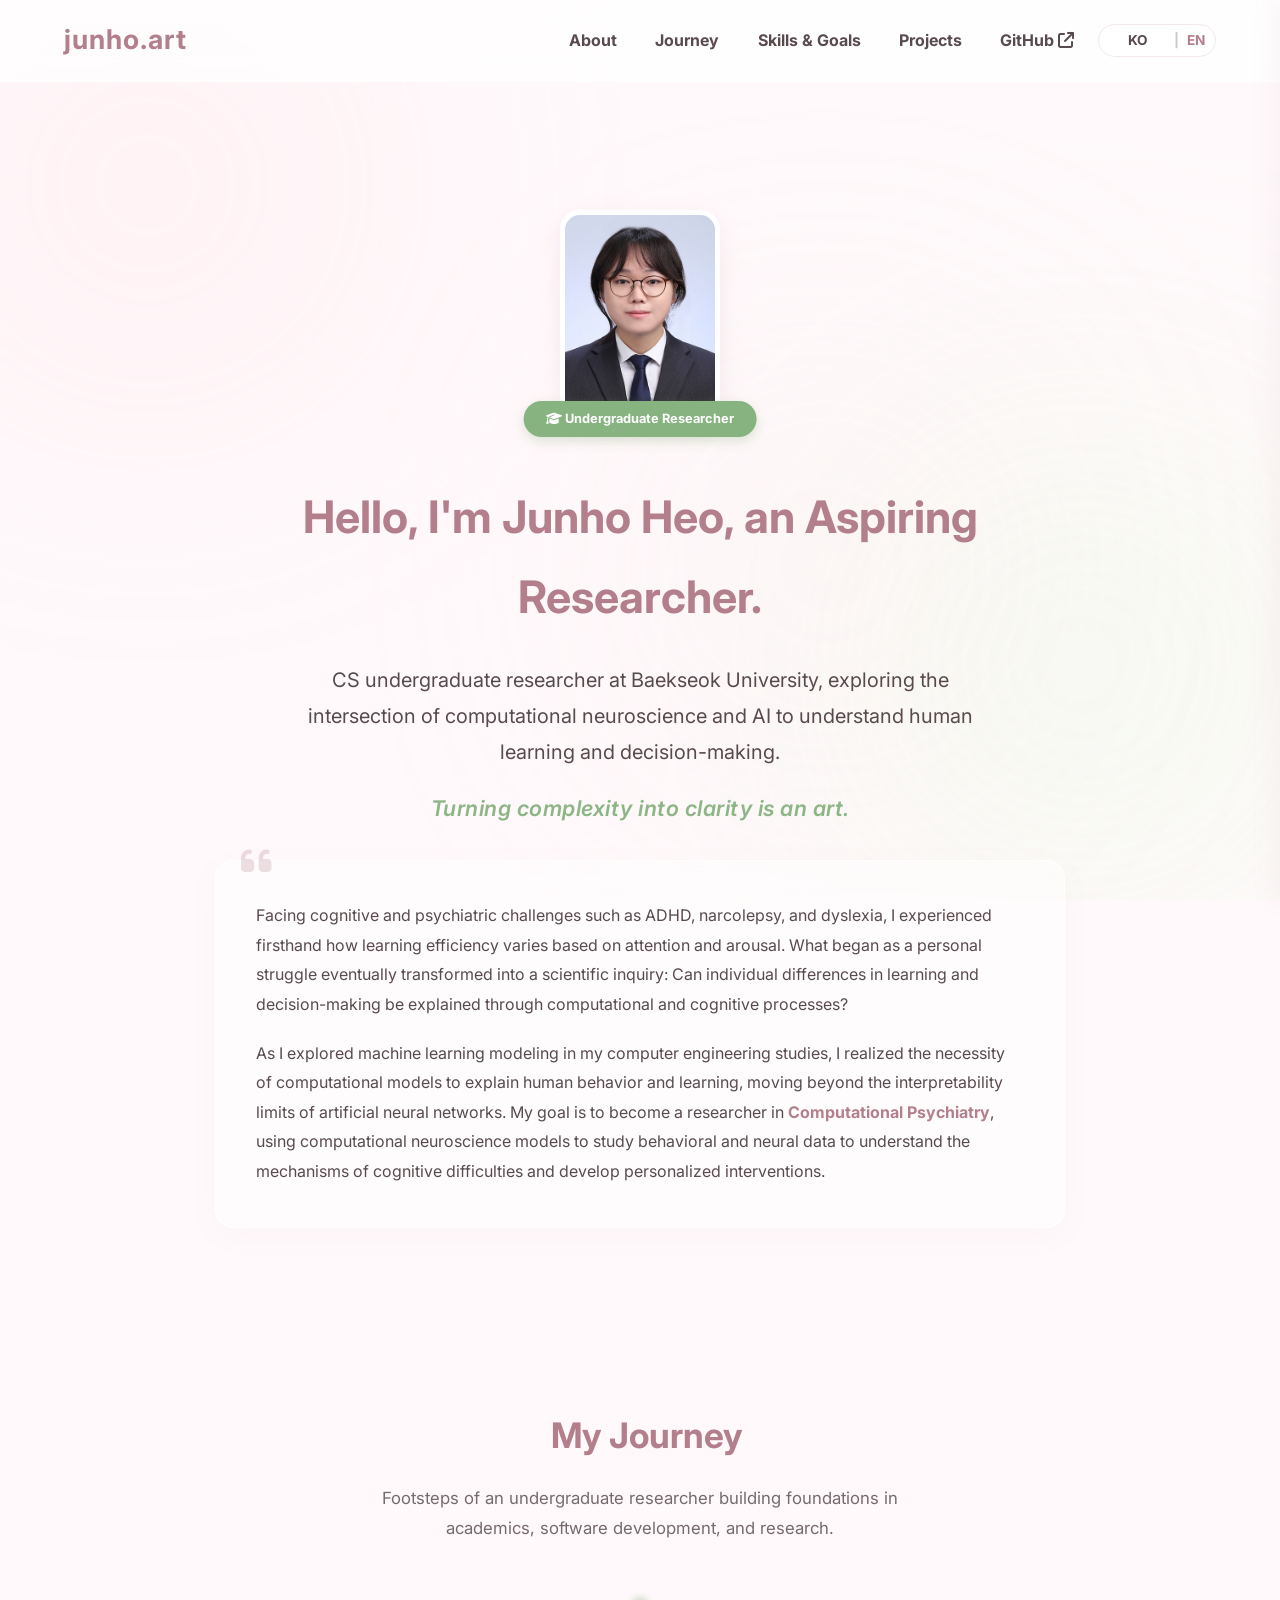
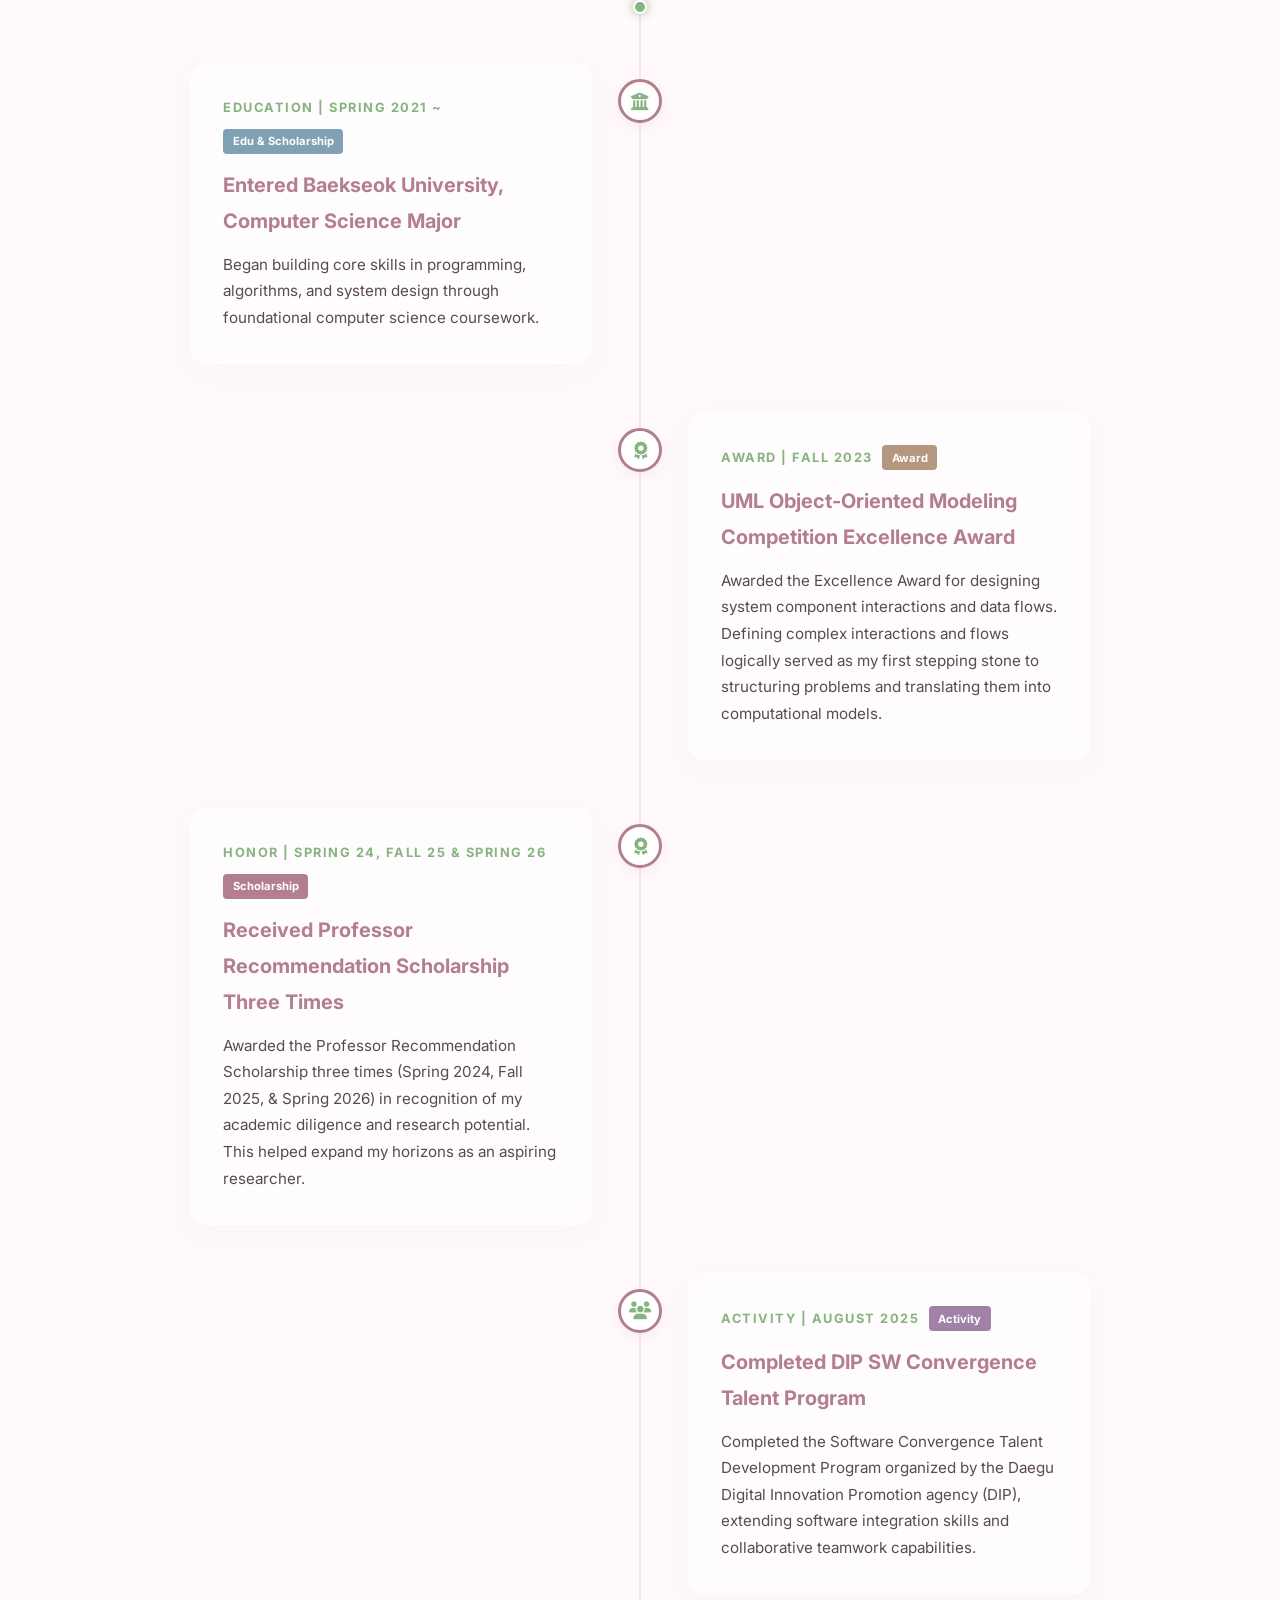
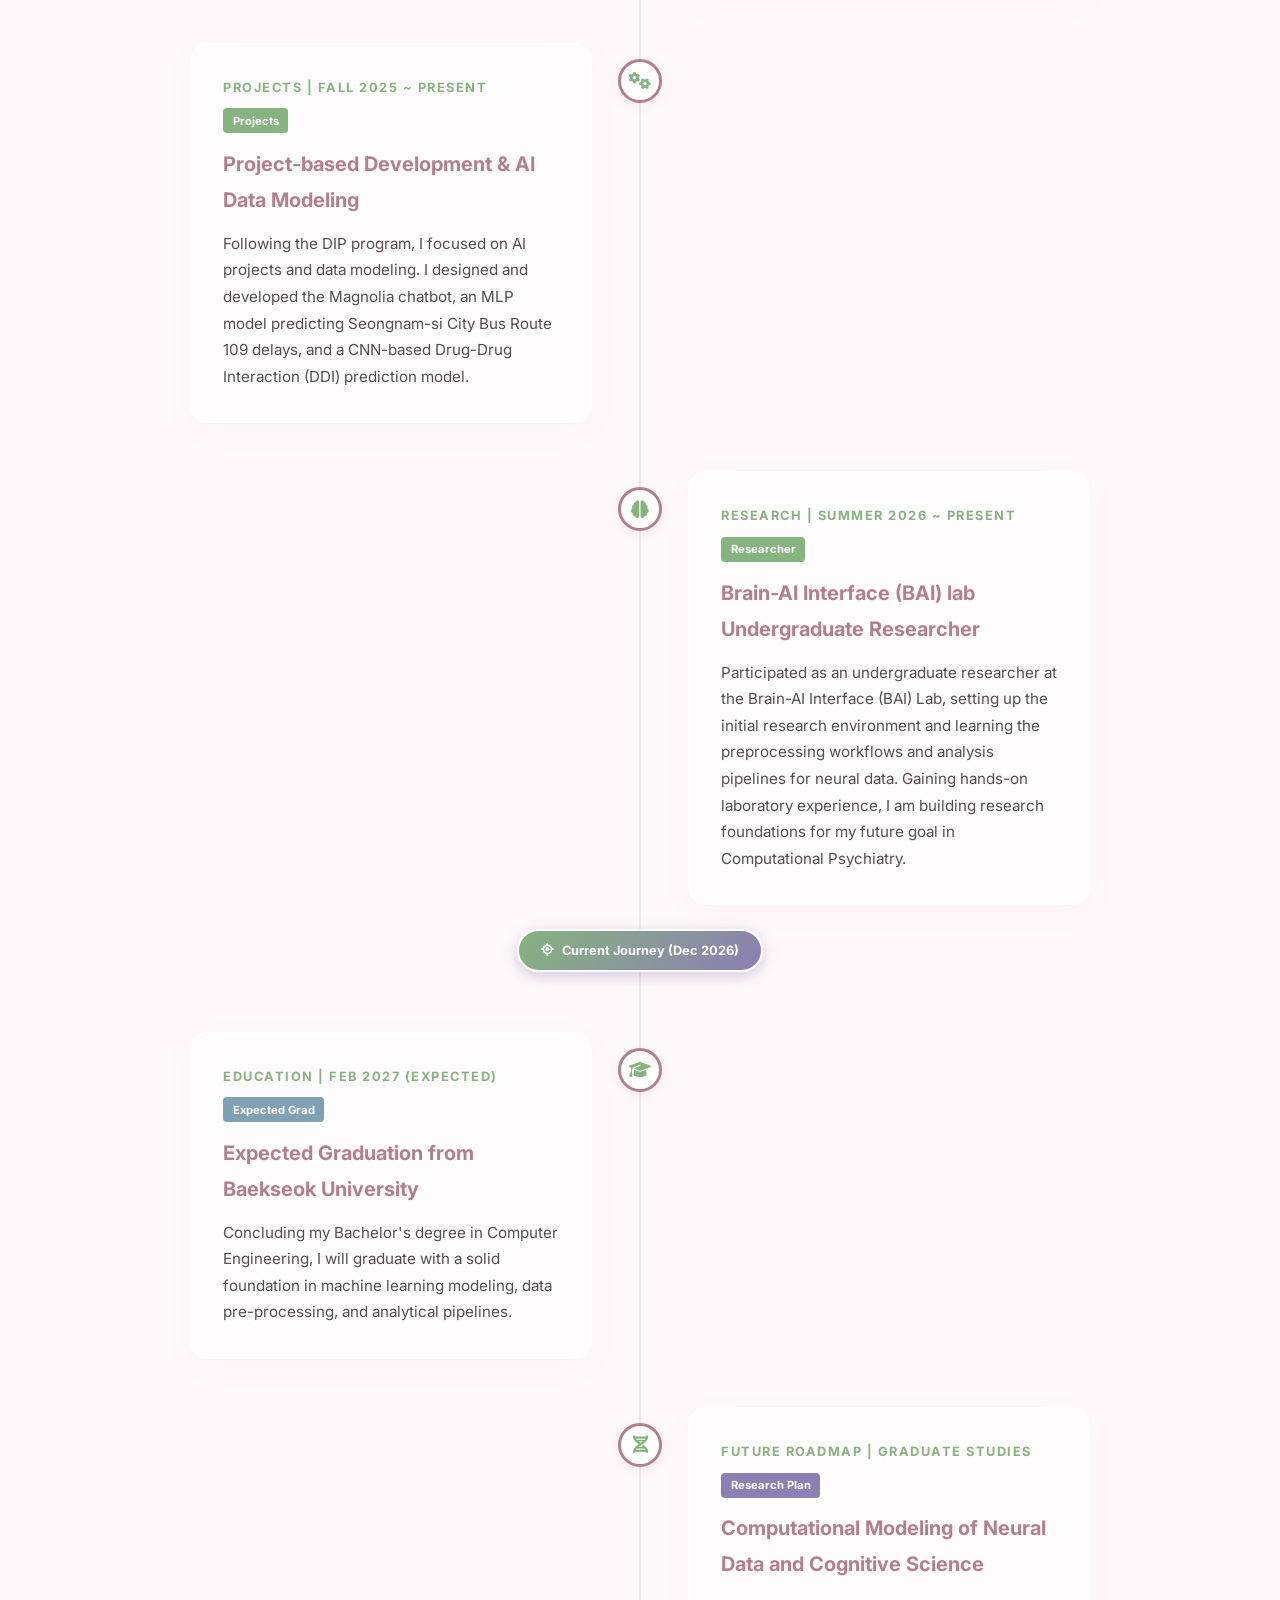
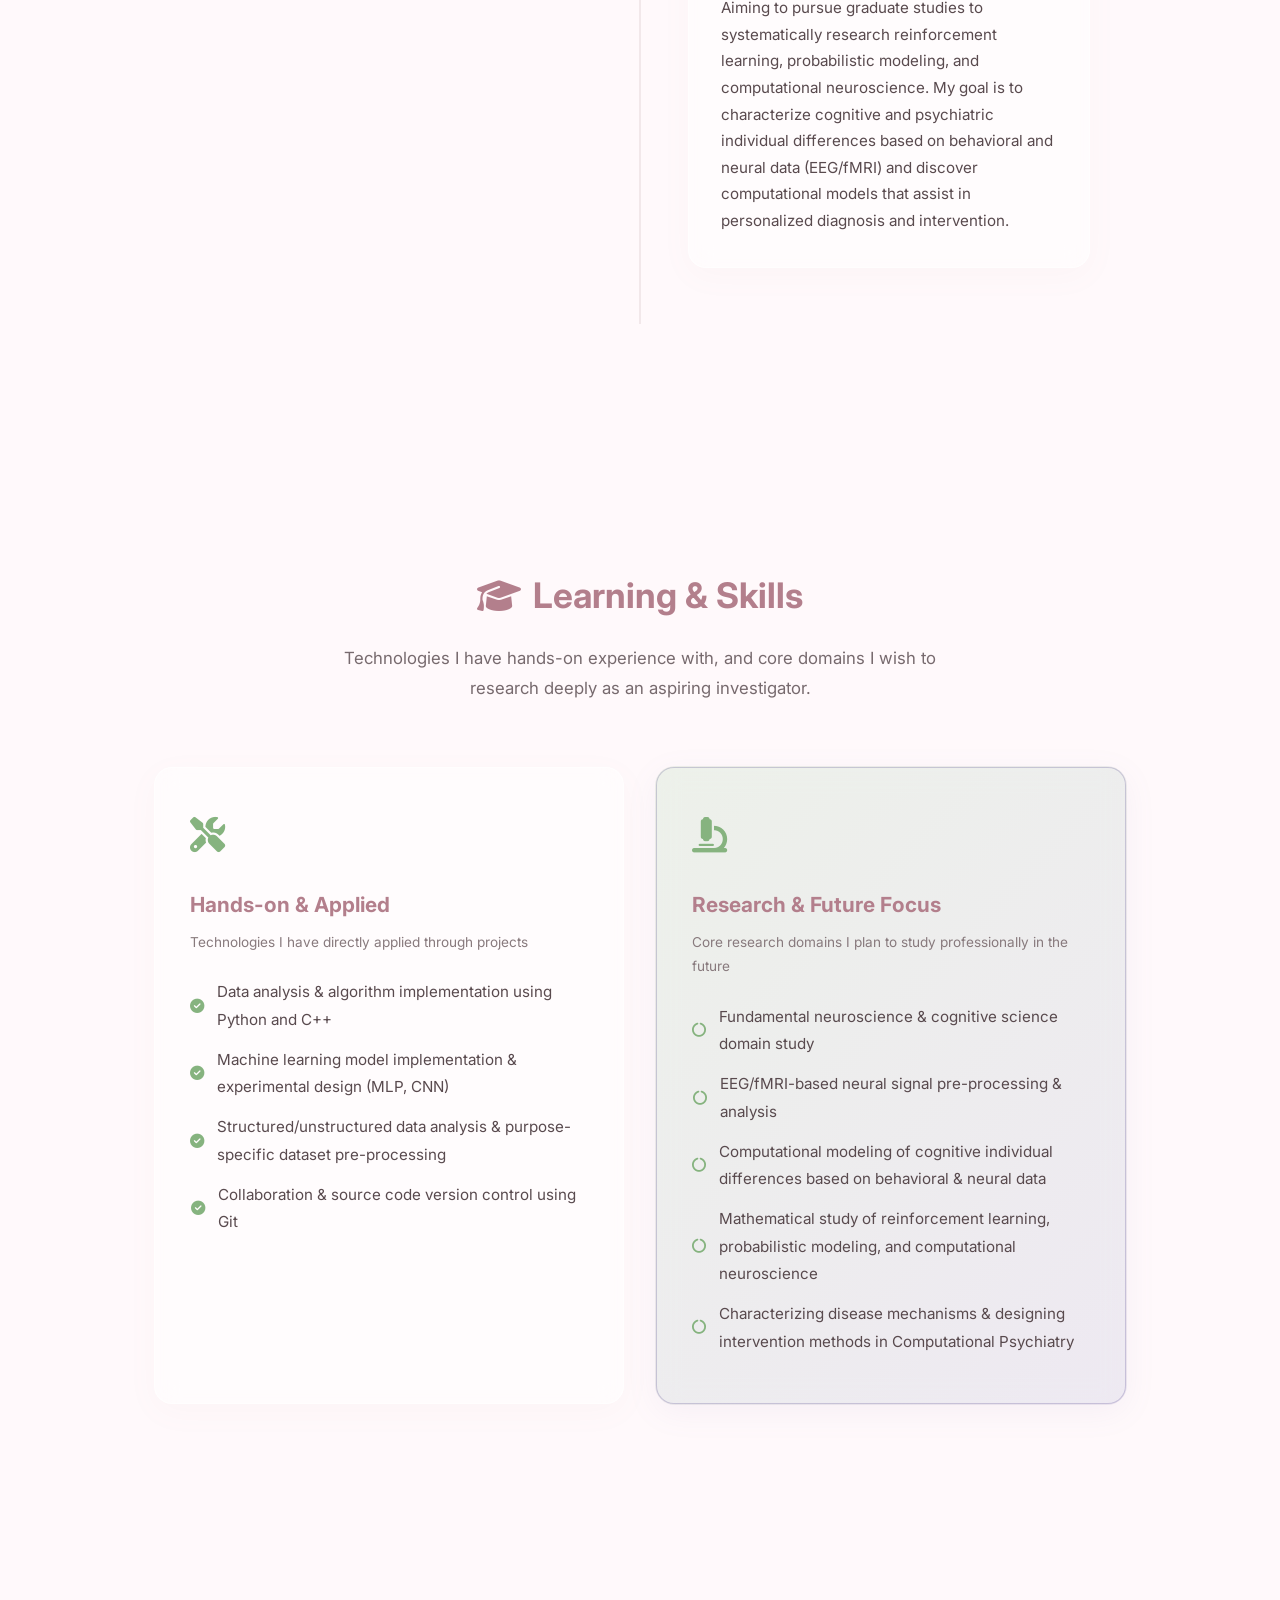
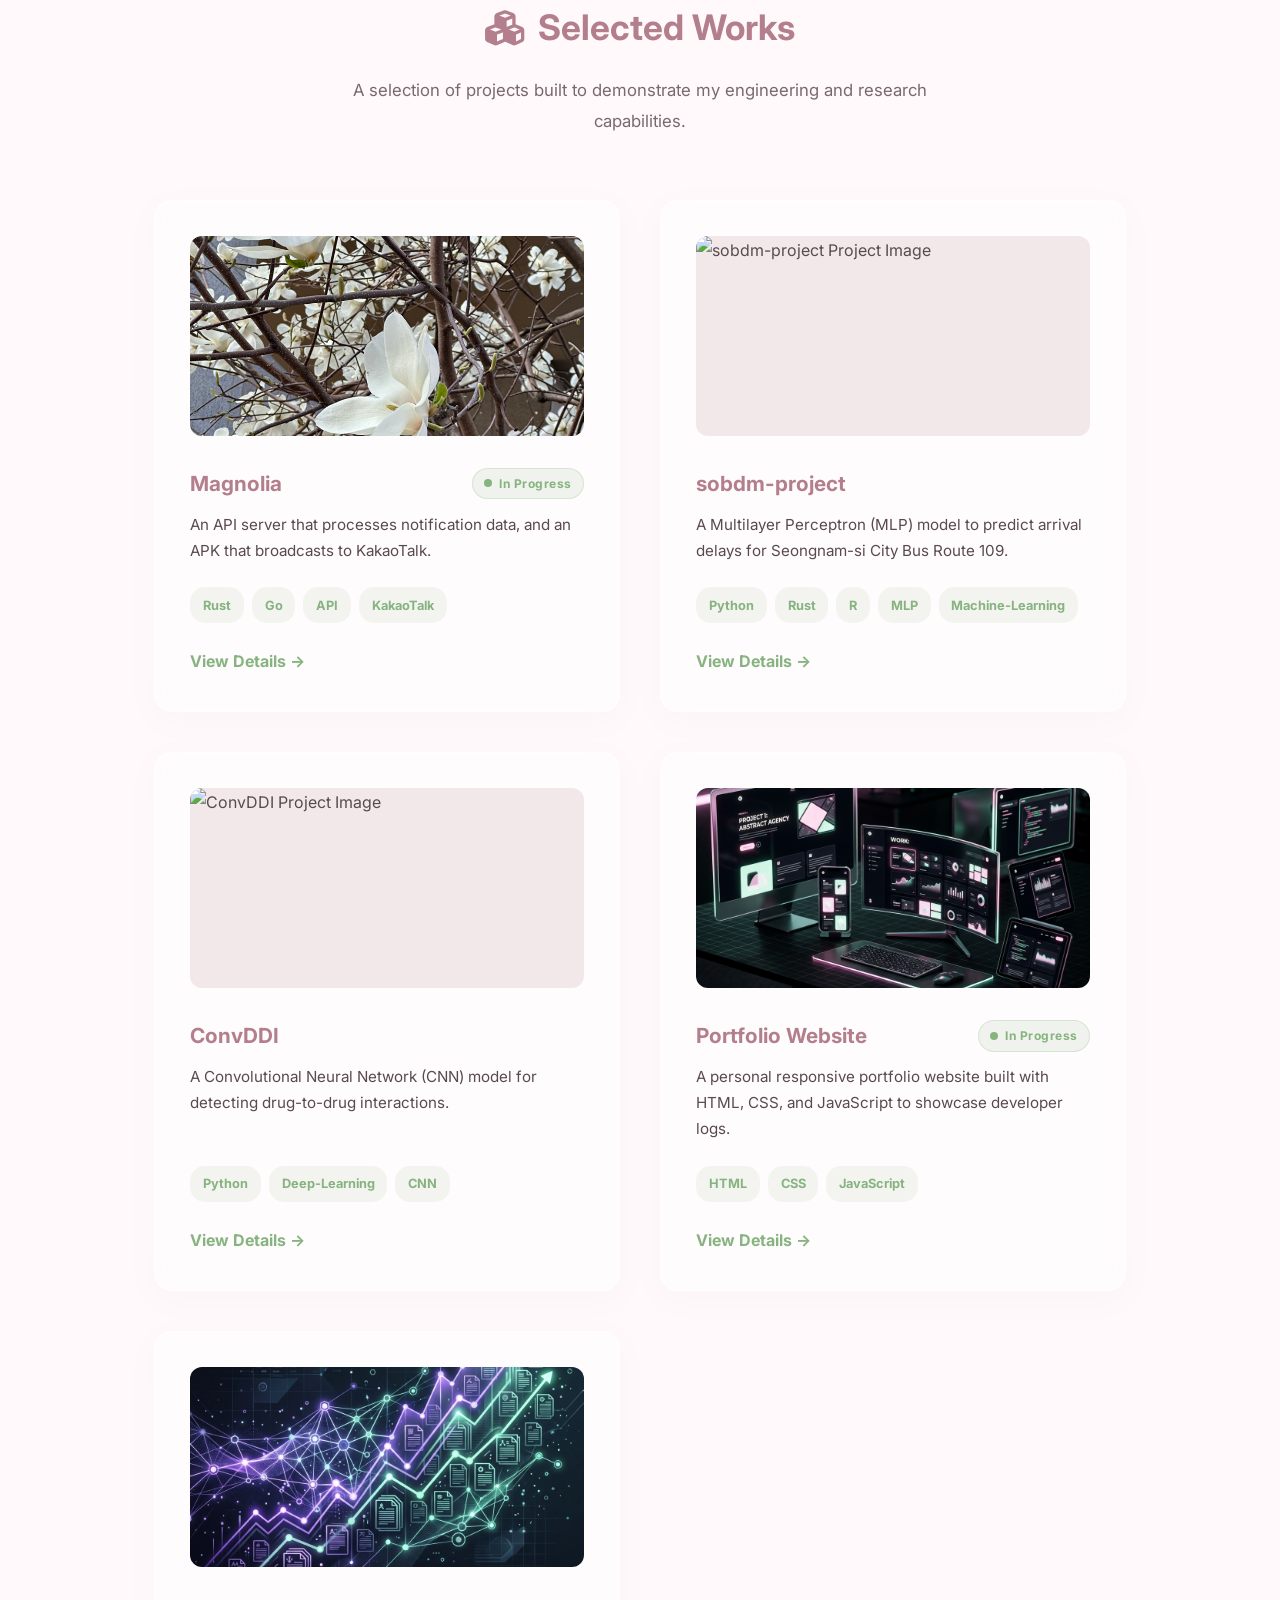
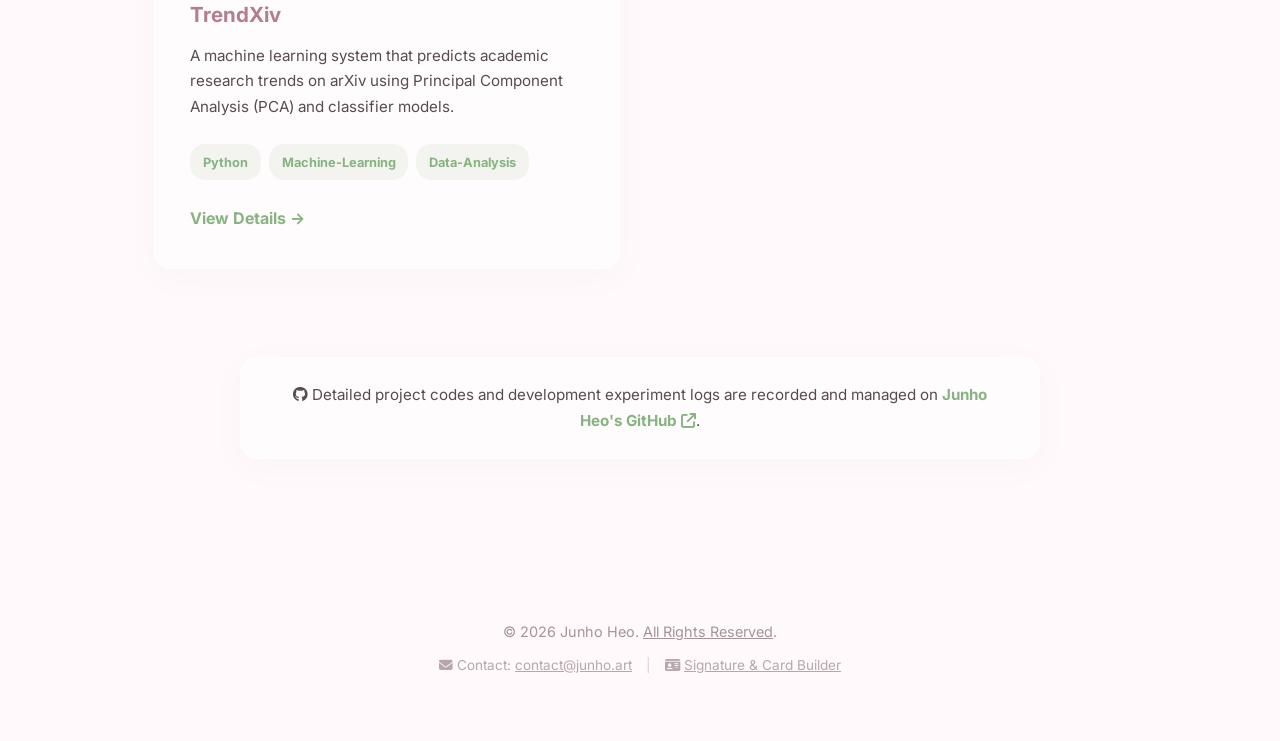
==== index.html @ 1d875607 "refactor: portfolio content review improvements - Shorten hero-lead text (fix 'da.' dangling line la" ====
<!DOCTYPE html>
<html lang="ko">

<head>
    <meta charset="UTF-8">
    <!-- 브라우저 언어 자동 감지 및 리다이렉션 스크립트 (세션스토리지를 통해 최초 1회만 판별하여 무한 루프 방지) -->
    <script>
        (function() {
            if (sessionStorage.getItem('lang-redirect-checked')) {
                // 이미 세션 내에서 체크를 완료한 경우, 현재 수동 접속 페이지를 존중하여 설정을 동기화하고 리다이렉트 생략
                localStorage.setItem('user-language', 'ko');
                return;
            }
            
            const savedLang = localStorage.getItem('user-language');
            const browserLang = navigator.language || navigator.userLanguage;
            
            // 세션 체크 완료 플래그 설정
            sessionStorage.setItem('lang-redirect-checked', 'true');
            
            if (savedLang === 'en') {
                window.location.replace('index_en.html' + window.location.hash);
            } else if (savedLang === 'ko') {
                // 한국어 페이지 유지
            } else if (browserLang && !browserLang.toLowerCase().startsWith('ko')) {
                localStorage.setItem('user-language', 'en');
                window.location.replace('index_en.html' + window.location.hash);
            } else {
                localStorage.setItem('user-language', 'ko');
            }
        })();
    </script>
    <meta name="viewport" content="width=device-width, initial-scale=1.0">
    <title>Junho Heo | Undergraduate Researcher</title>
    <meta name="description" content="허준호 | 백석대학교 컴퓨터공학 전공 학부연구생. 기계학습 모델링과 계산정신의학(Computational Psychiatry)을 통해 뇌와 마음의 계산적 원리를 탐구합니다.">

    <!-- Open Graph (카카오톡, 페이스북, 디스코드 등 링크 미리보기) -->
    <meta property="og:type" content="website">
    <meta property="og:title" content="junho.art — Undergraduate Researcher">
    <meta property="og:description" content="기계학습 & 계산정신의학을 연구하는 학부연구생 허준호의 포트폴리오">
    <meta property="og:image" content="https://junho.art/img/og_preview.png">
    <meta property="og:image:width" content="1200">
    <meta property="og:image:height" content="630">
    <meta property="og:url" content="https://junho.art">
    <meta property="og:site_name" content="junho.art">
    <meta property="og:locale" content="ko_KR">

    <!-- Twitter Card -->
    <meta name="twitter:card" content="summary_large_image">
    <meta name="twitter:title" content="junho.art — Undergraduate Researcher">
    <meta name="twitter:description" content="기계학습 & 계산정신의학을 연구하는 학부연구생 허준호의 포트폴리오">
    <meta name="twitter:image" content="https://junho.art/img/og_preview.png">

    <link rel="stylesheet" href="style.css">

    <!-- 아이콘 라이브러리 -->
    <link rel="stylesheet" href="https://cdnjs.cloudflare.com/ajax/libs/font-awesome/6.5.2/css/all.min.css">

    <!-- 'Gowun Dodum' 폰트 불러오기 -->
    <link rel="preconnect" href="https://fonts.googleapis.com">
    <link rel="preconnect" href="https://fonts.gstatic.com" crossorigin>
    <link href="https://fonts.googleapis.com/css2?family=Gowun+Dodum&display=swap" rel="stylesheet">

    <!-- 파비콘 설정 코드 -->
    <link rel="apple-touch-icon" sizes="180x180" href="./favicon_io/apple-touch-icon.png">
    <link rel="icon" type="image/png" sizes="32x32" href="./favicon_io/favicon-32x32.png">
    <link rel="icon" type="image/png" sizes="16x16" href="./favicon_io/favicon-16x16.png">
    <link rel="manifest" href="./favicon_io/site.webmanifest">
</head>

<body>

    <!-- 뇌 신경망 및 생각의 흐름을 상징하는 배경 애니메이션 블롭 -->
    <div class="bg-blob-container">
        <div class="bg-blob blob-1"></div>
        <div class="bg-blob blob-2"></div>
        <div class="bg-blob blob-3"></div>
    </div>

    <!-- 모바일/태블릿용 네비게이션 드로어 -->
    <div class="nav-drawer" id="navDrawer">
        <button class="close-btn" id="closeBtn">&times;</button>
        <a href="#about">소개</a>
        <a href="#journey">여정</a>
        <a href="#skills">역량 및 계획</a>
        <a href="#projects">프로젝트</a>
        <a href="https://github.com/4season" target="_blank">GitHub</a>
        <div class="mobile-lang-toggle" style="margin-top: 2rem; border-top: 1px solid var(--border-color); padding-top: 1.5rem; display: flex; gap: 1rem; font-size: 1.1rem; font-weight: 700;">
            <span style="color: var(--heading-color);">KO</span>
            <span style="opacity: 0.3;">|</span>
            <a href="index_en.html" onclick="event.preventDefault(); localStorage.setItem('user-language', 'en'); window.location.href='index_en.html';" style="color: var(--text-color); text-decoration: none;">EN</a>
        </div>
    </div>

    <!-- 헤더 영역 -->
    <header>
        <div class="header-container">
            <a href="#" class="logo">junho.art</a>
            <nav class="desktop-nav">
                <a href="#about">소개</a>
                <a href="#journey">여정</a>
                <a href="#skills">역량 및 계획</a>
                <a href="#projects">프로젝트</a>
                <a href="https://github.com/4season" target="_blank" style="margin-right: 1.5rem;">GitHub <i
                        class="fa-solid fa-arrow-up-right-from-square"></i></a>
                <span class="lang-toggle-container" style="display: inline-flex; align-items: center; gap: 0.5rem; font-size: 0.85rem; font-weight: 700; border: 1px solid var(--border-color); padding: 0.2rem 0.6rem; border-radius: 20px; background-color: rgba(255,255,255,0.5);">
                    <span style="color: var(--heading-color);">KO</span>
                    <span style="opacity: 0.3;">|</span>
                    <a href="index_en.html" onclick="event.preventDefault(); localStorage.setItem('user-language', 'en'); window.location.href='index_en.html';" style="color: var(--text-color); text-decoration: none; transition: color 0.3s;" onmouseover="this.style.color='var(--accent-green)'" onmouseout="this.style.color='var(--text-color)'">EN</a>
                </span>
            </nav>
            <button class="menu-btn" id="menuBtn">
                <i class="fa-solid fa-bars"></i>
            </button>
        </div>
    </header>

    <!-- 메인 콘텐츠 영역 -->
    <main>
        <!-- 소개 섹션 (Hero) -->
        <section id="about" class="section hero-section reveal-on-scroll">
            <div class="hero-container">
                <div class="hero-profile">
                    <div class="profile-img-container">
                        <img src="./img/junho_profile.jpg" alt="프로필 이미지" class="profile-img-internal">
                    </div>
                    <div class="profile-badge"><i class="fa-solid fa-graduation-cap"></i> Undergraduate Researcher</div>
                </div>
                <h1>안녕하세요, 예비 연구자 Junho Heo입니다.</h1>
                <p class="hero-lead">백석대학교에서 컴퓨터학을 전공하며, 계산신경과학과 인공지능의 접점을 탐구하고 있는 <strong>학부연구생</strong>입니다.</p>
                <p class="hero-motto">Turning complexity into clarity is an art.</p>

                <div class="hero-quote glass-card">
                    <i class="fa-solid fa-quote-left quote-icon"></i>
                    <p>ADHD, 기면병, 난독증이라는 인지적·정신의학적 어려움을 겪으며, 주의와 각성 상태에 따라 학습 효율이 크게 달라지는 개인적인 경험을 해왔습니다. 처음에는 이를 장애물로만 여겼으나, 점차 사람마다 서로 다른 학습 과정과 의사결정이 나타나는 이유를 <strong>계산적·인지적 과정의 차이</strong>로 규명할 수 있지 않을까 하는 학문적 질문을 갖게 되었습니다.</p>
                    <p style="margin-top: 1.2rem;">컴퓨터공학을 기반으로 기계학습 모델링을 학습하면서, 인공신경망의 해석 한계를 넘어서 인간의 행동과 학습을 정교하게 설명하는 계산 모델(Computational model)의 필요성을 깨달았습니다. 제 목표는 행동 및 신경 데이터를 계산신경과학적 모델로 연구하여, 인지적 어려움이 개인의 잠재력을 제한하는 기전을 규명하고 개인별 개입을 돕는 <strong>계산정신의학(Computational Psychiatry)</strong> 연구자가 되는 것입니다.</p>
                </div>
            </div>
        </section>

        <!-- 여정 섹션 (Timeline) -->
        <section id="journey" class="section reveal-on-scroll">
            <h2><i class="fa-solid fa-route-highway"></i> My Journey</h2>
            <p class="section-desc">학업과 개발, 그리고 연구를 위한 기초를 다져가고 있는 학부연구생으로서의 발자취입니다.</p>

            <div class="timeline">
                <div class="timeline-line-bg"></div>
                <div class="timeline-line-progress"></div>

                <!-- 타임라인 아이템 1: 백석대학교 입학 & 장학 -->
                <div class="timeline-item left">
                    <div class="timeline-dot"><i class="fa-solid fa-university"></i></div>
                    <div class="timeline-content glass-card">
                        <div class="timeline-header">
                            <span class="timeline-date">Education | 2021 Spring ~</span>
                            <span class="timeline-tag edu-tag">학력 & 장학</span>
                        </div>
                        <h3>백석대학교 컴퓨터학부 입학</h3>
                        <p>컴퓨터공학의 기초 과목을 이수하며 프로그래밍과 시스템 설계의 기본기를 쌓기 시작했습니다.</p>
                    </div>
                </div>

                <!-- 타임라인 아이템 2: UML 경진대회 우수상 -->
                <div class="timeline-item right">
                    <div class="timeline-dot"><i class="fa-solid fa-award"></i></div>
                    <div class="timeline-content glass-card">
                        <div class="timeline-header">
                            <span class="timeline-date">Award | 2023 Fall</span>
                            <span class="timeline-tag award-tag">수상</span>
                        </div>
                        <h3>UML 객체지향 모델링 경진대회 우수상</h3>
                        <p>시스템 컴포넌트 간 상호작용과 데이터 흐름을 설계하여 <strong>우수상(Excellence Award)</strong>을 수상했습니다. 시스템의 복잡한 컴포넌트 간 상호작용과 흐름을 논리적으로 정의하며, 문제를 구조화하고 이를 계산적 모델로 표현해 보는 첫 디딤돌이 되었습니다.</p>
                    </div>
                </div>

                <!-- 타임라인 아이템 3: 교수추천장학금 -->
                <div class="timeline-item left">
                    <div class="timeline-dot"><i class="fa-solid fa-award"></i></div>
                    <div class="timeline-content glass-card">
                        <div class="timeline-header">
                            <span class="timeline-date">Honor | 24 Spring, 25 Fall & 26 Spring</span>
                            <span class="timeline-tag honor-tag">장학</span>
                        </div>
                        <h3>교수추천 장학금 3회 수혜</h3>
                        <p>학업성적과 연구 성실함을 인정받아 지도교수님의 추천으로 <strong>교수추천장학금(2024년 1학기, 2025년 2학기, 2026년 1학기)</strong>을 총 3회 수혜받았습니다.
                            예비 연구자로서 가능성을 차근차근 넓혀가는 계기가 되었습니다.</p>
                    </div>
                </div>

                <!-- 타임라인 아이템 4: DIP 대외활동 수료 -->
                <div class="timeline-item right">
                    <div class="timeline-dot"><i class="fa-solid fa-users"></i></div>
                    <div class="timeline-content glass-card">
                        <div class="timeline-header">
                            <span class="timeline-date">Activity | 2025 August</span>
                            <span class="timeline-tag activity-tag">대외활동</span>
                        </div>
                        <h3>DIP SW융합인재 양성 프로그램 수료</h3>
                        <p>대구디지털혁신진흥원(DIP) 주관의 <strong>SW융합인재 양성 프로그램</strong>을 수료하여 소프트웨어 융합 개발 기술과 팀 프로젝트를 통한 협업 능력을
                            확장했습니다.</p>
                    </div>
                </div>

                <!-- 타임라인 아이템 5: Magnolia & AI 프로젝트 -->
                <div class="timeline-item left">
                    <div class="timeline-dot"><i class="fa-solid fa-gears"></i></div>
                    <div class="timeline-content glass-card">
                        <div class="timeline-header">
                            <span class="timeline-date">Projects | 2025 Fall ~ Present</span>
                            <span class="timeline-tag proj-tag">프로젝트</span>
                        </div>
                        <h3>프로젝트 기반 개발 및 AI 데이터 모델링</h3>
                        <p>DIP SW융합인재 양성 프로그램 이후, 인공지능 모델 구현과 데이터 분석에 초점을 맞추어 챗봇 <strong>Magnolia</strong>, 성남시
                            109번 버스 지연 예측 MLP 모델, CNN 기반 약물 상호작용 예측 모델을 개발했습니다.</p>
                    </div>
                </div>

                <!-- 타임라인 아이템 6: Brain-AI Interface (BAI) lab 학부연구생 -->
                <div class="timeline-item right">
                    <div class="timeline-dot"><i class="fa-solid fa-brain"></i></div>
                    <div class="timeline-content glass-card">
                        <div class="timeline-header">
                            <span class="timeline-date">Research | 2026 Summer ~ Present</span>
                            <span class="timeline-tag proj-tag">학부연구생</span>
                        </div>
                        <h3>Brain-AI Interface (BAI) lab 학부연구생</h3>
                        <p>Brain-AI Interface (BAI) lab에 학부연구생으로 참여하여, 초기 연구 환경을 구축하고 뉴럴 데이터 파이프라인의 전처리 과정과 분석 흐름을 익히고 있습니다. 실무 연구
                            현장을 경험하며 향후 목표인 <strong>계산정신의학(Computational Psychiatry)</strong> 분야의 연구 기초를 다져가고 있습니다.</p>
                    </div>
                </div>

                <!-- 실시간 현재 위치 구분 노드 -->
                <div class="timeline-now-node">
                    <div class="now-badge">
                        <i class="fa-solid fa-location-crosshairs fa-spin"></i> 현재 여정 Loading...
                    </div>
                </div>

                <!-- 타임라인 아이템 7: 졸업 예정 -->
                <div class="timeline-item left">
                    <div class="timeline-dot"><i class="fa-solid fa-graduation-cap"></i></div>
                    <div class="timeline-content glass-card">
                        <div class="timeline-header">
                            <span class="timeline-date">Education | 2027 February (Expected)</span>
                            <span class="timeline-tag edu-tag">졸업 예정</span>
                        </div>
                        <h3>백석대학교 컴퓨터공학 전공 졸업 예정</h3>
                        <p>컴퓨터학 학사 과정을 마무리하며, 데이터 처리와 기계학습 모델 구현 역량을 더욱 다질 예정입니다.</p>
                    </div>
                </div>

                <!-- 타임라인 아이템 8: 미래 로드맵 -->
                <div class="timeline-item right">
                    <div class="timeline-dot"><i class="fa-solid fa-dna"></i></div>
                    <div class="timeline-content glass-card">
                        <div class="timeline-header">
                            <span class="timeline-date">Future Roadmap | 대학원 진학</span>
                            <span class="timeline-tag future-tag">연구 계획</span>
                        </div>
                        <h3>뇌신경 데이터와 인지과학의 계산적 모델링 연구</h3>
                        <p>대학원에서 강화학습, 확률적 모델링, 계산신경과학을 체계적으로 연구하여, 행동 데이터와 뇌신경 데이터(EEG/fMRI)를 기반으로 인지적·정신의학적 개인차를 정량화하고 개인별 진단 및 개입을 돕는 계산 모델을 규명하고자 합니다.</p>
                    </div>
                </div>
            </div>
        </section>

        <!-- 핵심 역량 섹션 (Skills) -->
        <section id="skills" class="section reveal-on-scroll">
            <h2><i class="fa-solid fa-graduation-cap"></i> Learning & Skills</h2>
            <p class="section-desc">학부에서 직접 경험하고 공부한 기술들과 예비 연구자로서 앞으로 깊이 있게 연구하고 싶은 관심 분야입니다.</p>

            <div class="skills-grid">
                <!-- 역량 1: Learned & Applied -->
                <div class="skills-card glass-card">
                    <div class="card-icon"><i class="fa-solid fa-screwdriver-wrench"></i></div>
                    <h3>Hands-on & Applied</h3>
                    <p class="card-sub">프로젝트를 통해 직접 적용해 본 기술</p>
                    <ul class="skills-list">
                        <li><i class="fa-solid fa-circle-check"></i> Python, C++ 기반 데이터 분석 및 알고리즘 구현</li>
                        <li><i class="fa-solid fa-circle-check"></i> MLP & CNN 기반 기계학습 모델 구현 및 실험 설계</li>
                        <li><i class="fa-solid fa-circle-check"></i> 정형 · 비정형 데이터 분석 및 목적에 맞춘 데이터셋 전처리</li>
                        <li><i class="fa-solid fa-circle-check"></i> Git 환경을 이용한 협업 및 소스코드 버전 제어</li>
                    </ul>
                </div>

                <!-- 역량 2: Future Target -->
                <div class="skills-card glass-card future-focus-card">
                    <div class="card-icon"><i class="fa-solid fa-microscope"></i></div>
                    <h3>Research & Future Focus</h3>
                    <p class="card-sub">앞으로 전문적으로 배우고자 하는 핵심 도메인</p>
                    <ul class="skills-list">
                        <li><i class="fa-solid fa-circle-notch fa-spin"></i> 기초 신경과학(Neuroscience) 및 인지과학(Cognitive Science) 학습</li>
                        <li><i class="fa-solid fa-circle-notch fa-spin"></i> EEG/fMRI 기반 뇌신경 신호 데이터 전처리 및 분석 기술</li>
                        <li><i class="fa-solid fa-circle-notch fa-spin"></i> 행동 데이터와 뇌신경 데이터를 활용한 인지적 개인차 계산 모델링</li>
                        <li><i class="fa-solid fa-circle-notch fa-spin"></i> 강화학습, 확률적 모델링 및 계산신경과학 이론 수학</li>
                        <li><i class="fa-solid fa-circle-notch fa-spin"></i> 계산정신의학 관점의 질환 기전 연구 및 개입 기법 설계</li>
                    </ul>
                </div>
            </div>
        </section>

        <!-- 프로젝트 섹션 -->
        <section id="projects" class="section reveal-on-scroll">
            <h2><i class="fa-solid fa-cubes"></i> Selected Works</h2>
            <p class="section-desc">학습한 개념을 실제 문제에 적용하며 구현한 주요 프로젝트입니다.</p>
            <div class="project-grid" id="projectGrid">
                <!-- script.js에 의해 동적으로 로드되는 영역입니다 -->
                <div class="loading-spinner">프로젝트를 불러오고 있습니다...</div>
            </div>

            <!-- 깃허브 아웃링크 배너 (강조 완화형) -->
            <div class="github-footer-note glass-card reveal-on-scroll">
                <p><i class="fa-brands fa-github"></i> 프로젝트 코드와 개발·실험 기록은 <a href="https://github.com/4season"
                        target="_blank">Junho Heo의 GitHub <i class="fa-solid fa-arrow-up-right-from-square"></i></a>에서 확인할 수 있습니다.</p>
            </div>
        </section>

    </main>

    <!-- 푸터 영역 -->
    <footer>
        <p>&copy; 2026 Junho Heo. <a href="./LICENSE" target="_blank"
                style="color: inherit; text-decoration: underline;">All Rights Reserved</a>.
        </p>
        <p style="font-size: 0.85rem; margin-top: 0.5rem; opacity: 0.8;">
            <i class="fa-solid fa-envelope"></i> Contact: <a href="mailto:contact@junho.art"
                style="color: inherit; text-decoration: underline;">contact@junho.art</a>
            <span style="margin: 0 10px; opacity: 0.5;">|</span>
            <i class="fa-solid fa-id-card"></i> <a href="./signature.html"
                style="color: inherit; text-decoration: underline;">명함 & 서명 생성기</a>
        </p>
    </footer>

    <!-- 자바스크립트 파일들 -->
    <script src="script.js?v=1.0.4"></script>
</body>

</html>
---- style.css ----
/* 기본 스타일 초기화 및 디자인 테마 설정 */
:root {
    --bg-color: #fff9fb;        /* 아주 연한 핑크 배경 */
    --card-bg-color: #ffffff;   /* 카드 배경 (흰색) */
    --text-color: #594a4e;      /* 기본 글자 (어두운 갈색/자주색) */
    --heading-color: #b37f8c;    /* 제목 (톤다운된 핑크) */
    --accent-green: #86b37f;     /* 포인트 (어두운 녹색) */
    --accent-green-light: #c0ffb6; /* 포인트 (밝은 녹색) */
    --accent-pink: #FFB6C1;     /* 포인트 (밝은 핑크) */
    --border-color: #f2e8ea;    /* 테두리 색 */
    --font-family: 'Gowun Dodum', sans-serif; /* 기본 폰트 */
}

* {
    margin: 0;
    padding: 0;
    box-sizing: border-box;
}

html {
    scroll-behavior: smooth;
}

body {
    font-family: var(--font-family);
    background-color: var(--bg-color);
    color: var(--text-color);
    line-height: 1.8;
    overflow-x: hidden; /* 가로 스크롤 방지 */
}

/* 뇌 신경망 및 생각의 흐름을 상징하는 배경 애니메이션 블롭 */
.bg-blob-container {
    position: fixed;
    top: 0;
    left: 0;
    width: 100%;
    height: 100%;
    z-index: -2;
    overflow: hidden;
    pointer-events: none;
    background-color: var(--bg-color);
}
.bg-blob {
    position: absolute;
    border-radius: 50%;
    filter: blur(140px);
    opacity: 0.3;
    animation: blob-float 25s infinite alternate ease-in-out;
}
.blob-1 {
    top: -10%;
    left: -10%;
    width: 550px;
    height: 550px;
    background: radial-gradient(circle, var(--accent-pink) 0%, rgba(255,182,193,0) 70%);
}
.blob-2 {
    bottom: -10%;
    right: -10%;
    width: 650px;
    height: 650px;
    background: radial-gradient(circle, var(--accent-green-light) 0%, rgba(192,255,182,0) 70%);
    animation-delay: -5s;
    animation-duration: 30s;
}
.blob-3 {
    top: 35%;
    left: 45%;
    width: 500px;
    height: 500px;
    background: radial-gradient(circle, #ffdbe5 0%, rgba(255,219,229,0) 70%);
    animation-delay: -10s;
    animation-duration: 22s;
}

@keyframes blob-float {
    0% {
        transform: translate(0, 0) scale(1);
    }
    33% {
        transform: translate(40px, -60px) scale(1.1);
    }
    66% {
        transform: translate(-30px, 30px) scale(0.9);
    }
    100% {
        transform: translate(0, 0) scale(1);
    }
}

/* 글래스모피즘 공통 카드 */
.glass-card {
    background: rgba(255, 255, 255, 0.45);
    backdrop-filter: blur(12px);
    -webkit-backdrop-filter: blur(12px);
    border: 1px solid rgba(255, 255, 255, 0.6);
    border-radius: 18px;
    box-shadow: 0 8px 32px 0 rgba(179, 127, 140, 0.04);
}

/* 헤더 & 네비게이션 */
header {
    background-color: rgba(255, 255, 255, 0.75);
    backdrop-filter: blur(12px);
    -webkit-backdrop-filter: blur(12px);
    border-bottom: 1px solid rgba(255, 255, 255, 0.4);
    padding: 1rem 5%;
    position: sticky; top: 0; z-index: 100;
}
.header-container {
    display: flex;
    justify-content: space-between;
    align-items: center;
    max-width: 1200px; margin: 0 auto;
}
.logo {
    font-size: 1.7rem;
    font-weight: 700;
    color: var(--heading-color);
    text-decoration: none;
    letter-spacing: 1px;
}
.desktop-nav {
    display: flex;
    align-items: center;
}
.desktop-nav a {
    margin: 0 1.2rem;
    text-decoration: none;
    color: var(--text-color);
    font-weight: 700;
    transition: color 0.3s;
}
.desktop-nav a:hover { color: var(--accent-green); }
.menu-btn { display: none; }

/* 네비게이션 드로어 (모바일용) */
.nav-drawer {
    position: fixed; top: 0; right: -280px;
    width: 280px; height: 100%;
    background-color: rgba(255, 255, 255, 0.95);
    backdrop-filter: blur(20px);
    -webkit-backdrop-filter: blur(20px);
    box-shadow: -5px 0 25px rgba(179, 127, 140, 0.08);
    display: flex; flex-direction: column;
    padding: 6rem 2.5rem;
    transition: right 0.4s cubic-bezier(0.25, 0.46, 0.45, 0.94);
    z-index: 200;
}
.nav-drawer.active { right: 0; }
.nav-drawer a {
    font-size: 1.3rem;
    font-weight: 700;
    color: var(--heading-color);
    text-decoration: none;
    margin-bottom: 2rem;
    transition: color 0.3s;
}
.nav-drawer a:hover {
    color: var(--accent-green);
}
.close-btn {
    position: absolute; top: 1.5rem; right: 2rem;
    font-size: 2.5rem; color: var(--heading-color);
    background: none; border: none; cursor: pointer;
}

/* 메인 콘텐츠 섹션 */
.section {
    padding: 6rem 5%;
    max-width: 1100px;
    margin: 0 auto;
    text-align: center;
}
.section h2 {
    font-weight: 700;
    color: var(--heading-color);
    font-size: 2.2rem;
    margin-bottom: 1rem;
    display: flex;
    align-items: center;
    justify-content: center;
    gap: 0.8rem;
}
.section-desc {
    font-size: 1.05rem;
    color: #776a6e;
    max-width: 600px;
    margin: 0 auto 4rem auto;
}

/* Hero / 소개 섹션 */
.hero-section {
    padding: 8rem 5% 5rem 5%;
    display: flex;
    justify-content: center;
    align-items: center;
    min-height: 85vh;
}
.hero-container {
    max-width: 850px;
    width: 100%;
}
.hero-profile {
    position: relative;
    display: inline-block;
    margin-bottom: 2rem;
}
.profile-img-container {
    width: 160px; height: 210px;
    border-radius: 20px;
    overflow: hidden;
    border: 5px solid white;
    box-shadow: 0 8px 25px rgba(179, 127, 140, 0.12);
    transition: transform 0.5s ease, box-shadow 0.5s ease;
    display: inline-block;
    position: relative;
    background-color: #f7f3f5;
}
.profile-img-internal {
    width: 100%;
    height: 100%;
    object-fit: cover;
    transition: transform 0.5s ease;
}
.hero-profile:hover .profile-img-container {
    transform: scale(1.04) translateY(-3px);
    box-shadow: 0 12px 35px rgba(179, 127, 140, 0.18);
}
.hero-profile:hover .profile-img-internal {
    transform: scale(1.03);
}
.profile-badge {
    position: absolute;
    bottom: -8px;
    left: 50%;
    transform: translateX(-50%);
    background-color: var(--accent-green);
    color: white;
    padding: 0.4rem 1.4rem;
    border-radius: 20px;
    font-size: 0.8rem;
    font-weight: 700;
    white-space: nowrap;
    box-shadow: 0 4px 12px rgba(134, 179, 127, 0.3);
}
.hero-section h1 {
    font-size: 2.8rem;
    font-weight: 700;
    color: var(--heading-color);
    margin-top: 1rem;
    margin-bottom: 1rem;
}
.hero-lead {
    font-size: 1.25rem;
    max-width: 700px;
    margin: 1.5rem auto 1.2rem auto;
    line-height: 1.8;
    word-break: keep-all;
}
.hero-motto {
    font-size: 1.35rem;
    font-weight: 600;
    font-style: italic;
    color: var(--accent-green);
    margin: 0 auto 2rem auto;
    letter-spacing: 0.5px;
    opacity: 0.95;
    word-break: keep-all;
}
.hero-quote {
    padding: 2.5rem;
    position: relative;
    text-align: left;
    margin-top: 2rem;
}
.quote-icon {
    position: absolute;
    top: -18px;
    left: 25px;
    font-size: 2.2rem;
    color: var(--heading-color);
    opacity: 0.25;
}
.hero-quote p {
    font-size: 1rem;
    line-height: 1.85;
    color: var(--text-color);
    margin: 0;
}
.hero-quote p strong {
    color: var(--heading-color);
}

/* 타임라인 (Journey) */
.timeline {
    position: relative;
    max-width: 900px;
    margin: 3rem auto;
    padding: 2rem 0;
}
.timeline-line-bg {
    position: absolute;
    left: 50%;
    top: 0;
    bottom: 0;
    width: 2px;
    background-color: var(--border-color);
    transform: translateX(-50%);
    z-index: 1;
}
.timeline-line-progress {
    position: absolute;
    left: 50%;
    top: 0;
    width: 2px;
    height: 0%;
    background: linear-gradient(to bottom, var(--accent-green) 0%, #8c7fb3 100%);
    transform: translateX(-50%);
    z-index: 2;
}
.timeline-line-progress::after {
    content: '';
    position: absolute;
    bottom: 0;
    left: 50%;
    transform: translate(-50%, 50%);
    width: 10px;
    height: 10px;
    background-color: var(--accent-green);
    border: 2px solid white;
    border-radius: 50%;
    box-shadow: 0 0 10px rgba(134, 179, 127, 0.85);
    z-index: 5;
}
.timeline-item {
    padding: 1.5rem 0;
    position: relative;
    width: 50%;
    clear: both;
}
.timeline-item.left {
    float: left;
    padding-right: 3rem;
    text-align: right;
}
.timeline-item.right {
    float: right;
    padding-left: 3rem;
    text-align: left;
}
.timeline-dot {
    position: absolute;
    top: 2.5rem; /* 카드 상단 영역 근처로 세로 높이 고정 */
    width: 44px;
    height: 44px;
    border-radius: 50%;
    background-color: white;
    border: 3px solid var(--heading-color);
    z-index: 10;
    display: flex;
    justify-content: center;
    align-items: center;
    color: var(--accent-green);
    font-size: 1.1rem;
    box-shadow: 0 4px 12px rgba(179, 127, 140, 0.1);
    transition: all 0.3s cubic-bezier(0.175, 0.885, 0.32, 1.275);
}
.timeline-item.left .timeline-dot {
    right: -22px;
    left: auto;
}
.timeline-item.right .timeline-dot {
    left: -22px;
}
.timeline-item:hover .timeline-dot {
    background-color: var(--heading-color);
    color: white;
    transform: scale(1.15);
}
.timeline-content {
    padding: 2rem;
    transition: transform 0.4s cubic-bezier(0.175, 0.885, 0.32, 1.1), box-shadow 0.4s ease, border-color 0.4s ease, background 0.4s ease;
    text-align: left; /* 카드 내부 텍스트는 항상 왼쪽 정렬로 가독성 보장 */
}
.timeline-item.left .timeline-content {
    transform-origin: right center;
}
.timeline-item.right .timeline-content {
    transform-origin: left center;
}
.timeline-item:hover .timeline-content {
    transform: translateY(-5px);
    box-shadow: 0 12px 35px rgba(179, 127, 140, 0.08);
}
.timeline-header {
    display: flex;
    align-items: center;
    flex-wrap: wrap;
    gap: 0.6rem;
    margin-bottom: 0.8rem;
}
.timeline-date {
    display: inline-block;
    color: var(--accent-green);
    font-size: 0.8rem;
    font-weight: 700;
    text-transform: uppercase;
    letter-spacing: 1.5px;
}
.timeline-content h3 {
    color: var(--heading-color);
    font-size: 1.25rem;
    margin-bottom: 0.8rem;
}
.timeline-content p {
    font-size: 0.95rem;
    line-height: 1.75;
    margin: 0;
}
.timeline::after {
    content: '';
    display: block;
    clear: both;
}

/* 핵심 역량 그리드 (Skills) */
.skills-grid {
    display: grid;
    grid-template-columns: repeat(auto-fit, minmax(240px, 1fr));
    gap: 2rem;
    margin-top: 2rem;
    text-align: left;
}
.skills-card {
    padding: 2.2rem;
    transition: transform 0.3s, box-shadow 0.3s;
    display: flex;
    flex-direction: column;
}
.skills-card:hover {
    transform: translateY(-5px);
    box-shadow: 0 12px 35px rgba(179, 127, 140, 0.08);
}
.card-icon {
    font-size: 2.2rem;
    color: var(--accent-green);
    margin-bottom: 1.2rem;
}
.skills-card h3 {
    font-size: 1.3rem;
    color: var(--heading-color);
    margin-bottom: 0.4rem;
}
.card-sub {
    font-size: 0.85rem;
    color: #887a7d;
    margin-bottom: 1.5rem;
}
.skills-list {
    list-style: none;
    padding: 0;
    margin: 0;
}
.skills-list li {
    font-size: 0.95rem;
    margin-bottom: 0.8rem;
    display: flex;
    align-items: center;
    gap: 0.8rem;
    color: var(--text-color);
}
.skills-list li i {
    color: var(--accent-green);
    font-size: 0.9rem;
    width: 16px;
    text-align: center;
}

/* 버튼 */
.button {
    display: inline-block;
    background-color: var(--accent-green);
    color: white;
    padding: 0.8rem 2.2rem;
    border-radius: 50px;
    text-decoration: none;
    font-weight: 700;
    margin-top: 2.5rem;
    transition: all 0.3s;
    box-shadow: 0 4px 12px rgba(134, 179, 127, 0.3);
}
.button:hover {
    transform: translateY(-3px);
    box-shadow: 0 7px 20px rgba(134, 179, 127, 0.4);
}

/* 프로젝트 그리드 및 카드 */
.project-grid {
    display: grid;
    grid-template-columns: repeat(auto-fit, minmax(320px, 1fr));
    gap: 2.5rem;
    margin-top: 1rem;
}
.project-card {
    border-radius: 18px;
    padding: 2.2rem;
    text-align: left;
    transition: transform 0.3s, box-shadow 0.3s;
    display: flex;
    flex-direction: column;
}
.project-card:hover {
    transform: translateY(-8px);
    box-shadow: 0 12px 35px rgba(179, 127, 140, 0.12);
}
.project-card img {
    width: 100%; height: 200px;
    object-fit: cover;
    border-radius: 12px; margin-bottom: 1.8rem;
    background-color: var(--border-color);
}
.project-card h3 { color: var(--heading-color); margin-bottom: 0.6rem; font-size: 1.3rem; }
.project-card p {
    font-size: 0.95rem;
    line-height: 1.7;
    margin-bottom: 1.5rem;
    flex-grow: 1;
}
.project-card .tags { 
    display: flex;
    flex-wrap: wrap;
    gap: 0.5rem;
    margin-bottom: 1.5rem;     
}
.project-card .tags span {
    background-color: rgba(134, 179, 127, 0.1);
    color: var(--accent-green);
    padding: 0.4rem 0.8rem;
    border-radius: 15px; 
    font-size: 0.8rem;
    font-weight: 700;
}
.project-card .project-link {
    text-decoration: none;
    color: var(--accent-green); font-weight: 700;
    display: inline-flex;
    align-items: center;
    gap: 0.4rem;
    transition: gap 0.2s;
}
.project-card:hover .project-link {
    gap: 0.6rem;
}

/* 로딩 스피너 */
.loading-spinner {
    grid-column: 1 / -1;
    padding: 4rem;
    font-size: 1.1rem;
    color: var(--heading-color);
    font-weight: 700;
}

/* 깃허브 활동 영역 */
.github-cards-container {
    display: grid;
    grid-template-columns: repeat(auto-fit, minmax(320px, 1fr));
    gap: 2.5rem;
    margin: 2rem 0 3rem 0;
    align-items: stretch;
}
.github-stats-card {
    padding: 1.8rem;
    display: flex;
    justify-content: center;
    align-items: center;
    min-height: 220px;
    transition: transform 0.3s, box-shadow 0.3s;
}
.github-stats-card:hover {
    transform: translateY(-5px);
    box-shadow: 0 10px 30px rgba(179, 127, 140, 0.08);
}
.github-stats-card img {
    max-width: 100%;
    max-height: 100%;
    width: auto;
    height: auto;
    object-fit: contain;
}
.calendar {
    padding: 2rem;
    box-shadow: 0 8px 32px 0 rgba(179, 127, 140, 0.03);
}

/* 잔디 색상 커스텀 */
.ContributionCalendar-day[data-level='1'] { fill: #d8f3d2; }
.ContributionCalendar-day[data-level='2'] { fill: var(--accent-green-light); }
.ContributionCalendar-day[data-level='3'] { fill: var(--accent-green); }
.ContributionCalendar-day[data-level='4'] { fill: #5e8c56; }

/* 푸터 */
footer { text-align: center; padding: 4rem 0; font-size: 0.9rem; color: #a59397; }

/* 스크롤 애니메이션 효과 (Scroll-driven reveal) */
.reveal-on-scroll {
    opacity: 1; /* 기본값 */
    transform: none;
}

@media (prefers-reduced-motion: no-preference) {
    @supports ((animation-timeline: view()) and (animation-range: entry)) {
        @keyframes fadeInUp {
            from {
                opacity: 0;
                transform: translateY(40px);
            }
            to {
                opacity: 1;
                transform: translateY(0);
            }
        }

        .reveal-on-scroll {
            animation: fadeInUp auto linear both;
            animation-timeline: view();
            animation-range: entry 10% cover 30%;
        }
    }
}

/* 반응형 디자인 */
@media (max-width: 768px) {
    .desktop-nav { display: none; }
    .menu-btn {
        display: block; font-size: 1.5rem; background: none;
        border: none; cursor: pointer; color: var(--text-color);
    }
    .hero-section h1 { font-size: 2.2rem; }
    .hero-lead { font-size: 1.1rem; }
    .profile-img-container { width: 125px; height: 165px; border-radius: 16px; }
    .section { padding: 4.5rem 5%; }
    .section-desc { margin-bottom: 2.5rem; }
    
    .timeline-line-bg, .timeline-line-progress {
        left: 30px;
    }
    .timeline-item {
        width: 100%;
        padding-left: 5rem;
        padding-right: 0;
        text-align: left;
    }
    .timeline-item.left, .timeline-item.right {
        float: none;
        padding-left: 5rem !important;
        padding-right: 0 !important;
        text-align: left;
    }
    .timeline-dot {
        left: 8px !important;
        right: auto !important;
    }
    .timeline-item.left .timeline-content {
        transform-origin: left center;
    }
    
    .skills-grid {
        grid-template-columns: 1fr;
        gap: 1.5rem;
    }
    .timeline-content {
        padding: 1.2rem;
    }
    .hero-quote {
        padding: 1.5rem;
        margin-top: 2rem;
    }
}

/* 초소형 모바일 기기 최적화 (480px 이하) */
@media (max-width: 480px) {
    .section {
        padding: 3.5rem 4%;
    }
    .project-card {
        padding: 1.5rem;
    }
    .project-card img {
        height: 160px;
        margin-bottom: 1.2rem;
    }
    .project-grid {
        grid-template-columns: 1fr;
        gap: 1.5rem;
    }
    .hero-section h1 {
        font-size: 1.8rem;
    }
    .hero-lead {
        font-size: 1rem;
    }
}

/* JS 폴백용 스타일 (view-timeline 미지원 브라우저에서 클래스 제어) */
.no-view-timeline .reveal-on-scroll {
    opacity: 0;
    transform: translateY(40px);
    transition: opacity 0.8s ease, transform 0.8s ease;
}
.no-view-timeline .reveal-on-scroll.in-view {
    opacity: 1;
    transform: translateY(0);
}

/* 타임라인 항목 카테고리 꼬리표 스타일 */
.timeline-tag {
    display: inline-block;
    padding: 0.15rem 0.6rem;
    border-radius: 4px;
    font-size: 0.7rem;
    font-weight: 700;
    color: white;
}
.edu-tag { background-color: #7fa1b3; }       /* 학력 - 연파랑 */
.award-tag { background-color: #b3977f; }     /* 수상 - 톤다운된 브라운 */
.honor-tag { background-color: #b37f90; }     /* 장학 - 자주색 */
.proj-tag { background-color: var(--accent-green); } /* 프로젝트 - 녹색 */
.activity-tag { background-color: #a081a8; }  /* 대외활동 - 보라 */
.future-tag { background-color: #8c7fb3; }    /* 미래 계획 - 남보라 */

/* 2단 그리드에서 Future Focus 카드에 오묘한 퍼플/그린 네온 보더 효과 부여 */
.future-focus-card {
    position: relative;
    border: 1px solid rgba(140, 127, 179, 0.4) !important;
    box-shadow: 0 8px 32px 0 rgba(140, 127, 179, 0.08) !important;
}
.future-focus-card::before {
    content: '';
    position: absolute;
    top: -2px; left: -2px; right: -2px; bottom: -2px;
    background: linear-gradient(135deg, var(--accent-green) 0%, #8c7fb3 100%);
    z-index: -1;
    border-radius: 20px;
    opacity: 0.15;
    transition: opacity 0.3s ease;
}
.future-focus-card:hover::before {
    opacity: 0.3;
}

/* 깃허브 하단 배너 노트 */
.github-footer-note {
    margin-top: 5.5rem;
    padding: 1.5rem 2rem;
    text-align: center;
    max-width: 800px;
    margin-left: auto;
    margin-right: auto;
}
.github-footer-note p {
    font-size: 0.95rem;
    color: var(--text-color);
    margin: 0;
    line-height: 1.7;
}
.github-footer-note a {
    color: var(--accent-green);
    text-decoration: none;
    font-weight: 700;
}
.github-footer-note a:hover {
    text-decoration: underline;
}

/* 라이브 프로젝트 인디케이터 배지 스타일 */
.project-card-header {
    display: flex;
    justify-content: space-between;
    align-items: center;
    margin-bottom: 0.6rem;
    width: 100%;
}
.project-card h3 {
    margin-bottom: 0 !important;
}
.live-indicator-badge {
    display: inline-flex;
    align-items: center;
    gap: 0.45rem;
    background-color: rgba(134, 179, 127, 0.12); /* 연한 포인트 녹색 배경 */
    color: var(--accent-green);
    padding: 0.25rem 0.7rem;
    border-radius: 20px;
    font-size: 0.75rem;
    font-weight: 700;
    letter-spacing: 0.5px;
    border: 1px solid rgba(134, 179, 127, 0.25);
    white-space: nowrap;
}
.live-dot {
    width: 8px;
    height: 8px;
    background-color: var(--accent-green);
    border-radius: 50%;
    display: inline-block;
    box-shadow: 0 0 0 0 rgba(134, 179, 127, 0.7);
    animation: live-pulse 1.8s infinite;
}
@keyframes live-pulse {
    0% {
        transform: scale(0.95);
        box-shadow: 0 0 0 0 rgba(134, 179, 127, 0.7);
    }
    70% {
        transform: scale(1);
        box-shadow: 0 0 0 6px rgba(134, 179, 127, 0);
    }
    100% {
        transform: scale(0.95);
        box-shadow: 0 0 0 0 rgba(134, 179, 127, 0);
    }
}

/* 실시간 현재 위치 노드 스타일 */
.timeline-now-node {
    position: relative;
    width: 100%;
    clear: both;
    display: flex;
    justify-content: center;
    align-items: center;
    margin: 2.2rem 0;
    z-index: 15;
}
.now-badge {
    background: linear-gradient(135deg, var(--accent-green) 0%, #8c7fb3 100%);
    color: white;
    padding: 0.5rem 1.4rem;
    border-radius: 50px;
    font-size: 0.8rem;
    font-weight: 700;
    box-shadow: 0 4px 15px rgba(140, 127, 179, 0.4);
    border: 2px solid white;
    display: inline-flex;
    align-items: center;
    gap: 0.5rem;
    animation: now-pulse 2s infinite alternate ease-in-out;
}
@keyframes now-pulse {
    0% {
        transform: scale(1);
        box-shadow: 0 4px 15px rgba(140, 127, 179, 0.4);
    }
    100% {
        transform: scale(1.05);
        box-shadow: 0 6px 20px rgba(140, 127, 179, 0.6), 0 0 10px rgba(134, 179, 127, 0.5);
    }
}
@media (max-width: 768px) {
    .timeline-now-node {
        justify-content: flex-start;
        padding-left: 5rem;
        margin: 1.5rem 0;
    }
}

/* 활성화된 타임라인 노드 및 카드 스타일 */
.timeline-dot.active {
    background-color: var(--accent-green) !important;
    color: white !important;
    border-color: var(--accent-green) !important;
    box-shadow: 0 0 14px rgba(134, 179, 127, 0.7) !important;
    transform: scale(1.15);
}
.timeline-item.active .timeline-content {
    border-color: var(--accent-green) !important;
    background: rgba(255, 255, 255, 0.9) !important;
    box-shadow: 0 10px 30px rgba(134, 179, 127, 0.16) !important;
    transform: scale(1.03);
}
.timeline-item.active:hover .timeline-content {
    transform: scale(1.03) translateY(-5px);
    box-shadow: 0 15px 35px rgba(134, 179, 127, 0.24) !important;
}

/* ==========================================
   이메일 서명 & 디지털 명함 생성기 전용 스타일
   ========================================== */

.sig-builder-grid {
    display: grid;
    grid-template-columns: 1fr 1.2fr;
    gap: 2.5rem;
    align-items: start;
    margin-top: 2rem;
    text-align: left;
}

@media (max-width: 992px) {
    .sig-builder-grid {
        grid-template-columns: 1fr;
        gap: 2.5rem;
    }
}

.sig-form-card {
    padding: 2.2rem;
    border-radius: 18px;
    height: auto;
}

.sig-input-group {
    margin-bottom: 1.2rem;
    text-align: left;
}

.sig-input-group label {
    display: block;
    font-size: 0.85rem;
    font-weight: 700;
    color: var(--heading-color);
    margin-bottom: 0.4rem;
}

.sig-input-group input, 
.sig-input-group select {
    width: 100%;
    padding: 0.75rem 1rem;
    border-radius: 10px;
    border: 1px solid var(--border-color);
    background: rgba(255, 255, 255, 0.7);
    color: var(--text-color);
    font-family: inherit;
    font-size: 0.9rem;
    outline: none;
    transition: all 0.3s;
}

.sig-input-group input:focus, 
.sig-input-group select:focus {
    border-color: var(--heading-color);
    background: #ffffff;
    box-shadow: 0 0 10px rgba(179, 127, 140, 0.1);
}

.sig-card-preview-wrap {
    display: flex;
    flex-direction: column;
    gap: 2.5rem;
}

.sig-preview-section {
    text-align: left;
}

.sig-preview-section h3 {
    font-size: 1.25rem;
    color: var(--heading-color);
    margin-bottom: 1rem;
    display: flex;
    align-items: center;
    gap: 0.5rem;
    font-weight: 700;
}

.sig-preview-box {
    padding: 2rem;
    border-radius: 18px;
    background: white;
    border: 1px solid var(--border-color);
    box-shadow: 0 8px 32px 0 rgba(179, 127, 140, 0.04);
    overflow-x: auto;
}

/* 실물 느낌의 디지털 명함 (Front / Back) */
.business-card-viewport {
    display: flex;
    flex-direction: column;
    gap: 2rem;
    align-items: center;
}

.physical-card-container {
    perspective: 1000px;
    width: 480px;
    height: 270px;
}

@media (max-width: 520px) {
    .physical-card-container {
        width: 100%;
        height: auto;
        aspect-ratio: 1.777;
    }
}

.physical-card {
    width: 100%;
    height: 100%;
    border-radius: 14px;
    box-shadow: 0 10px 30px rgba(89, 74, 78, 0.1);
    position: relative;
    overflow: hidden;
    border: 1px solid rgba(255, 255, 255, 0.85);
    transition: transform 0.4s ease, box-shadow 0.4s ease;
    user-select: none;
    aspect-ratio: 1.777;
}

.physical-card:hover {
    transform: translateY(-5px);
    box-shadow: 0 15px 35px rgba(89, 74, 78, 0.15);
}

/* 앞면 디자인 */
.physical-card.front-card {
    background: linear-gradient(135deg, #fffdfd 0%, #fff1f4 100%);
    display: flex;
    flex-direction: column;
    justify-content: space-between;
    padding: 2.2rem;
    box-sizing: border-box;
}

.card-header-row {
    display: flex;
    justify-content: space-between;
    align-items: flex-start;
}

.card-logo {
    font-size: 1.6rem;
    font-weight: 700;
    color: var(--heading-color);
    letter-spacing: 1px;
}

.card-univ-tag {
    font-size: 0.75rem;
    color: #8c7fb3;
    font-weight: 700;
    background-color: rgba(140, 127, 179, 0.08);
    padding: 0.2rem 0.6rem;
    border-radius: 4px;
}

.card-front-body {
    display: flex;
    align-items: center;
    gap: 1.5rem;
    margin-top: 1rem;
    margin-bottom: 0.5rem;
}

.card-front-photo-frame {
    width: 72px;
    height: 92px;
    border-radius: 8px;
    border: 3px solid white;
    box-shadow: 0 4px 10px rgba(179, 127, 140, 0.15);
    overflow: hidden;
    background-color: #f7f3f5;
    flex-shrink: 0;
}

.card-front-photo-frame img {
    width: 100%;
    height: 100%;
    object-fit: cover;
}

.card-front-info {
    text-align: left;
}

.card-front-name-row {
    display: flex;
    align-items: baseline;
    gap: 0.5rem;
    margin-bottom: 0.2rem;
}

.card-front-name-ko {
    font-size: 1.35rem;
    font-weight: 700;
    color: var(--text-color);
}

.card-front-name-en {
    font-size: 0.8rem;
    color: var(--accent-green);
    font-weight: 700;
}

.card-front-dept {
    font-size: 0.75rem;
    color: #887a7d;
    margin-bottom: 0.3rem;
}

.card-front-badge {
    display: inline-block;
    background-color: var(--accent-green);
    color: white;
    padding: 0.15rem 0.5rem;
    border-radius: 12px;
    font-size: 0.65rem;
    font-weight: 700;
}

.card-front-footer {
    display: flex;
    justify-content: space-between;
    align-items: center;
    font-size: 0.75rem;
    color: #a59397;
    border-top: 1px dashed rgba(179, 127, 140, 0.15);
    padding-top: 0.6rem;
}

/* 뒷면 디자인 */
.physical-card.back-card {
    background: #ffffff;
    display: flex;
    flex-direction: column;
    justify-content: space-between;
    padding: 2.2rem;
    box-sizing: border-box;
}

.card-back-grid {
    display: flex;
    justify-content: space-between;
    height: 100%;
    align-items: stretch;
}

.card-back-left {
    display: flex;
    flex-direction: column;
    justify-content: space-between;
    width: 65%;
    text-align: left;
}

.card-back-right {
    display: flex;
    flex-direction: column;
    align-items: flex-end;
    justify-content: space-between;
    width: 35%;
}

.card-contacts-list {
    margin-top: 0.2rem;
}

.card-contact-item {
    font-size: 0.75rem;
    color: var(--text-color);
    margin-bottom: 0.4rem;
    display: flex;
    align-items: center;
    gap: 6px;
}

.card-contact-item i {
    color: var(--accent-green);
    width: 14px;
    text-align: center;
}

.card-research-area {
    border-top: 1px solid var(--border-color);
    padding-top: 0.6rem;
}

.card-research-lbl {
    font-size: 0.75rem;
    font-weight: 700;
    color: var(--heading-color);
    margin-bottom: 0.2rem;
}

.card-research-val {
    font-size: 0.7rem;
    color: #776a6e;
    line-height: 1.4;
}

.card-qr-block {
    display: flex;
    flex-direction: column;
    align-items: center;
    gap: 0.4rem;
    justify-content: center;
    height: 100%;
}

.card-qr-holder {
    width: 70px;
    height: 70px;
    border: 1px solid var(--border-color);
    padding: 4px;
    background: white;
    border-radius: 6px;
    display: flex;
    align-items: center;
    justify-content: center;
}

.card-qr-holder svg, .card-qr-holder img {
    width: 100%;
    height: 100%;
}

.card-qr-txt {
    font-size: 0.6rem;
    color: #a59397;
    font-weight: 700;
}

/* 버튼 액션 스타일 */
.sig-btn-wrap {
    display: flex;
    gap: 0.8rem;
    margin-top: 1.2rem;
    flex-wrap: wrap;
    justify-content: flex-start;
}

.sig-btn {
    display: inline-flex;
    align-items: center;
    gap: 0.5rem;
    padding: 0.7rem 1.4rem;
    border-radius: 8px;
    font-size: 0.85rem;
    font-weight: 700;
    cursor: pointer;
    border: none;
    transition: all 0.3s;
    outline: none;
}

.sig-btn i {
    font-size: 0.95rem;
}

.sig-btn-primary {
    background-color: var(--accent-green);
    color: white;
    box-shadow: 0 4px 12px rgba(134, 179, 127, 0.25);
}

.sig-btn-primary:hover {
    background-color: #739d6c;
    transform: translateY(-2px);
    box-shadow: 0 6px 16px rgba(134, 179, 127, 0.35);
}

.sig-btn-secondary {
    background-color: #f3ebed;
    color: var(--text-color);
    border: 1px solid rgba(179, 127, 140, 0.1);
}

.sig-btn-secondary:hover {
    background-color: #e9dee0;
    transform: translateY(-2px);
}

/* 토스트 알림 */
.toast-msg {
    position: fixed;
    bottom: 2.5rem;
    left: 50%;
    transform: translateX(-50%) translateY(100px);
    background: rgba(89, 74, 78, 0.95);
    color: white;
    padding: 0.8rem 2rem;
    border-radius: 50px;
    font-size: 0.9rem;
    font-weight: 700;
    box-shadow: 0 10px 30px rgba(0,0,0,0.15);
    z-index: 1000;
    opacity: 0;
    transition: transform 0.4s cubic-bezier(0.175, 0.885, 0.32, 1.275), opacity 0.4s;
    pointer-events: none;
    display: flex;
    align-items: center;
    gap: 0.5rem;
}

.toast-msg.show {
    transform: translateX(-50%) translateY(0);
    opacity: 1;
}

/* Canvas 숨김 처리 */
#canvasHelper {
    display: none;
}
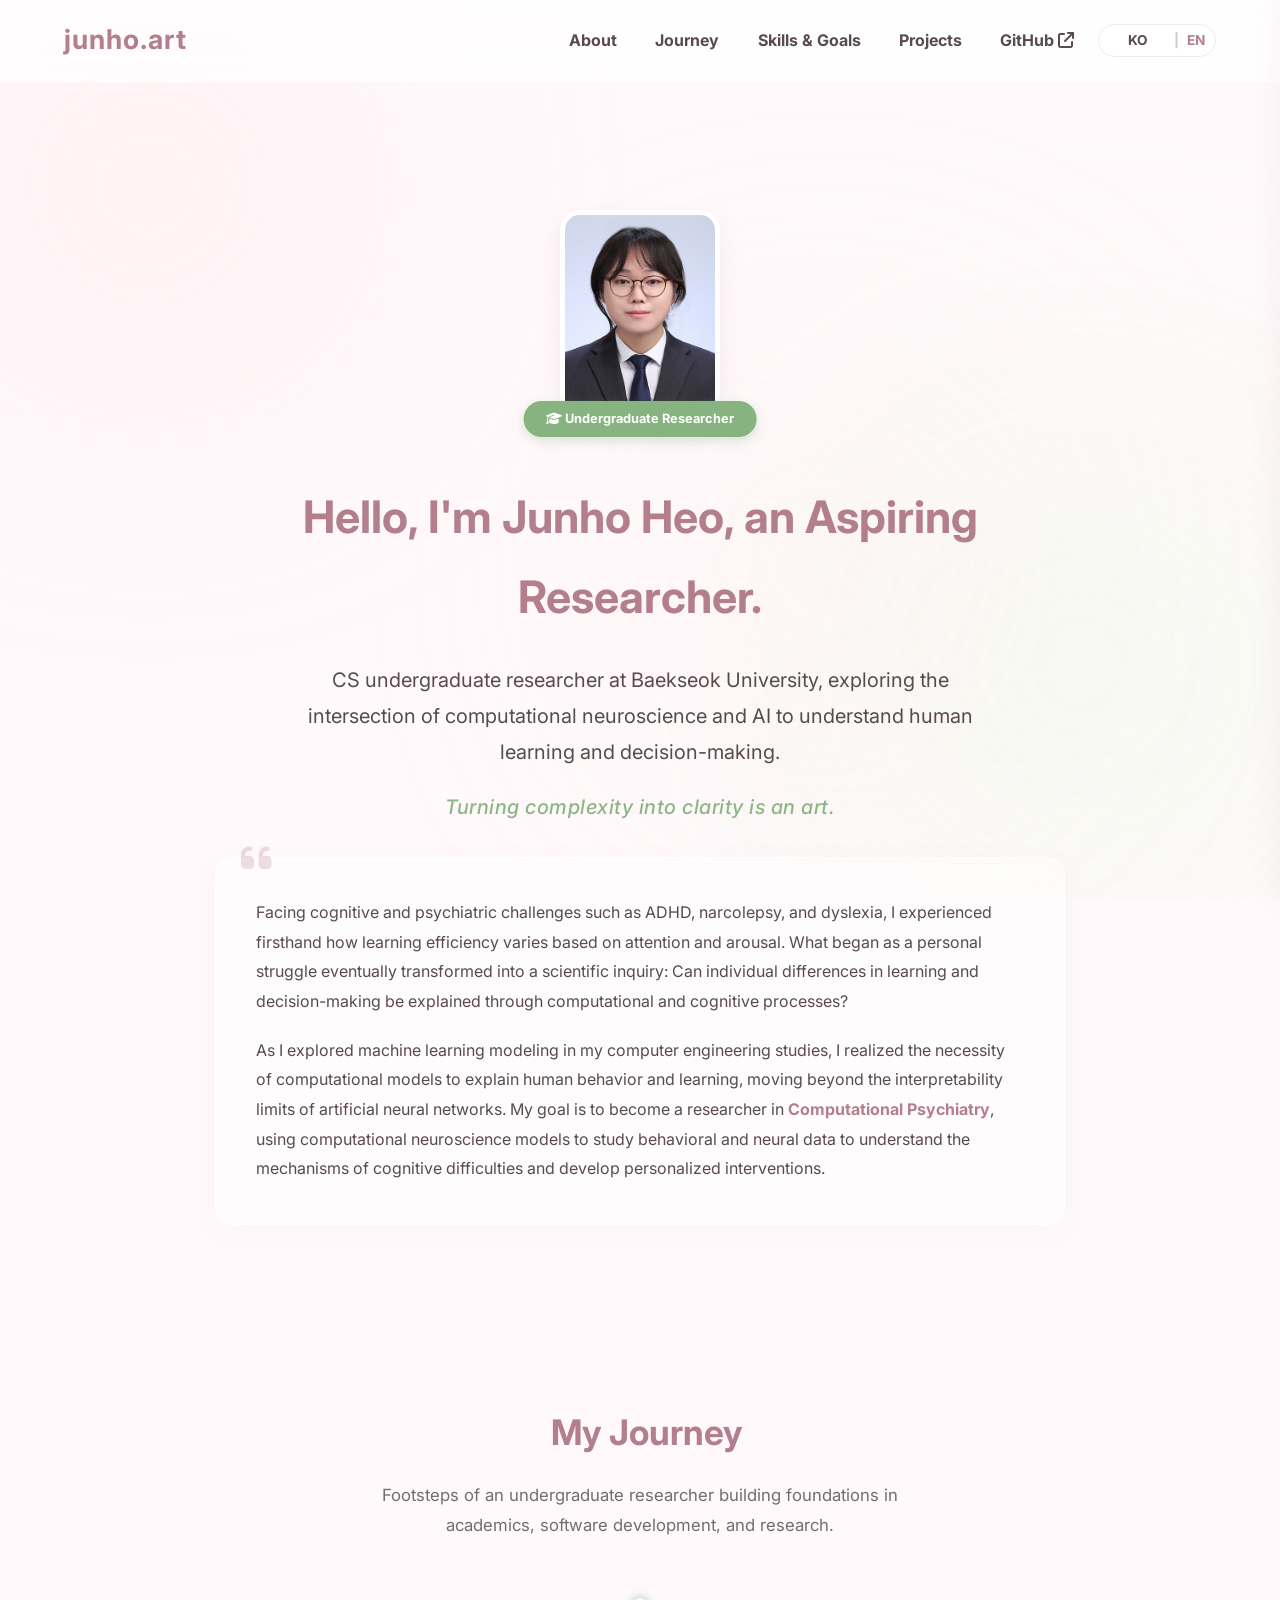
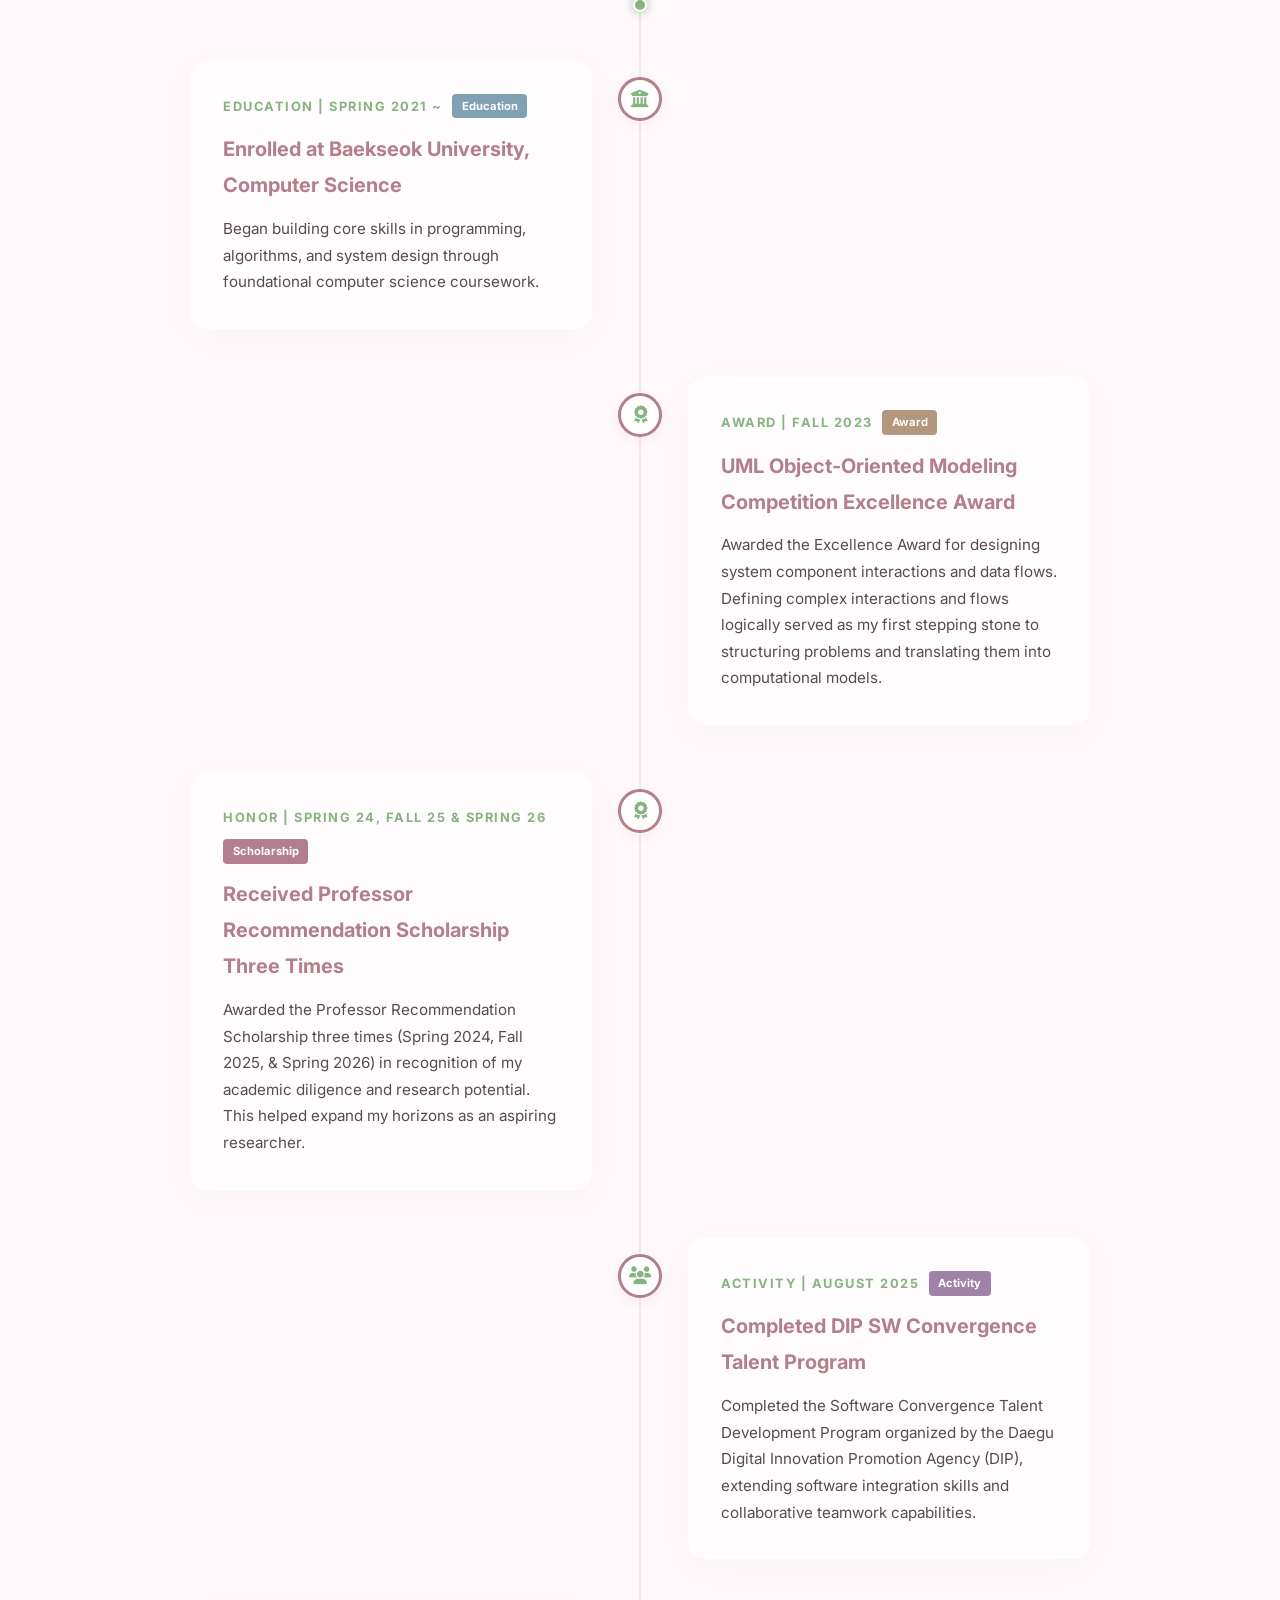
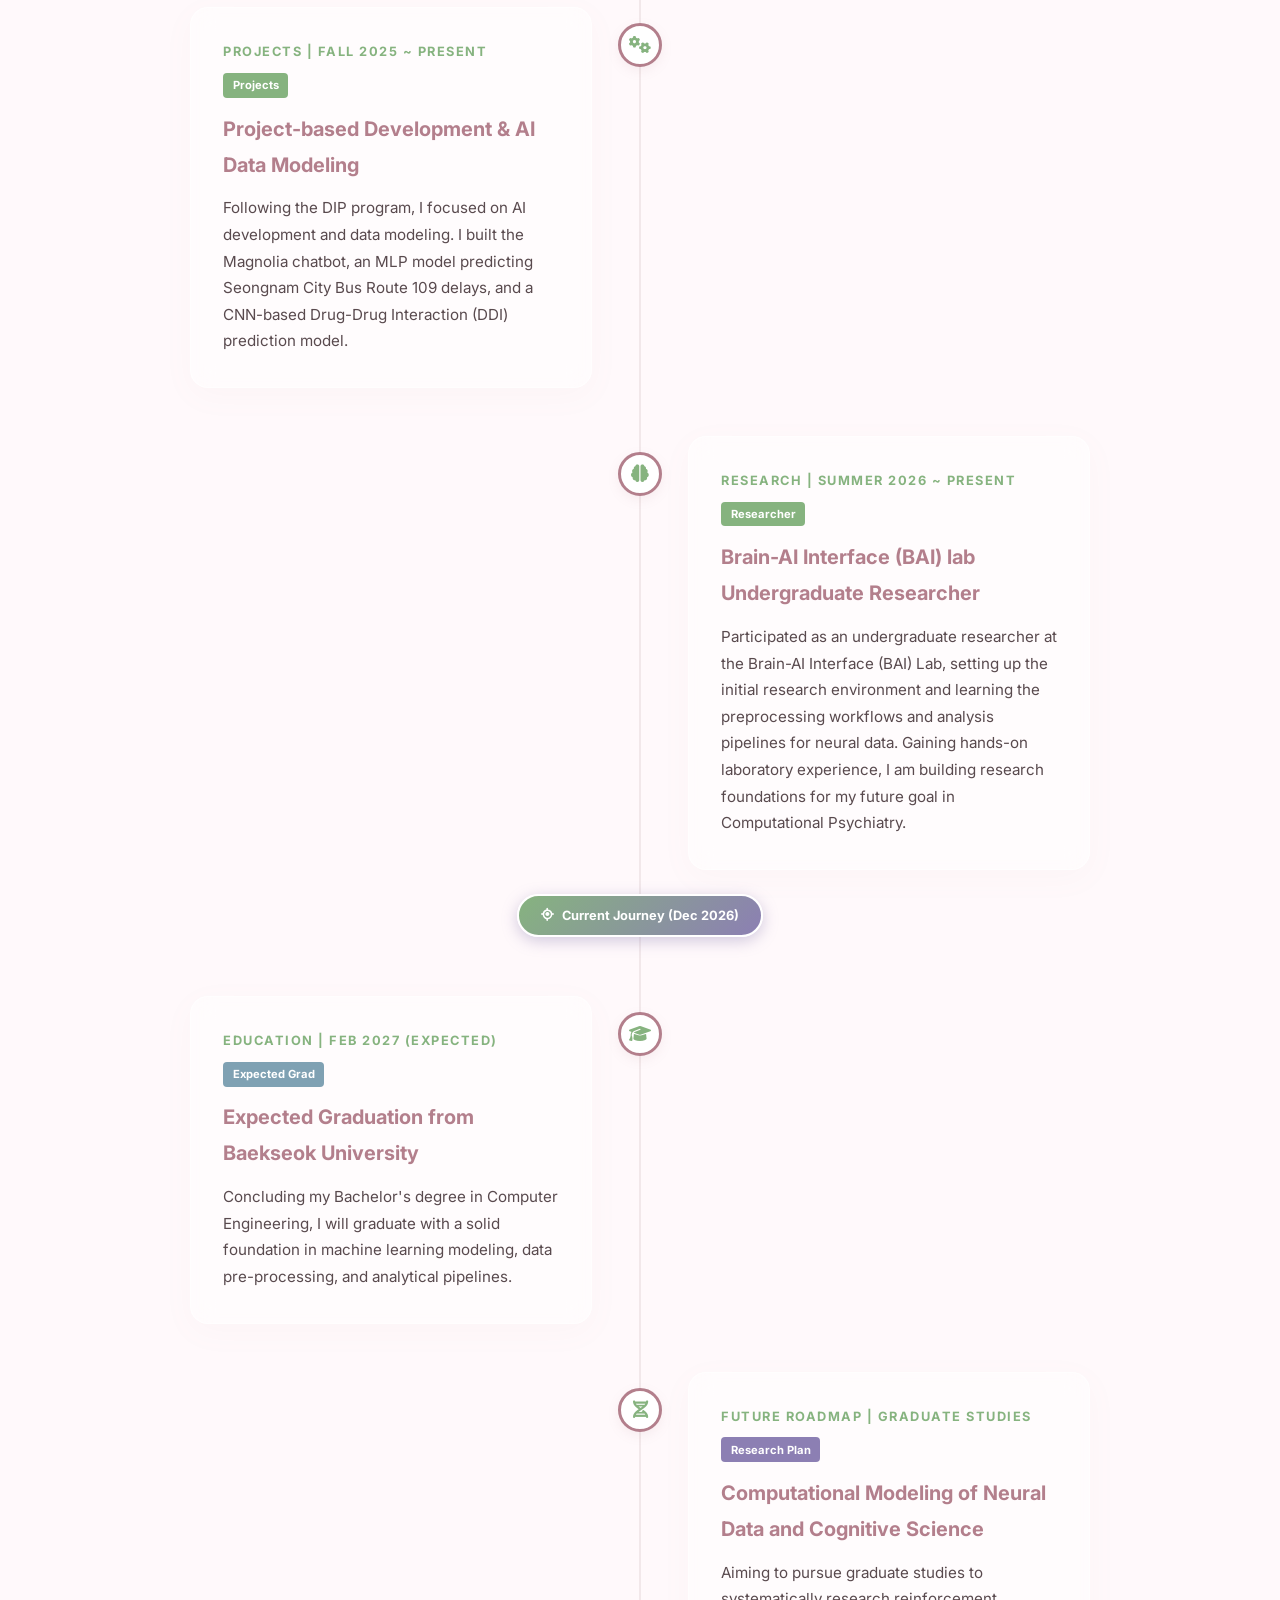
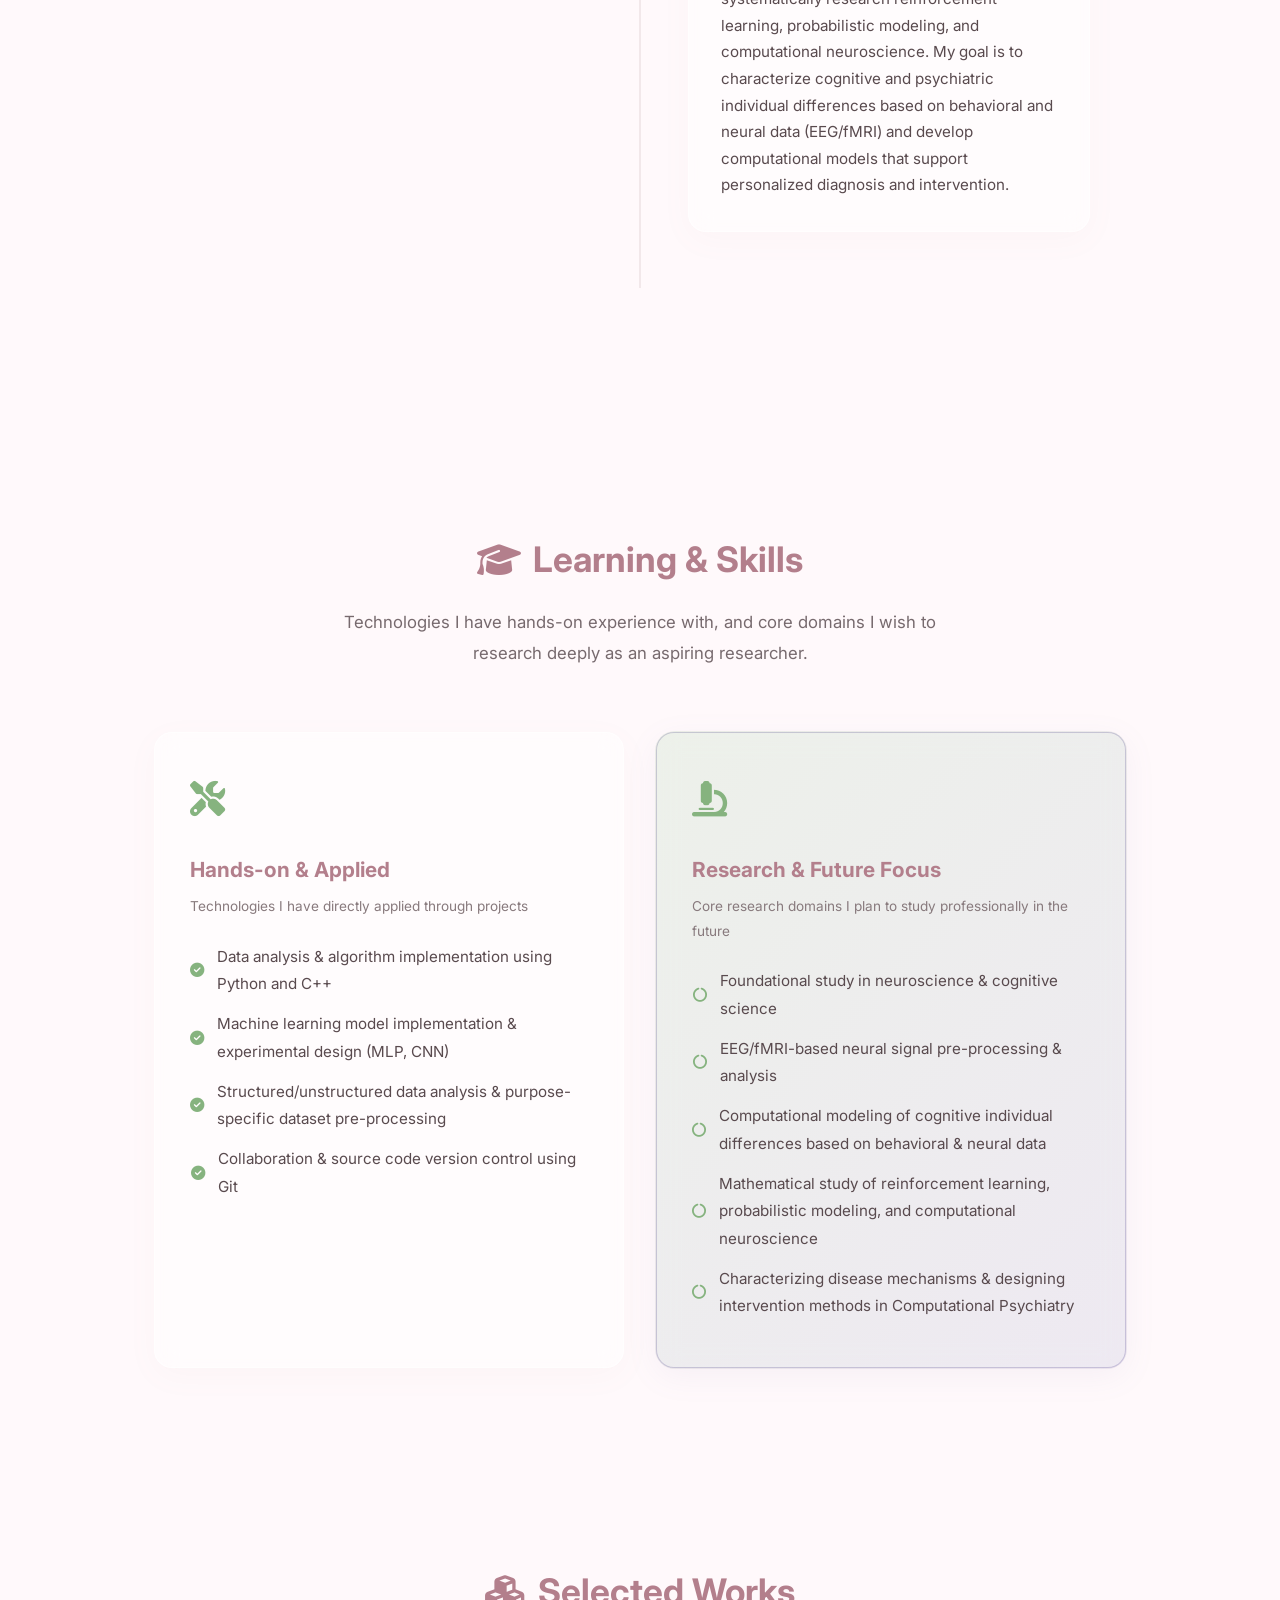
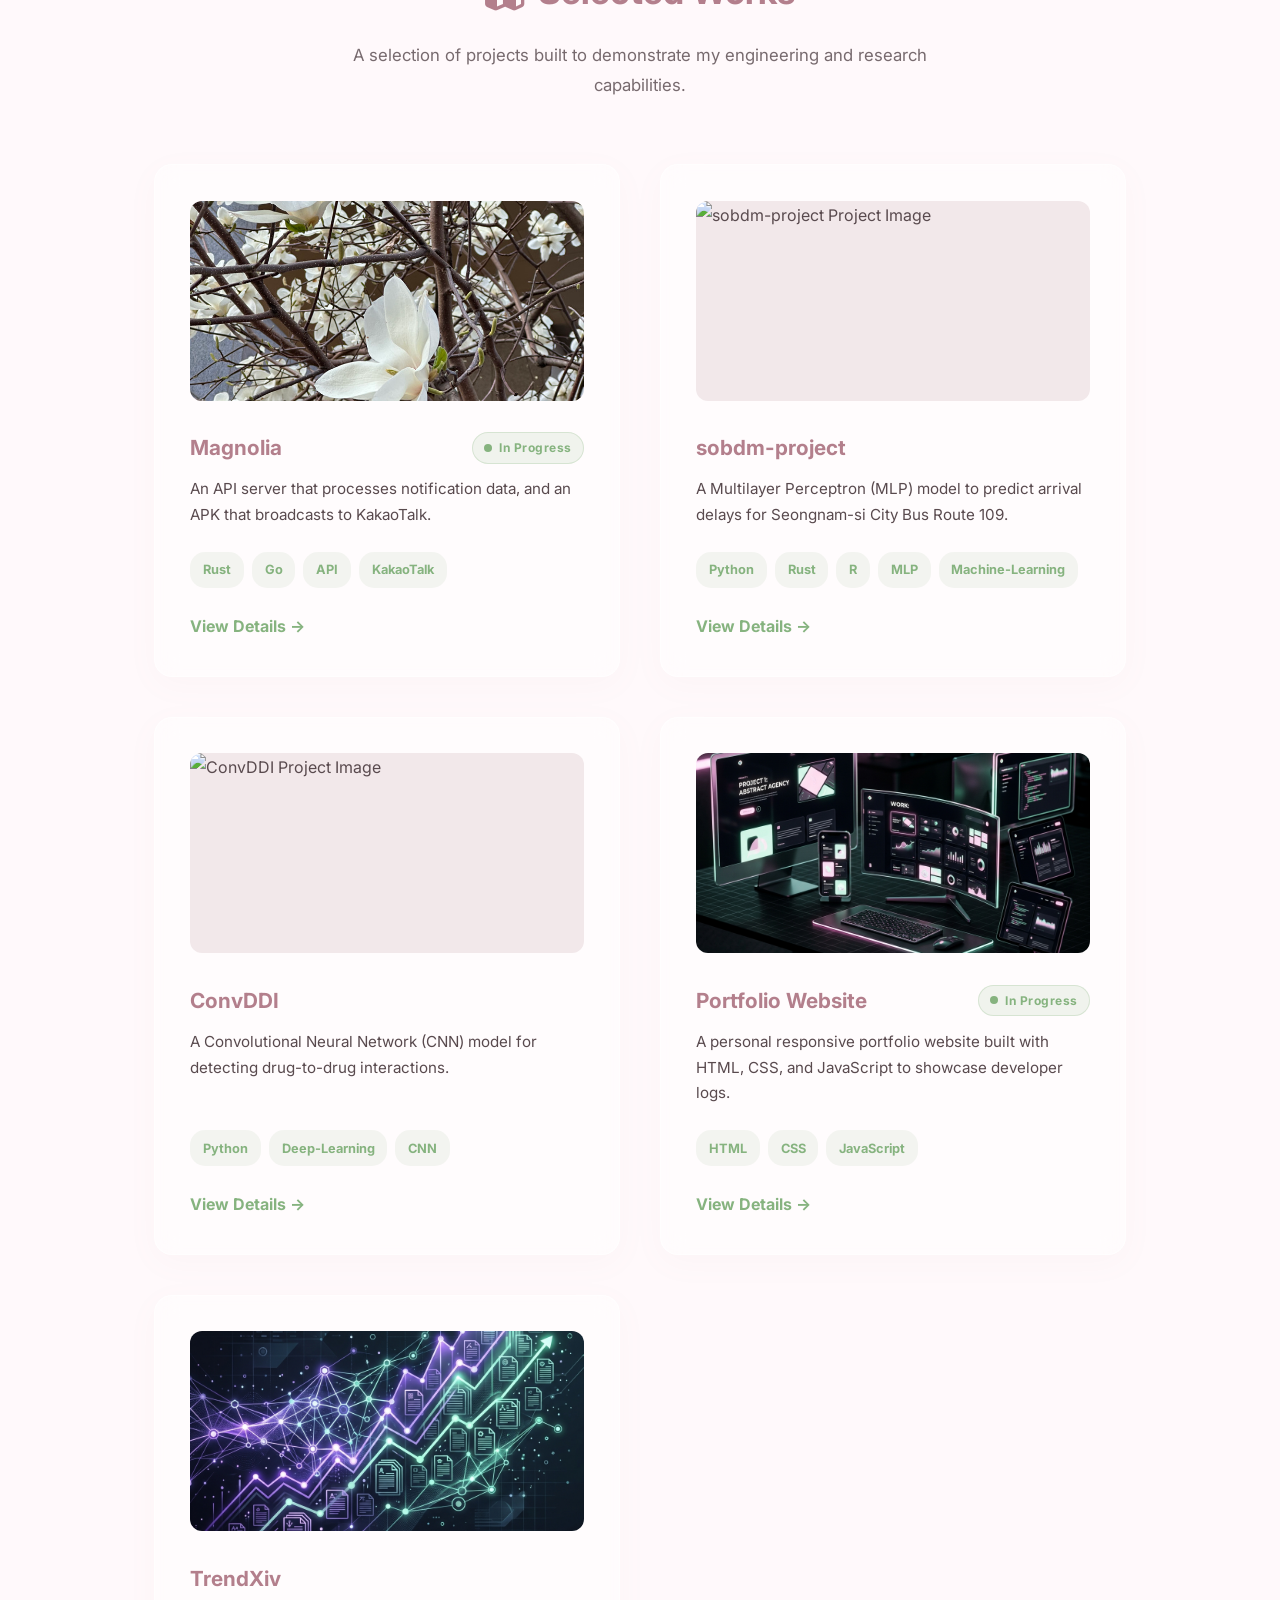
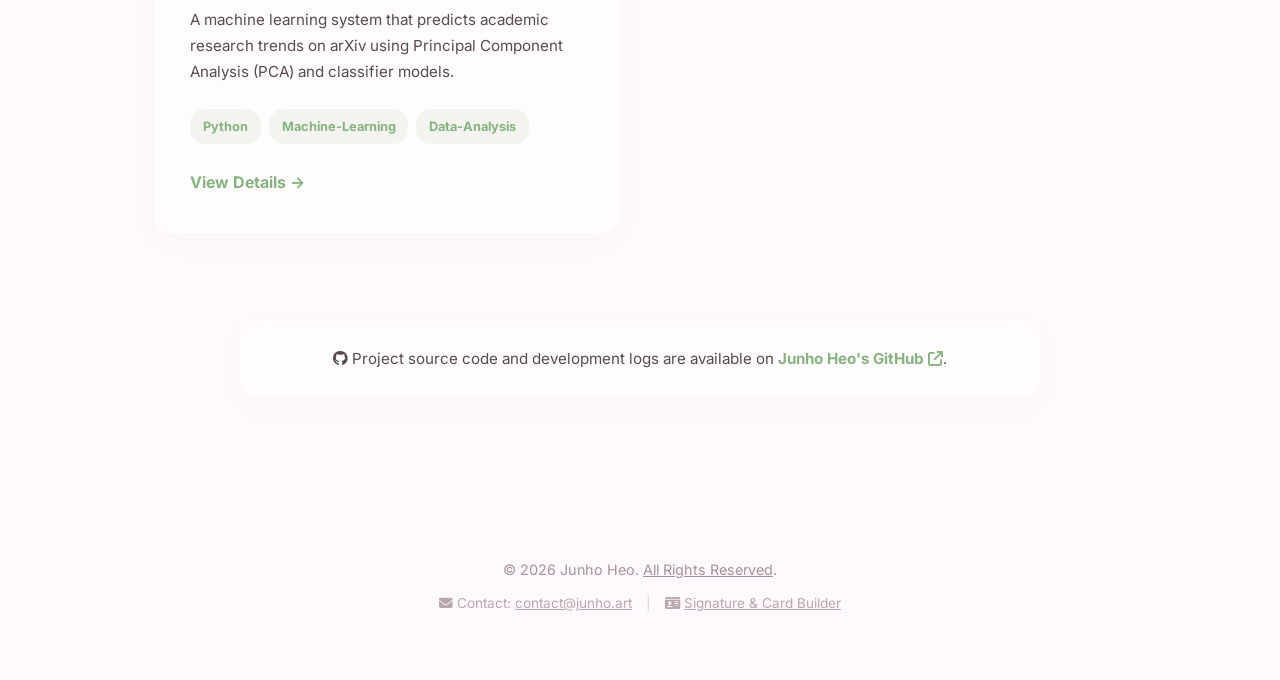
==== commit 507b0ae2: "Fix Add" ====
--- a/index.html
+++ b/index.html
@@ -128,7 +128,7 @@
                 </div>
                 <h1>안녕하세요, 예비 연구자 Junho Heo입니다.</h1>
                 <p class="hero-lead">백석대학교에서 컴퓨터학을 전공하며, 계산신경과학과 인공지능의 접점을 탐구하고 있는 <strong>학부연구생</strong>입니다.</p>
-                <p class="hero-motto">Turning complexity into clarity is an art.</p>
+                <p class="hero-motto" style="font-size: 1.25rem; font-weight: 500;">Turning complexity into clarity is an art.</p>
 
                 <div class="hero-quote glass-card">
                     <i class="fa-solid fa-quote-left quote-icon"></i>
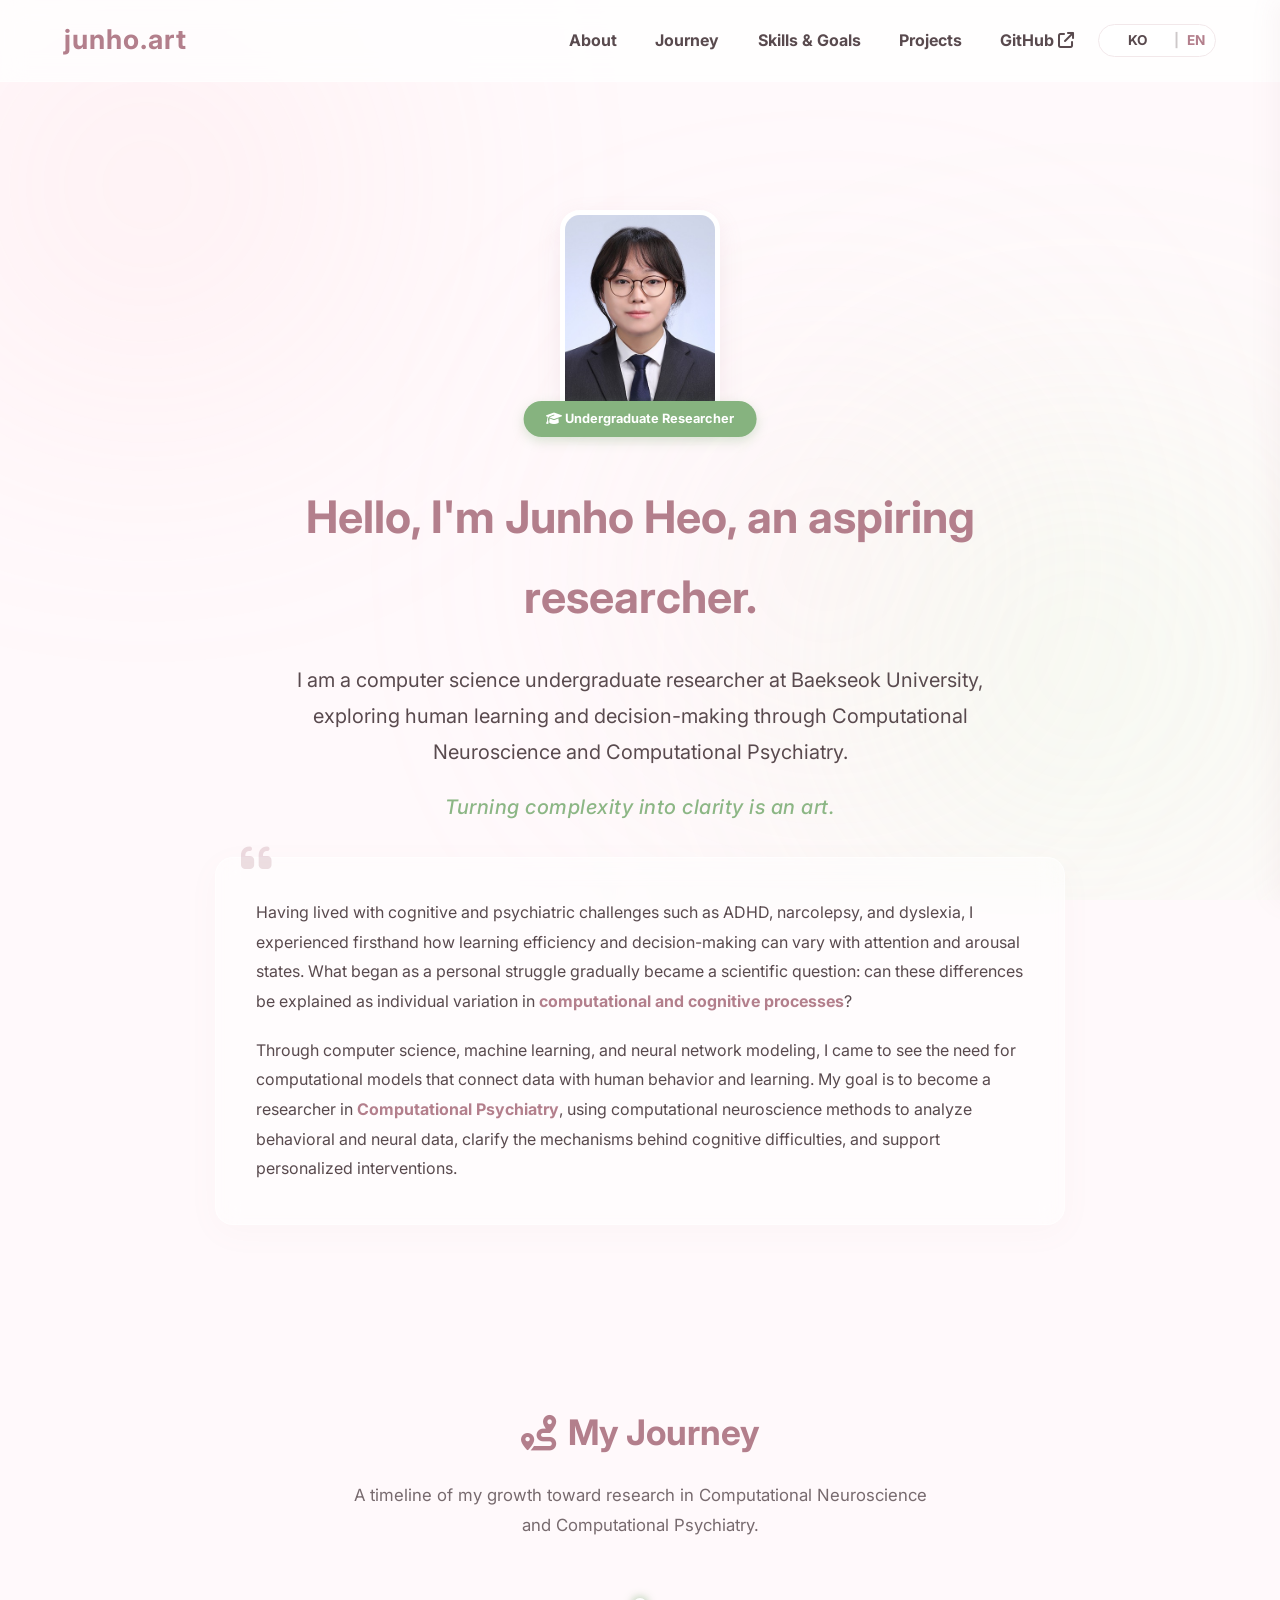
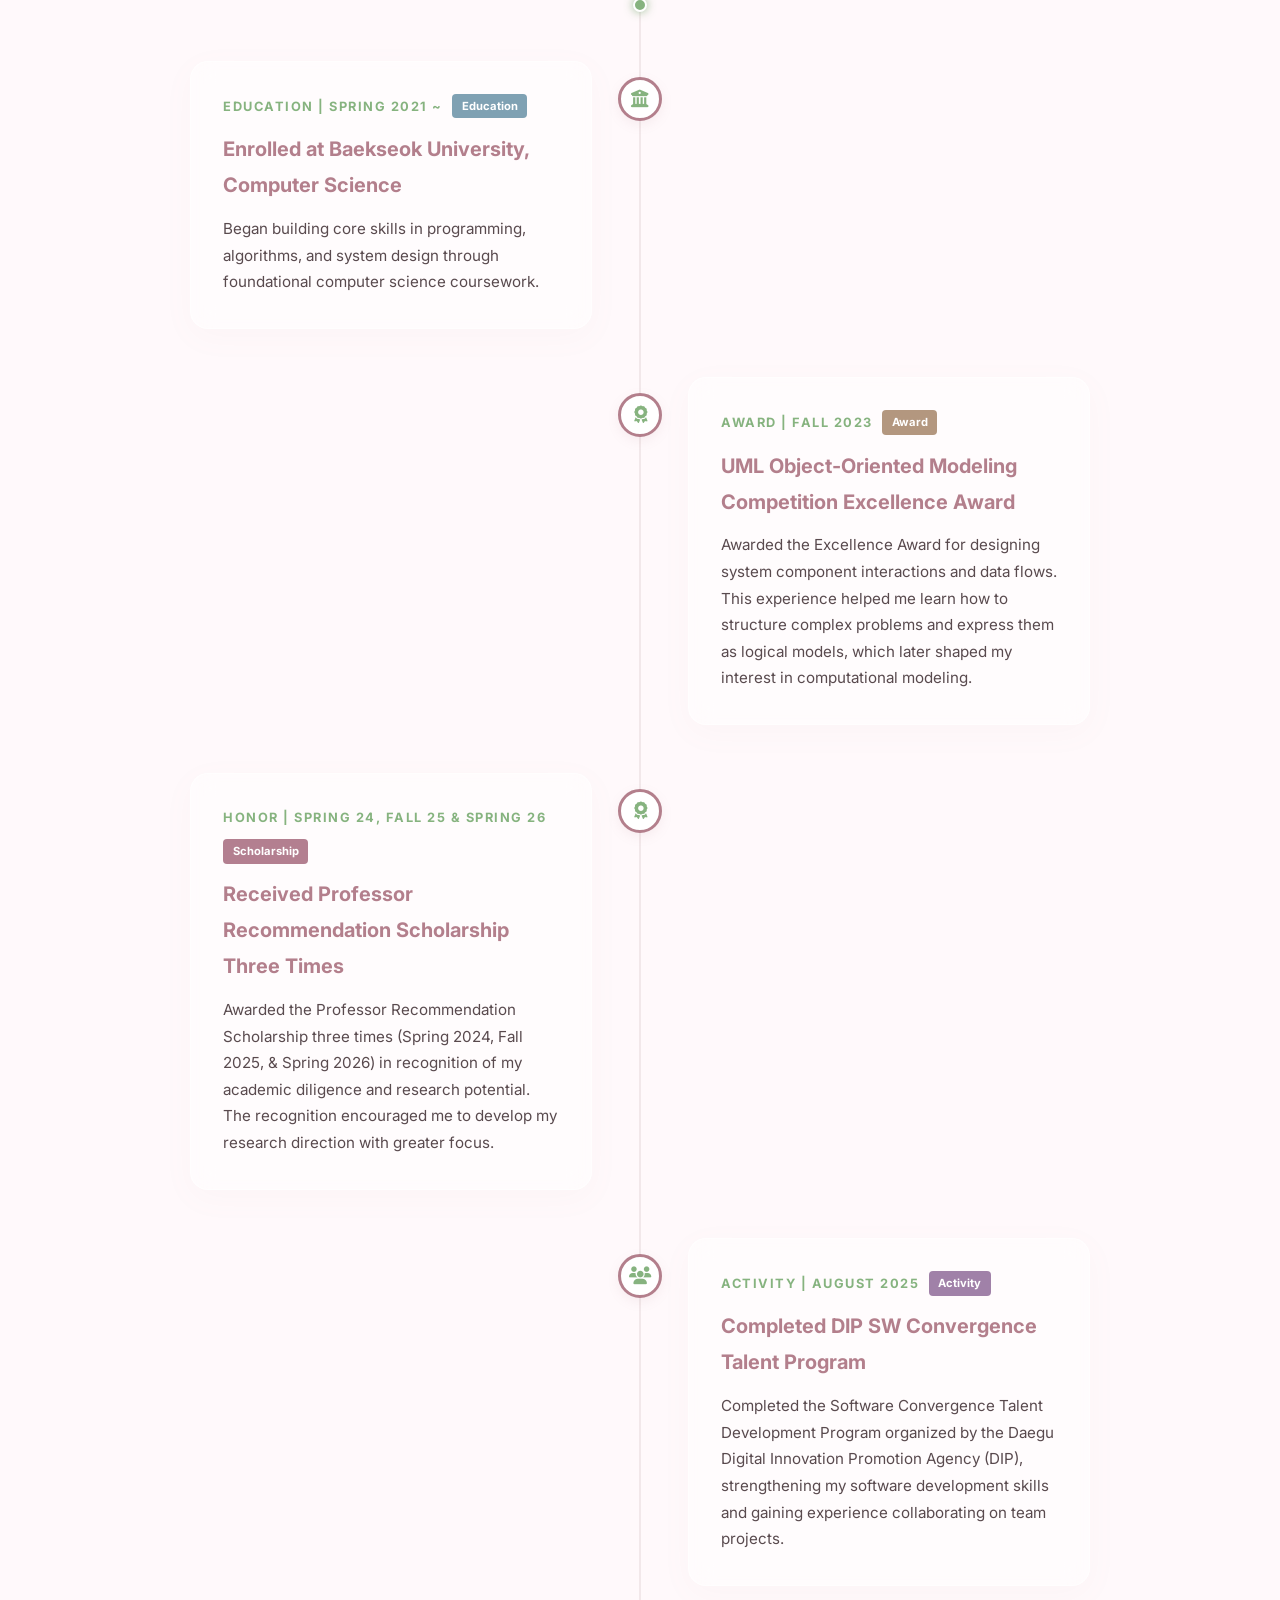
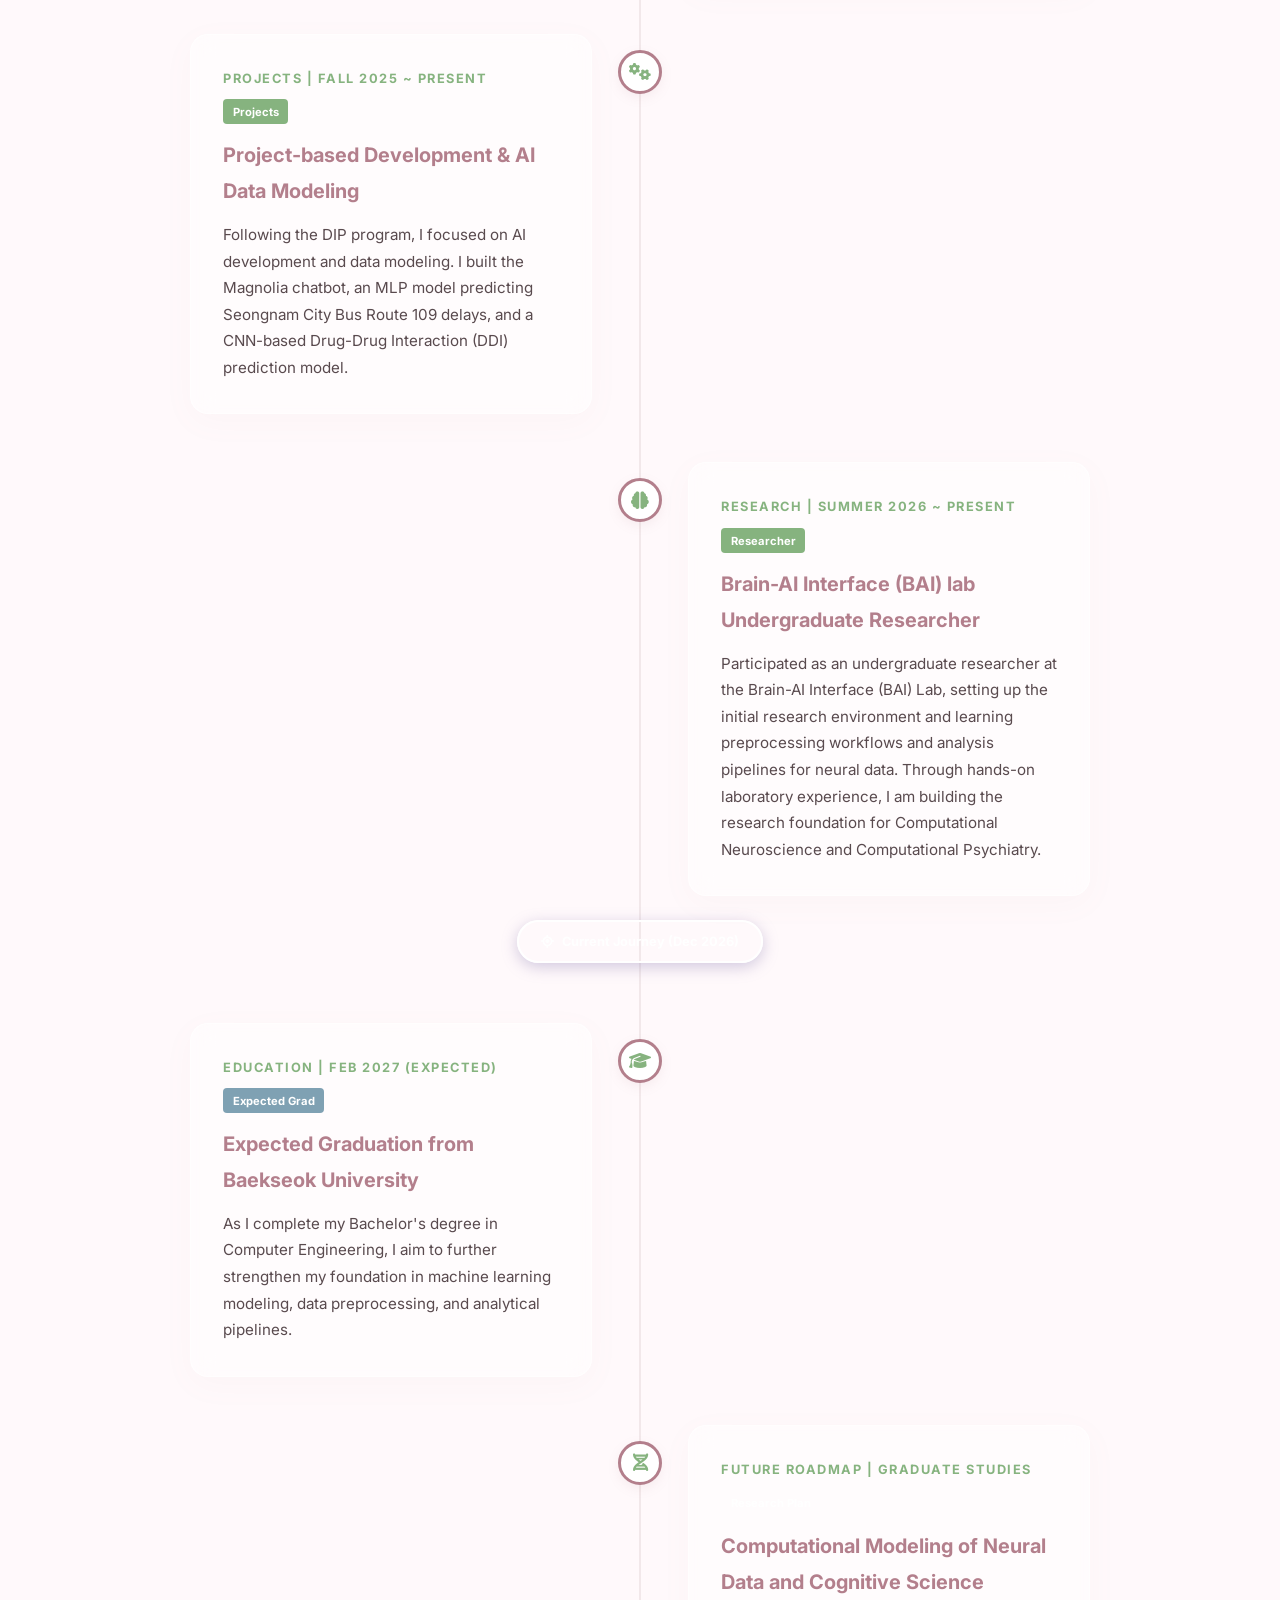
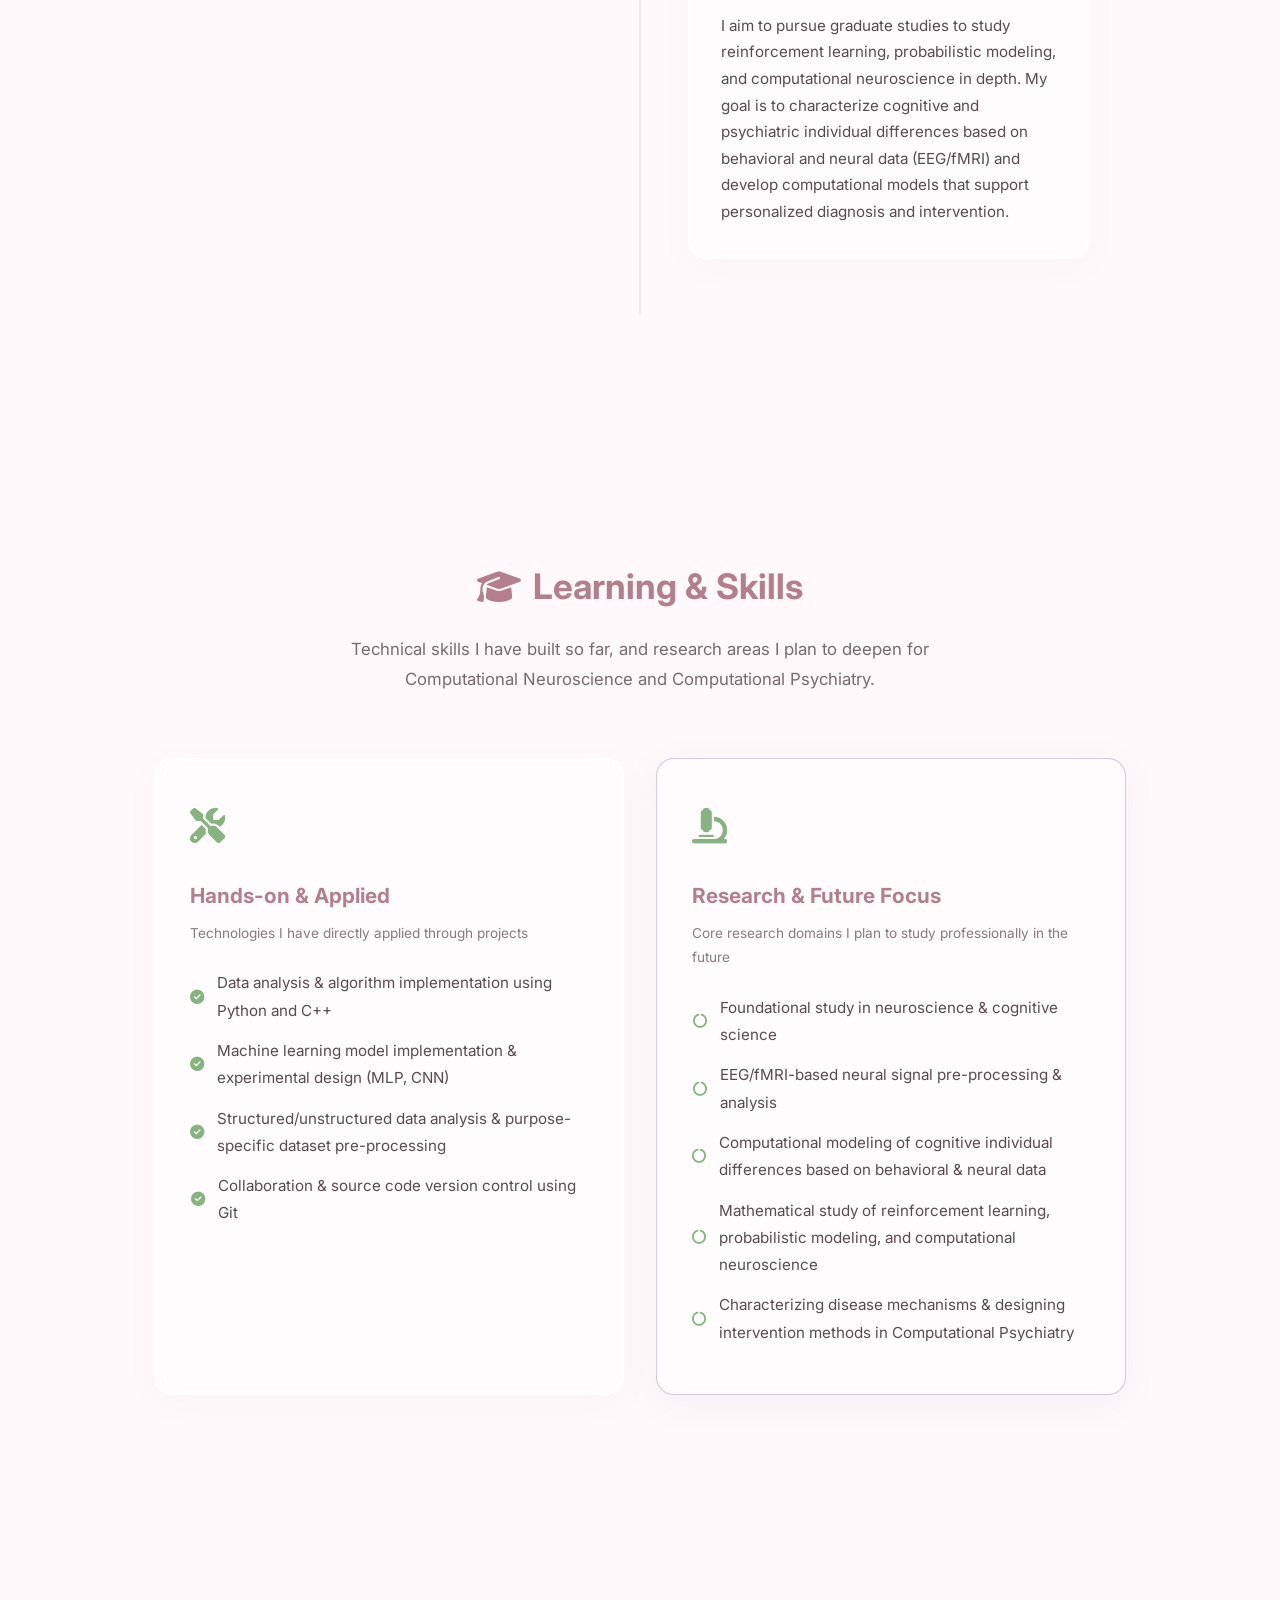
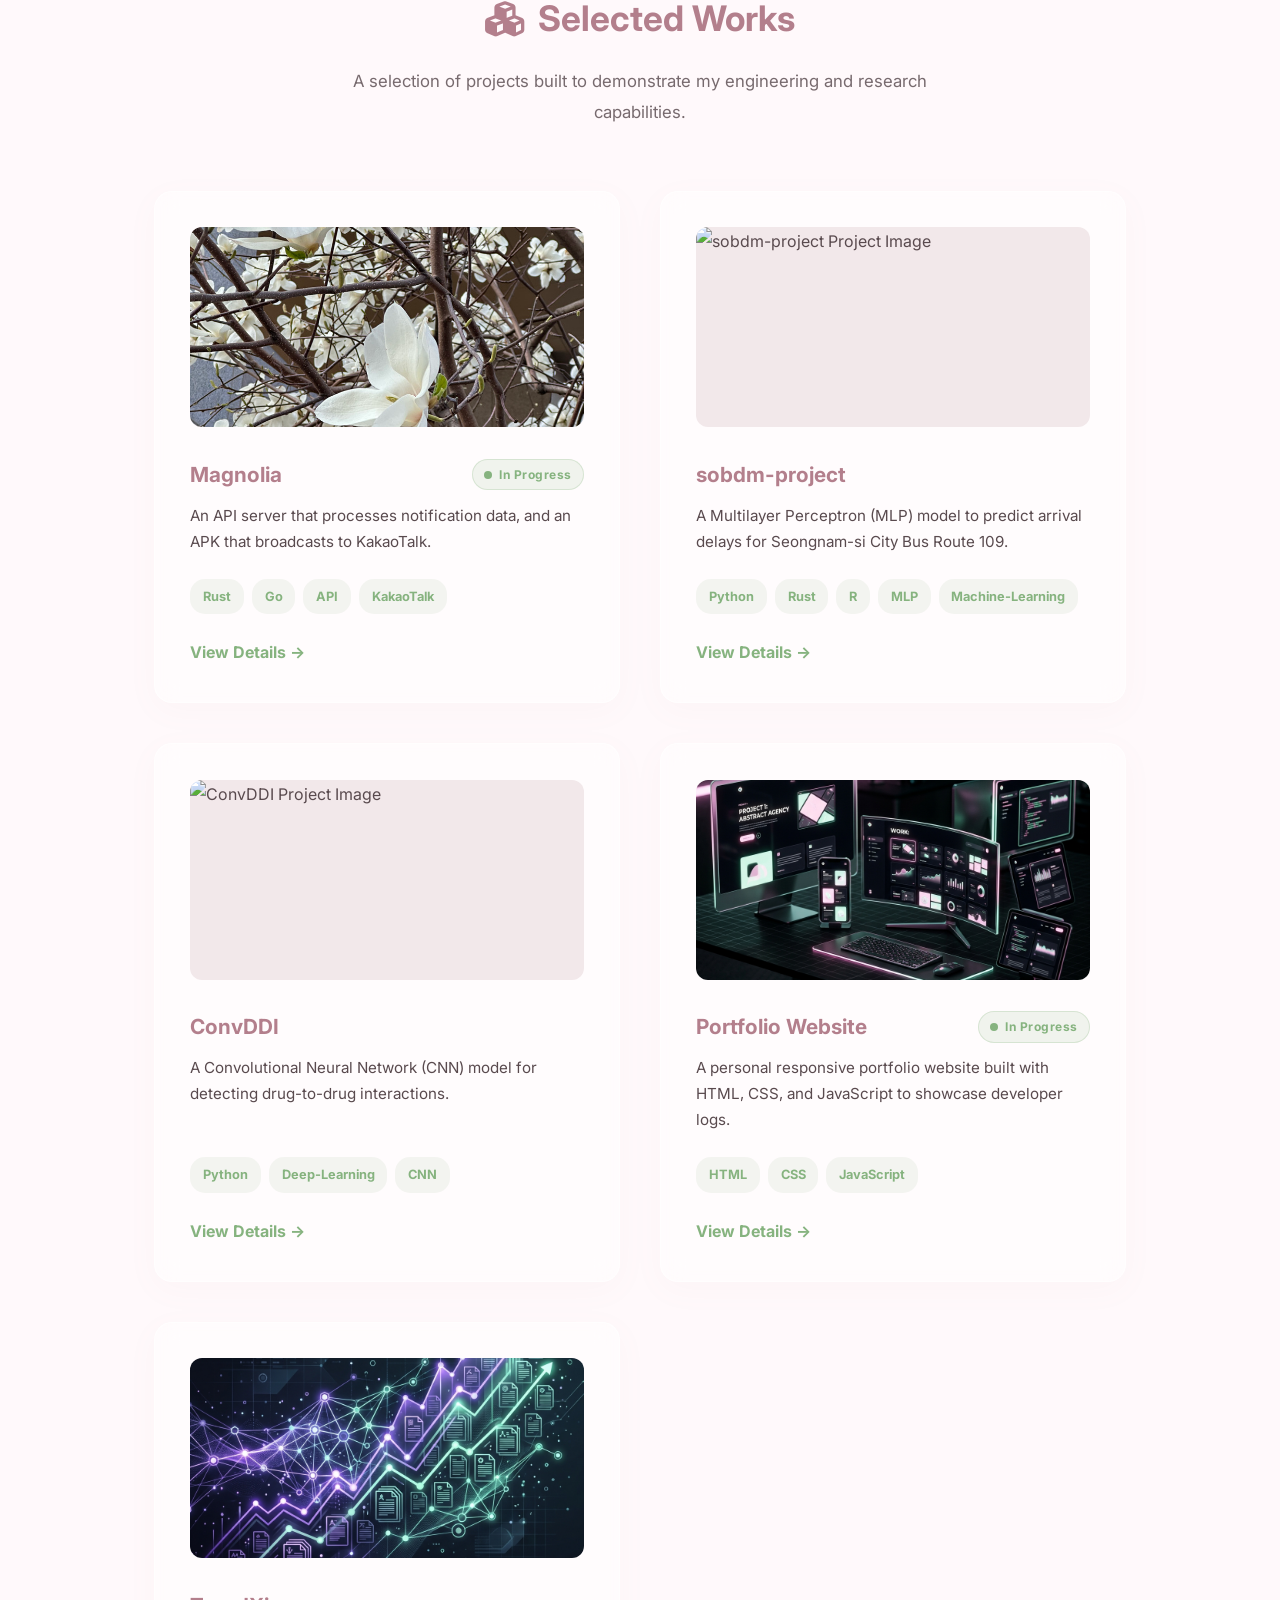
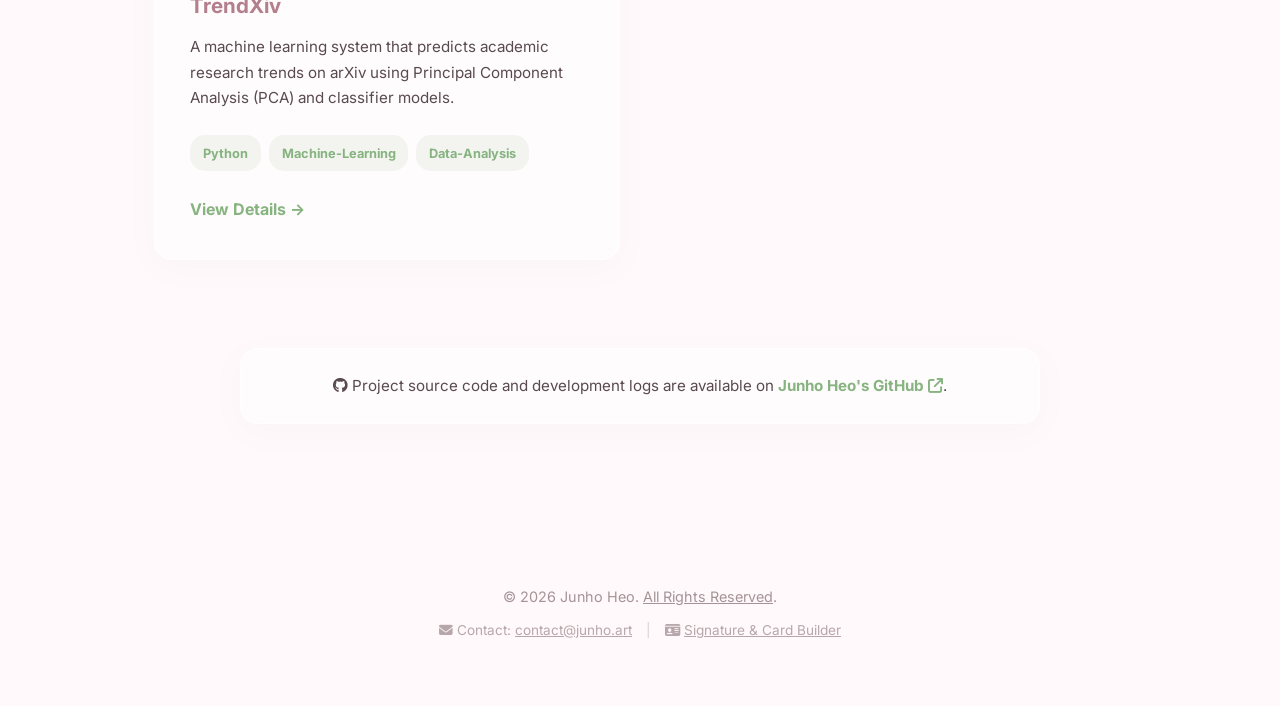
==== commit 3ce659b0: "fix: code review improvements — security, accessibility, CSS cleanup Critical: - Fix fa-route-highwa" ====
--- a/index.html
+++ b/index.html
@@ -13,7 +13,7 @@
             }
             
             const savedLang = localStorage.getItem('user-language');
-            const browserLang = navigator.language || navigator.userLanguage;
+            const browserLang = navigator.language;
             
             // 세션 체크 완료 플래그 설정
             sessionStorage.setItem('lang-redirect-checked', 'true');
@@ -32,12 +32,12 @@
     </script>
     <meta name="viewport" content="width=device-width, initial-scale=1.0">
     <title>Junho Heo | Undergraduate Researcher</title>
-    <meta name="description" content="허준호 | 백석대학교 컴퓨터공학 전공 학부연구생. 기계학습 모델링과 계산정신의학(Computational Psychiatry)을 통해 뇌와 마음의 계산적 원리를 탐구합니다.">
+    <meta name="description" content="허준호 | 컴퓨터공학 전공 학부연구생. 계산신경과학(Computational Neuroscience)과 계산정신의학(Computational Psychiatry)을 통해 뇌와 마음의 계산적 원리를 탐구합니다.">
 
     <!-- Open Graph (카카오톡, 페이스북, 디스코드 등 링크 미리보기) -->
     <meta property="og:type" content="website">
     <meta property="og:title" content="junho.art — Undergraduate Researcher">
-    <meta property="og:description" content="기계학습 & 계산정신의학을 연구하는 학부연구생 허준호의 포트폴리오">
+    <meta property="og:description" content="계산신경과학 & 계산정신의학을 연구하는 학부연구생 허준호의 포트폴리오">
     <meta property="og:image" content="https://junho.art/img/og_preview.png">
     <meta property="og:image:width" content="1200">
     <meta property="og:image:height" content="630">
@@ -48,7 +48,7 @@
     <!-- Twitter Card -->
     <meta name="twitter:card" content="summary_large_image">
     <meta name="twitter:title" content="junho.art — Undergraduate Researcher">
-    <meta name="twitter:description" content="기계학습 & 계산정신의학을 연구하는 학부연구생 허준호의 포트폴리오">
+    <meta name="twitter:description" content="계산신경과학 & 계산정신의학을 연구하는 학부연구생 허준호의 포트폴리오">
     <meta name="twitter:image" content="https://junho.art/img/og_preview.png">
 
     <link rel="stylesheet" href="style.css">
@@ -62,10 +62,13 @@
     <link href="https://fonts.googleapis.com/css2?family=Gowun+Dodum&display=swap" rel="stylesheet">
 
     <!-- 파비콘 설정 코드 -->
-    <link rel="apple-touch-icon" sizes="180x180" href="./favicon_io/apple-touch-icon.png">
-    <link rel="icon" type="image/png" sizes="32x32" href="./favicon_io/favicon-32x32.png">
-    <link rel="icon" type="image/png" sizes="16x16" href="./favicon_io/favicon-16x16.png">
-    <link rel="manifest" href="./favicon_io/site.webmanifest">
+    <link rel="apple-touch-icon" sizes="180x180" href="./favicon/apple-touch-icon.png">
+    <link rel="icon" type="image/png" sizes="32x32" href="./favicon/favicon-32x32.png">
+    <link rel="icon" type="image/png" sizes="16x16" href="./favicon/favicon-16x16.png">
+    <link rel="manifest" href="./favicon/site.webmanifest">
+    <link rel="canonical" href="https://junho.art/">
+    <link rel="alternate" hreflang="ko" href="https://junho.art/">
+    <link rel="alternate" hreflang="en" href="https://junho.art/index_en.html">
 </head>
 
 <body>
@@ -79,16 +82,16 @@
 
     <!-- 모바일/태블릿용 네비게이션 드로어 -->
     <div class="nav-drawer" id="navDrawer">
-        <button class="close-btn" id="closeBtn">&times;</button>
+        <button class="close-btn" id="closeBtn" aria-label="Close navigation menu">&times;</button>
         <a href="#about">소개</a>
         <a href="#journey">여정</a>
         <a href="#skills">역량 및 계획</a>
         <a href="#projects">프로젝트</a>
-        <a href="https://github.com/4season" target="_blank">GitHub</a>
-        <div class="mobile-lang-toggle" style="margin-top: 2rem; border-top: 1px solid var(--border-color); padding-top: 1.5rem; display: flex; gap: 1rem; font-size: 1.1rem; font-weight: 700;">
-            <span style="color: var(--heading-color);">KO</span>
-            <span style="opacity: 0.3;">|</span>
-            <a href="index_en.html" onclick="event.preventDefault(); localStorage.setItem('user-language', 'en'); window.location.href='index_en.html';" style="color: var(--text-color); text-decoration: none;">EN</a>
+        <a href="https://github.com/4season" target="_blank" rel="noopener noreferrer">GitHub</a>
+        <div class="mobile-lang-toggle">
+            <span class="lang-active">KO</span>
+            <span class="lang-sep">|</span>
+            <a href="index_en.html" onclick="event.preventDefault(); localStorage.setItem('user-language', 'en'); window.location.href='index_en.html';" class="lang-inactive">EN</a>
         </div>
     </div>
 
@@ -101,16 +104,15 @@
                 <a href="#journey">여정</a>
                 <a href="#skills">역량 및 계획</a>
                 <a href="#projects">프로젝트</a>
-                <a href="https://github.com/4season" target="_blank" style="margin-right: 1.5rem;">GitHub <i
-                        class="fa-solid fa-arrow-up-right-from-square"></i></a>
-                <span class="lang-toggle-container" style="display: inline-flex; align-items: center; gap: 0.5rem; font-size: 0.85rem; font-weight: 700; border: 1px solid var(--border-color); padding: 0.2rem 0.6rem; border-radius: 20px; background-color: rgba(255,255,255,0.5);">
-                    <span style="color: var(--heading-color);">KO</span>
-                    <span style="opacity: 0.3;">|</span>
-                    <a href="index_en.html" onclick="event.preventDefault(); localStorage.setItem('user-language', 'en'); window.location.href='index_en.html';" style="color: var(--text-color); text-decoration: none; transition: color 0.3s;" onmouseover="this.style.color='var(--accent-green)'" onmouseout="this.style.color='var(--text-color)'">EN</a>
+                <a href="https://github.com/4season" target="_blank" rel="noopener noreferrer" class="github-nav-link">GitHub <i class="fa-solid fa-arrow-up-right-from-square" aria-hidden="true"></i></a>
+                <span class="lang-toggle-container">
+                    <span class="lang-active">KO</span>
+                    <span class="lang-sep">|</span>
+                    <a href="index_en.html" onclick="event.preventDefault(); localStorage.setItem('user-language', 'en'); window.location.href='index_en.html';" class="lang-inactive">EN</a>
                 </span>
             </nav>
-            <button class="menu-btn" id="menuBtn">
-                <i class="fa-solid fa-bars"></i>
+            <button class="menu-btn" id="menuBtn" aria-label="Open navigation menu">
+                <i class="fa-solid fa-bars" aria-hidden="true"></i>
             </button>
         </div>
     </header>
@@ -124,24 +126,24 @@
                     <div class="profile-img-container">
                         <img src="./img/junho_profile.jpg" alt="프로필 이미지" class="profile-img-internal">
                     </div>
-                    <div class="profile-badge"><i class="fa-solid fa-graduation-cap"></i> Undergraduate Researcher</div>
-                </div>
-                <h1>안녕하세요, 예비 연구자 Junho Heo입니다.</h1>
-                <p class="hero-lead">백석대학교에서 컴퓨터학을 전공하며, 계산신경과학과 인공지능의 접점을 탐구하고 있는 <strong>학부연구생</strong>입니다.</p>
-                <p class="hero-motto" style="font-size: 1.25rem; font-weight: 500;">Turning complexity into clarity is an art.</p>
+                    <div class="profile-badge"><i class="fa-solid fa-graduation-cap" aria-hidden="true"></i> Undergraduate Researcher</div>
+                </div>
+                <h1>안녕하세요, 예비 연구자 허준호입니다.</h1>
+                <p class="hero-lead">백석대학교에서 컴퓨터공학을 전공하며, 계산신경과학과 계산정신의학의 관점에서 인간의 학습과 의사결정을 탐구하는 <strong>학부연구생</strong>입니다.</p>
+                <p class="hero-motto">Turning complexity into clarity is an art.</p>
 
                 <div class="hero-quote glass-card">
-                    <i class="fa-solid fa-quote-left quote-icon"></i>
-                    <p>ADHD, 기면병, 난독증이라는 인지적·정신의학적 어려움을 겪으며, 주의와 각성 상태에 따라 학습 효율이 크게 달라지는 개인적인 경험을 해왔습니다. 처음에는 이를 장애물로만 여겼으나, 점차 사람마다 서로 다른 학습 과정과 의사결정이 나타나는 이유를 <strong>계산적·인지적 과정의 차이</strong>로 규명할 수 있지 않을까 하는 학문적 질문을 갖게 되었습니다.</p>
-                    <p style="margin-top: 1.2rem;">컴퓨터공학을 기반으로 기계학습 모델링을 학습하면서, 인공신경망의 해석 한계를 넘어서 인간의 행동과 학습을 정교하게 설명하는 계산 모델(Computational model)의 필요성을 깨달았습니다. 제 목표는 행동 및 신경 데이터를 계산신경과학적 모델로 연구하여, 인지적 어려움이 개인의 잠재력을 제한하는 기전을 규명하고 개인별 개입을 돕는 <strong>계산정신의학(Computational Psychiatry)</strong> 연구자가 되는 것입니다.</p>
+                    <i class="fa-solid fa-quote-left quote-icon" aria-hidden="true"></i>
+                    <p>ADHD, 기면병, 난독증이라는 인지적·정신의학적 어려움을 겪으며, 주의와 각성 상태에 따라 학습 효율과 의사결정 방식이 크게 달라지는 경험을 해왔습니다. 처음에는 이를 개인적인 장애물로만 여겼지만, 점차 이러한 차이를 <strong>계산적·인지적 과정의 개인차</strong>로 설명할 수 있다는 학문적 문제의식을 갖게 되었습니다.</p>
+                    <p>컴퓨터공학을 기반으로 기계학습과 인공신경망 모델링을 학습하면서, 데이터로부터 인간의 행동과 학습을 설명하는 계산 모델(Computational model)의 필요성을 깨달았습니다. 제 목표는 행동 및 신경 데이터를 계산신경과학적 방법으로 분석하여, 인지적 어려움이 개인의 잠재력을 제한하는 기전을 규명하고 개인별 개입을 돕는 <strong>계산정신의학(Computational Psychiatry)</strong> 연구자가 되는 것입니다.</p>
                 </div>
             </div>
         </section>
 
         <!-- 여정 섹션 (Timeline) -->
         <section id="journey" class="section reveal-on-scroll">
-            <h2><i class="fa-solid fa-route-highway"></i> My Journey</h2>
-            <p class="section-desc">학업과 개발, 그리고 연구를 위한 기초를 다져가고 있는 학부연구생으로서의 발자취입니다.</p>
+            <h2><i class="fa-solid fa-route" aria-hidden="true"></i> My Journey</h2>
+            <p class="section-desc">컴퓨터공학을 기반으로 계산신경과학과 계산정신의학 연구 역량을 쌓아가는 과정입니다.</p>
 
             <div class="timeline">
                 <div class="timeline-line-bg"></div>
@@ -149,7 +151,7 @@
 
                 <!-- 타임라인 아이템 1: 백석대학교 입학 & 장학 -->
                 <div class="timeline-item left">
-                    <div class="timeline-dot"><i class="fa-solid fa-university"></i></div>
+                    <div class="timeline-dot"><i class="fa-solid fa-building-columns" aria-hidden="true"></i></div>
                     <div class="timeline-content glass-card">
                         <div class="timeline-header">
                             <span class="timeline-date">Education | 2021 Spring ~</span>
@@ -162,48 +164,48 @@
 
                 <!-- 타임라인 아이템 2: UML 경진대회 우수상 -->
                 <div class="timeline-item right">
-                    <div class="timeline-dot"><i class="fa-solid fa-award"></i></div>
+                    <div class="timeline-dot"><i class="fa-solid fa-award" aria-hidden="true"></i></div>
                     <div class="timeline-content glass-card">
                         <div class="timeline-header">
                             <span class="timeline-date">Award | 2023 Fall</span>
                             <span class="timeline-tag award-tag">수상</span>
                         </div>
                         <h3>UML 객체지향 모델링 경진대회 우수상</h3>
-                        <p>시스템 컴포넌트 간 상호작용과 데이터 흐름을 설계하여 <strong>우수상(Excellence Award)</strong>을 수상했습니다. 시스템의 복잡한 컴포넌트 간 상호작용과 흐름을 논리적으로 정의하며, 문제를 구조화하고 이를 계산적 모델로 표현해 보는 첫 디딤돌이 되었습니다.</p>
+                        <p>시스템 컴포넌트 간 상호작용과 데이터 흐름을 설계하여 <strong>우수상(Excellence Award)</strong>을 수상했습니다. 복잡한 문제를 구조화하고 논리적 모델로 표현하는 경험은 이후 계산 모델링에 관심을 갖게 된 중요한 출발점이 되었습니다.</p>
                     </div>
                 </div>
 
                 <!-- 타임라인 아이템 3: 교수추천장학금 -->
                 <div class="timeline-item left">
-                    <div class="timeline-dot"><i class="fa-solid fa-award"></i></div>
+                    <div class="timeline-dot"><i class="fa-solid fa-award" aria-hidden="true"></i></div>
                     <div class="timeline-content glass-card">
                         <div class="timeline-header">
                             <span class="timeline-date">Honor | 24 Spring, 25 Fall & 26 Spring</span>
                             <span class="timeline-tag honor-tag">장학</span>
                         </div>
                         <h3>교수추천 장학금 3회 수혜</h3>
-                        <p>학업성적과 연구 성실함을 인정받아 지도교수님의 추천으로 <strong>교수추천장학금(2024년 1학기, 2025년 2학기, 2026년 1학기)</strong>을 총 3회 수혜받았습니다.
-                            예비 연구자로서 가능성을 차근차근 넓혀가는 계기가 되었습니다.</p>
+                        <p>학업 성취와 연구 활동의 성실성을 인정받아 지도교수님의 추천으로 <strong>교수추천장학금(2024년 1학기, 2025년 2학기, 2026년 1학기)</strong>을 총 3회 수혜받았습니다.
+                            예비 연구자로서 연구 방향을 구체화하고 꾸준히 성장해 가는 계기가 되었습니다.</p>
                     </div>
                 </div>
 
                 <!-- 타임라인 아이템 4: DIP 대외활동 수료 -->
                 <div class="timeline-item right">
-                    <div class="timeline-dot"><i class="fa-solid fa-users"></i></div>
+                    <div class="timeline-dot"><i class="fa-solid fa-users" aria-hidden="true"></i></div>
                     <div class="timeline-content glass-card">
                         <div class="timeline-header">
                             <span class="timeline-date">Activity | 2025 August</span>
                             <span class="timeline-tag activity-tag">대외활동</span>
                         </div>
                         <h3>DIP SW융합인재 양성 프로그램 수료</h3>
-                        <p>대구디지털혁신진흥원(DIP) 주관의 <strong>SW융합인재 양성 프로그램</strong>을 수료하여 소프트웨어 융합 개발 기술과 팀 프로젝트를 통한 협업 능력을
-                            확장했습니다.</p>
+                        <p>대구디지털혁신진흥원(DIP) 주관의 <strong>SW융합인재 양성 프로그램</strong>을 수료하며 소프트웨어 융합 개발 역량과 팀 프로젝트 기반 협업 경험을
+                            쌓았습니다.</p>
                     </div>
                 </div>
 
                 <!-- 타임라인 아이템 5: Magnolia & AI 프로젝트 -->
                 <div class="timeline-item left">
-                    <div class="timeline-dot"><i class="fa-solid fa-gears"></i></div>
+                    <div class="timeline-dot"><i class="fa-solid fa-gears" aria-hidden="true"></i></div>
                     <div class="timeline-content glass-card">
                         <div class="timeline-header">
                             <span class="timeline-date">Projects | 2025 Fall ~ Present</span>
@@ -217,7 +219,7 @@
 
                 <!-- 타임라인 아이템 6: Brain-AI Interface (BAI) lab 학부연구생 -->
                 <div class="timeline-item right">
-                    <div class="timeline-dot"><i class="fa-solid fa-brain"></i></div>
+                    <div class="timeline-dot"><i class="fa-solid fa-brain" aria-hidden="true"></i></div>
                     <div class="timeline-content glass-card">
                         <div class="timeline-header">
                             <span class="timeline-date">Research | 2026 Summer ~ Present</span>
@@ -225,20 +227,20 @@
                         </div>
                         <h3>Brain-AI Interface (BAI) lab 학부연구생</h3>
                         <p>Brain-AI Interface (BAI) lab에 학부연구생으로 참여하여, 초기 연구 환경을 구축하고 뉴럴 데이터 파이프라인의 전처리 과정과 분석 흐름을 익히고 있습니다. 실무 연구
-                            현장을 경험하며 향후 목표인 <strong>계산정신의학(Computational Psychiatry)</strong> 분야의 연구 기초를 다져가고 있습니다.</p>
+                            현장을 경험하며 <strong>계산신경과학</strong>과 <strong>계산정신의학(Computational Psychiatry)</strong> 분야로 이어지는 연구 기초를 다져가고 있습니다.</p>
                     </div>
                 </div>
 
                 <!-- 실시간 현재 위치 구분 노드 -->
                 <div class="timeline-now-node">
                     <div class="now-badge">
-                        <i class="fa-solid fa-location-crosshairs fa-spin"></i> 현재 여정 Loading...
+                        <i class="fa-solid fa-location-crosshairs fa-spin" aria-hidden="true"></i> 현재 진행 중
                     </div>
                 </div>
 
                 <!-- 타임라인 아이템 7: 졸업 예정 -->
                 <div class="timeline-item left">
-                    <div class="timeline-dot"><i class="fa-solid fa-graduation-cap"></i></div>
+                    <div class="timeline-dot"><i class="fa-solid fa-graduation-cap" aria-hidden="true"></i></div>
                     <div class="timeline-content glass-card">
                         <div class="timeline-header">
                             <span class="timeline-date">Education | 2027 February (Expected)</span>
@@ -251,14 +253,14 @@
 
                 <!-- 타임라인 아이템 8: 미래 로드맵 -->
                 <div class="timeline-item right">
-                    <div class="timeline-dot"><i class="fa-solid fa-dna"></i></div>
+                    <div class="timeline-dot"><i class="fa-solid fa-dna" aria-hidden="true"></i></div>
                     <div class="timeline-content glass-card">
                         <div class="timeline-header">
                             <span class="timeline-date">Future Roadmap | 대학원 진학</span>
                             <span class="timeline-tag future-tag">연구 계획</span>
                         </div>
                         <h3>뇌신경 데이터와 인지과학의 계산적 모델링 연구</h3>
-                        <p>대학원에서 강화학습, 확률적 모델링, 계산신경과학을 체계적으로 연구하여, 행동 데이터와 뇌신경 데이터(EEG/fMRI)를 기반으로 인지적·정신의학적 개인차를 정량화하고 개인별 진단 및 개입을 돕는 계산 모델을 규명하고자 합니다.</p>
+                        <p>대학원에서 강화학습, 확률적 모델링, 계산신경과학을 체계적으로 연구하여, 행동 데이터와 뇌신경 데이터(EEG/fMRI)를 기반으로 인지적·정신의학적 개인차를 정량화하고 개인별 진단 및 개입을 돕는 계산 모델을 개발하고자 합니다.</p>
                     </div>
                 </div>
             </div>
@@ -266,34 +268,34 @@
 
         <!-- 핵심 역량 섹션 (Skills) -->
         <section id="skills" class="section reveal-on-scroll">
-            <h2><i class="fa-solid fa-graduation-cap"></i> Learning & Skills</h2>
-            <p class="section-desc">학부에서 직접 경험하고 공부한 기술들과 예비 연구자로서 앞으로 깊이 있게 연구하고 싶은 관심 분야입니다.</p>
+            <h2><i class="fa-solid fa-graduation-cap" aria-hidden="true"></i> Learning & Skills</h2>
+            <p class="section-desc">계산신경과학과 계산정신의학 연구로 확장하기 위해 쌓아온 기술 역량과 앞으로 깊이 있게 다룰 연구 영역입니다.</p>
 
             <div class="skills-grid">
                 <!-- 역량 1: Learned & Applied -->
                 <div class="skills-card glass-card">
-                    <div class="card-icon"><i class="fa-solid fa-screwdriver-wrench"></i></div>
+                    <div class="card-icon"><i class="fa-solid fa-screwdriver-wrench" aria-hidden="true"></i></div>
                     <h3>Hands-on & Applied</h3>
                     <p class="card-sub">프로젝트를 통해 직접 적용해 본 기술</p>
                     <ul class="skills-list">
-                        <li><i class="fa-solid fa-circle-check"></i> Python, C++ 기반 데이터 분석 및 알고리즘 구현</li>
-                        <li><i class="fa-solid fa-circle-check"></i> MLP & CNN 기반 기계학습 모델 구현 및 실험 설계</li>
-                        <li><i class="fa-solid fa-circle-check"></i> 정형 · 비정형 데이터 분석 및 목적에 맞춘 데이터셋 전처리</li>
-                        <li><i class="fa-solid fa-circle-check"></i> Git 환경을 이용한 협업 및 소스코드 버전 제어</li>
+                        <li><i class="fa-solid fa-circle-check" aria-hidden="true"></i> Python, C++ 기반 데이터 분석 및 알고리즘 구현</li>
+                        <li><i class="fa-solid fa-circle-check" aria-hidden="true"></i> MLP & CNN 기반 기계학습 모델 구현 및 실험 설계</li>
+                        <li><i class="fa-solid fa-circle-check" aria-hidden="true"></i> 정형 · 비정형 데이터 분석 및 목적에 맞춘 데이터셋 전처리</li>
+                        <li><i class="fa-solid fa-circle-check" aria-hidden="true"></i> Git 환경을 이용한 협업 및 소스코드 버전 제어</li>
                     </ul>
                 </div>
 
                 <!-- 역량 2: Future Target -->
                 <div class="skills-card glass-card future-focus-card">
-                    <div class="card-icon"><i class="fa-solid fa-microscope"></i></div>
+                    <div class="card-icon"><i class="fa-solid fa-microscope" aria-hidden="true"></i></div>
                     <h3>Research & Future Focus</h3>
                     <p class="card-sub">앞으로 전문적으로 배우고자 하는 핵심 도메인</p>
                     <ul class="skills-list">
-                        <li><i class="fa-solid fa-circle-notch fa-spin"></i> 기초 신경과학(Neuroscience) 및 인지과학(Cognitive Science) 학습</li>
-                        <li><i class="fa-solid fa-circle-notch fa-spin"></i> EEG/fMRI 기반 뇌신경 신호 데이터 전처리 및 분석 기술</li>
-                        <li><i class="fa-solid fa-circle-notch fa-spin"></i> 행동 데이터와 뇌신경 데이터를 활용한 인지적 개인차 계산 모델링</li>
-                        <li><i class="fa-solid fa-circle-notch fa-spin"></i> 강화학습, 확률적 모델링 및 계산신경과학 이론 수학</li>
-                        <li><i class="fa-solid fa-circle-notch fa-spin"></i> 계산정신의학 관점의 질환 기전 연구 및 개입 기법 설계</li>
+                        <li><i class="fa-solid fa-circle-notch fa-spin" aria-hidden="true"></i> 기초 신경과학(Neuroscience) 및 인지과학(Cognitive Science) 학습</li>
+                        <li><i class="fa-solid fa-circle-notch fa-spin" aria-hidden="true"></i> EEG/fMRI 기반 뇌신경 신호 데이터 전처리 및 분석 기술</li>
+                        <li><i class="fa-solid fa-circle-notch fa-spin" aria-hidden="true"></i> 행동 데이터와 뇌신경 데이터를 활용한 인지적 개인차 계산 모델링</li>
+                        <li><i class="fa-solid fa-circle-notch fa-spin" aria-hidden="true"></i> 강화학습, 확률적 모델링 및 계산신경과학의 수학적 기초</li>
+                        <li><i class="fa-solid fa-circle-notch fa-spin" aria-hidden="true"></i> 계산정신의학 관점의 질환 기전 연구 및 개입 기법 설계</li>
                     </ul>
                 </div>
             </div>
@@ -301,7 +303,7 @@
 
         <!-- 프로젝트 섹션 -->
         <section id="projects" class="section reveal-on-scroll">
-            <h2><i class="fa-solid fa-cubes"></i> Selected Works</h2>
+            <h2><i class="fa-solid fa-cubes" aria-hidden="true"></i> Selected Works</h2>
             <p class="section-desc">학습한 개념을 실제 문제에 적용하며 구현한 주요 프로젝트입니다.</p>
             <div class="project-grid" id="projectGrid">
                 <!-- script.js에 의해 동적으로 로드되는 영역입니다 -->
@@ -310,8 +312,7 @@
 
             <!-- 깃허브 아웃링크 배너 (강조 완화형) -->
             <div class="github-footer-note glass-card reveal-on-scroll">
-                <p><i class="fa-brands fa-github"></i> 프로젝트 코드와 개발·실험 기록은 <a href="https://github.com/4season"
-                        target="_blank">Junho Heo의 GitHub <i class="fa-solid fa-arrow-up-right-from-square"></i></a>에서 확인할 수 있습니다.</p>
+                <p><i class="fa-brands fa-github" aria-hidden="true"></i> 프로젝트 코드와 개발·실험 기록은 <a href="https://github.com/4season" target="_blank" rel="noopener noreferrer">Junho Heo의 GitHub <i class="fa-solid fa-arrow-up-right-from-square" aria-hidden="true"></i></a>에서 확인할 수 있습니다.</p>
             </div>
         </section>
 
@@ -319,15 +320,11 @@
 
     <!-- 푸터 영역 -->
     <footer>
-        <p>&copy; 2026 Junho Heo. <a href="./LICENSE" target="_blank"
-                style="color: inherit; text-decoration: underline;">All Rights Reserved</a>.
-        </p>
-        <p style="font-size: 0.85rem; margin-top: 0.5rem; opacity: 0.8;">
-            <i class="fa-solid fa-envelope"></i> Contact: <a href="mailto:contact@junho.art"
-                style="color: inherit; text-decoration: underline;">contact@junho.art</a>
-            <span style="margin: 0 10px; opacity: 0.5;">|</span>
-            <i class="fa-solid fa-id-card"></i> <a href="./signature.html"
-                style="color: inherit; text-decoration: underline;">명함 & 서명 생성기</a>
+        <p>&copy; 2026 Junho Heo. <a href="./LICENSE" target="_blank" rel="noopener noreferrer">All Rights Reserved</a>.</p>
+        <p class="contact-line">
+            <i class="fa-solid fa-envelope" aria-hidden="true"></i> Contact: <a href="mailto:contact@junho.art">contact@junho.art</a>
+            <span class="sep">|</span>
+            <i class="fa-solid fa-id-card" aria-hidden="true"></i> <a href="./signature.html">명함 & 서명 생성기</a>
         </p>
     </footer>
 
@@ -335,4 +332,4 @@
     <script src="script.js?v=1.0.4"></script>
 </body>
 
-</html>+</html>
--- a/style.css
+++ b/style.css
@@ -7,7 +7,11 @@
     --accent-green: #86b37f;     /* 포인트 (어두운 녹색) */
     --accent-green-light: #c0ffb6; /* 포인트 (밝은 녹색) */
     --accent-pink: #FFB6C1;     /* 포인트 (밝은 핑크) */
+    --accent-purple: var(--accent-purple);   /* 포인트 (남보라) */
+    --text-muted: #a59397;      /* 흐린 글자 */
     --border-color: #f2e8ea;    /* 테두리 색 */
+    --card-radius: 18px;        /* 카드 기본 모서리 반경 */
+    --pill-radius: 50px;        /* 알약형 모서리 반경 */
     --font-family: 'Gowun Dodum', sans-serif; /* 기본 폰트 */
 }
 
@@ -133,7 +137,34 @@
     transition: color 0.3s;
 }
 .desktop-nav a:hover { color: var(--accent-green); }
+.desktop-nav .github-nav-link { margin-right: 1.5rem; }
+.lang-toggle-container {
+    display: inline-flex;
+    align-items: center;
+    gap: 0.5rem;
+    font-size: 0.85rem;
+    font-weight: 700;
+    border: 1px solid var(--border-color);
+    padding: 0.2rem 0.6rem;
+    border-radius: 20px;
+    background-color: rgba(255,255,255,0.5);
+}
+.lang-active { color: var(--heading-color); }
+.lang-sep { opacity: 0.3; }
+.lang-inactive { color: var(--text-color); text-decoration: none; transition: color 0.3s; }
+.lang-inactive:hover { color: var(--accent-green); }
 .menu-btn { display: none; }
+
+/* 모바일 드로어 언어 토글 */
+.mobile-lang-toggle {
+    margin-top: 2rem;
+    border-top: 1px solid var(--border-color);
+    padding-top: 1.5rem;
+    display: flex;
+    gap: 1rem;
+    font-size: 1.1rem;
+    font-weight: 700;
+}
 
 /* 네비게이션 드로어 (모바일용) */
 .nav-drawer {
@@ -260,8 +291,8 @@
     word-break: keep-all;
 }
 .hero-motto {
-    font-size: 1.35rem;
-    font-weight: 600;
+    font-size: 1.25rem;
+    font-weight: 500;
     font-style: italic;
     color: var(--accent-green);
     margin: 0 auto 2rem auto;
@@ -288,6 +319,9 @@
     line-height: 1.85;
     color: var(--text-color);
     margin: 0;
+}
+.hero-quote p + p {
+    margin-top: 1.2rem;
 }
 .hero-quote p strong {
     color: var(--heading-color);
@@ -316,7 +350,7 @@
     top: 0;
     width: 2px;
     height: 0%;
-    background: linear-gradient(to bottom, var(--accent-green) 0%, #8c7fb3 100%);
+    background: linear-gradient(to bottom, var(--accent-green) 0%, var(--accent-purple) 100%);
     transform: translateX(-50%);
     z-index: 2;
 }
@@ -478,24 +512,6 @@
     text-align: center;
 }
 
-/* 버튼 */
-.button {
-    display: inline-block;
-    background-color: var(--accent-green);
-    color: white;
-    padding: 0.8rem 2.2rem;
-    border-radius: 50px;
-    text-decoration: none;
-    font-weight: 700;
-    margin-top: 2.5rem;
-    transition: all 0.3s;
-    box-shadow: 0 4px 12px rgba(134, 179, 127, 0.3);
-}
-.button:hover {
-    transform: translateY(-3px);
-    box-shadow: 0 7px 20px rgba(134, 179, 127, 0.4);
-}
-
 /* 프로젝트 그리드 및 카드 */
 .project-grid {
     display: grid;
@@ -563,46 +579,11 @@
     font-weight: 700;
 }
 
-/* 깃허브 활동 영역 */
-.github-cards-container {
-    display: grid;
-    grid-template-columns: repeat(auto-fit, minmax(320px, 1fr));
-    gap: 2.5rem;
-    margin: 2rem 0 3rem 0;
-    align-items: stretch;
-}
-.github-stats-card {
-    padding: 1.8rem;
-    display: flex;
-    justify-content: center;
-    align-items: center;
-    min-height: 220px;
-    transition: transform 0.3s, box-shadow 0.3s;
-}
-.github-stats-card:hover {
-    transform: translateY(-5px);
-    box-shadow: 0 10px 30px rgba(179, 127, 140, 0.08);
-}
-.github-stats-card img {
-    max-width: 100%;
-    max-height: 100%;
-    width: auto;
-    height: auto;
-    object-fit: contain;
-}
-.calendar {
-    padding: 2rem;
-    box-shadow: 0 8px 32px 0 rgba(179, 127, 140, 0.03);
-}
-
-/* 잔디 색상 커스텀 */
-.ContributionCalendar-day[data-level='1'] { fill: #d8f3d2; }
-.ContributionCalendar-day[data-level='2'] { fill: var(--accent-green-light); }
-.ContributionCalendar-day[data-level='3'] { fill: var(--accent-green); }
-.ContributionCalendar-day[data-level='4'] { fill: #5e8c56; }
-
 /* 푸터 */
-footer { text-align: center; padding: 4rem 0; font-size: 0.9rem; color: #a59397; }
+footer { text-align: center; padding: 4rem 0; font-size: 0.9rem; color: var(--text-muted); }
+footer a { color: inherit; text-decoration: underline; }
+footer .contact-line { font-size: 0.85rem; margin-top: 0.5rem; opacity: 0.8; }
+footer .sep { margin: 0 10px; opacity: 0.5; }
 
 /* 스크롤 애니메이션 효과 (Scroll-driven reveal) */
 .reveal-on-scroll {
@@ -678,6 +659,11 @@
         padding: 1.5rem;
         margin-top: 2rem;
     }
+    .timeline-now-node {
+        justify-content: flex-start;
+        padding-left: 5rem;
+        margin: 1.5rem 0;
+    }
 }
 
 /* 초소형 모바일 기기 최적화 (480px 이하) */
@@ -729,7 +715,7 @@
 .honor-tag { background-color: #b37f90; }     /* 장학 - 자주색 */
 .proj-tag { background-color: var(--accent-green); } /* 프로젝트 - 녹색 */
 .activity-tag { background-color: #a081a8; }  /* 대외활동 - 보라 */
-.future-tag { background-color: #8c7fb3; }    /* 미래 계획 - 남보라 */
+.future-tag { background-color: var(--accent-purple); }    /* 미래 계획 - 남보라 */
 
 /* 2단 그리드에서 Future Focus 카드에 오묘한 퍼플/그린 네온 보더 효과 부여 */
 .future-focus-card {
@@ -741,7 +727,7 @@
     content: '';
     position: absolute;
     top: -2px; left: -2px; right: -2px; bottom: -2px;
-    background: linear-gradient(135deg, var(--accent-green) 0%, #8c7fb3 100%);
+    background: linear-gradient(135deg, var(--accent-green) 0%, var(--accent-purple) 100%);
     z-index: -1;
     border-radius: 20px;
     opacity: 0.15;
@@ -836,7 +822,7 @@
     z-index: 15;
 }
 .now-badge {
-    background: linear-gradient(135deg, var(--accent-green) 0%, #8c7fb3 100%);
+    background: linear-gradient(135deg, var(--accent-green) 0%, var(--accent-purple) 100%);
     color: white;
     padding: 0.5rem 1.4rem;
     border-radius: 50px;
@@ -859,14 +845,6 @@
         box-shadow: 0 6px 20px rgba(140, 127, 179, 0.6), 0 0 10px rgba(134, 179, 127, 0.5);
     }
 }
-@media (max-width: 768px) {
-    .timeline-now-node {
-        justify-content: flex-start;
-        padding-left: 5rem;
-        margin: 1.5rem 0;
-    }
-}
-
 /* 활성화된 타임라인 노드 및 카드 스타일 */
 .timeline-dot.active {
     background-color: var(--accent-green) !important;
@@ -1006,6 +984,7 @@
     overflow: hidden;
     border: 1px solid rgba(255, 255, 255, 0.85);
     transition: transform 0.4s ease, box-shadow 0.4s ease;
+    -webkit-user-select: none;
     user-select: none;
     aspect-ratio: 1.777;
 }
@@ -1040,7 +1019,7 @@
 
 .card-univ-tag {
     font-size: 0.75rem;
-    color: #8c7fb3;
+    color: var(--accent-purple);
     font-weight: 700;
     background-color: rgba(140, 127, 179, 0.08);
     padding: 0.2rem 0.6rem;
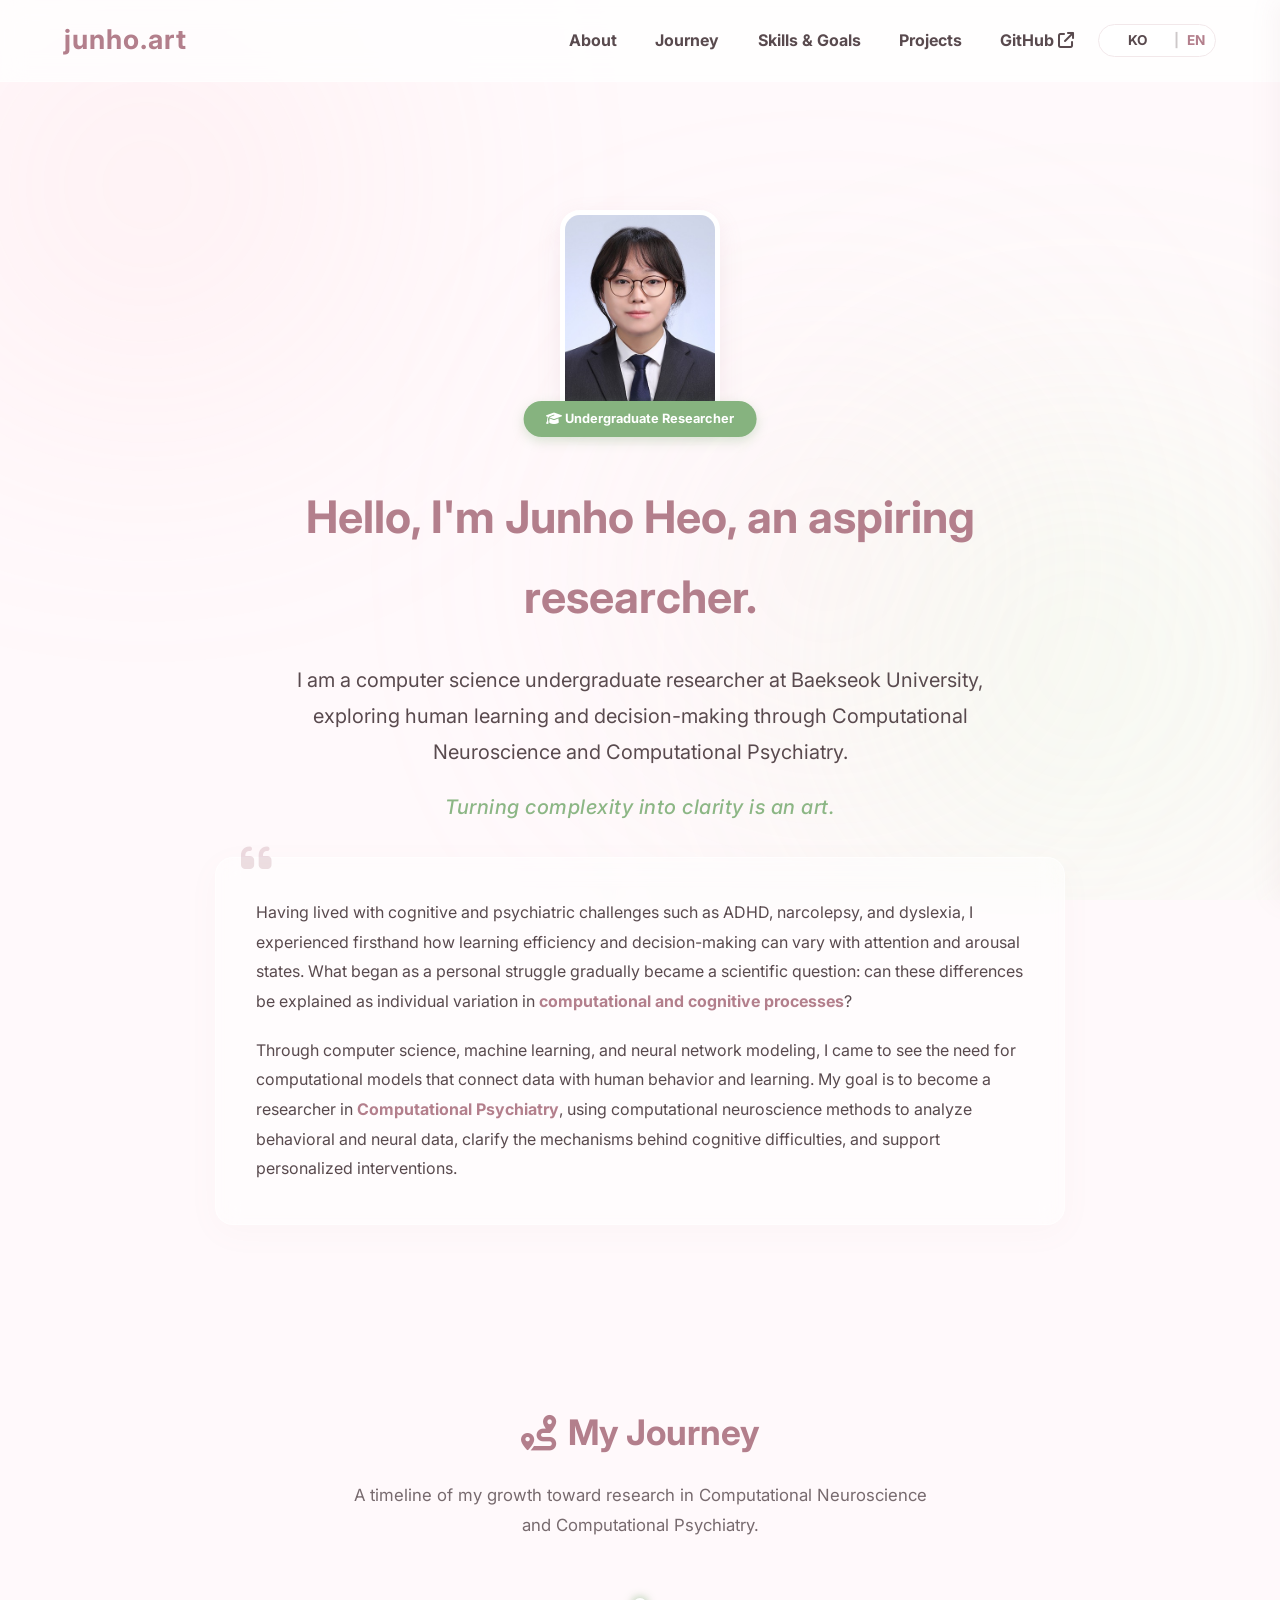
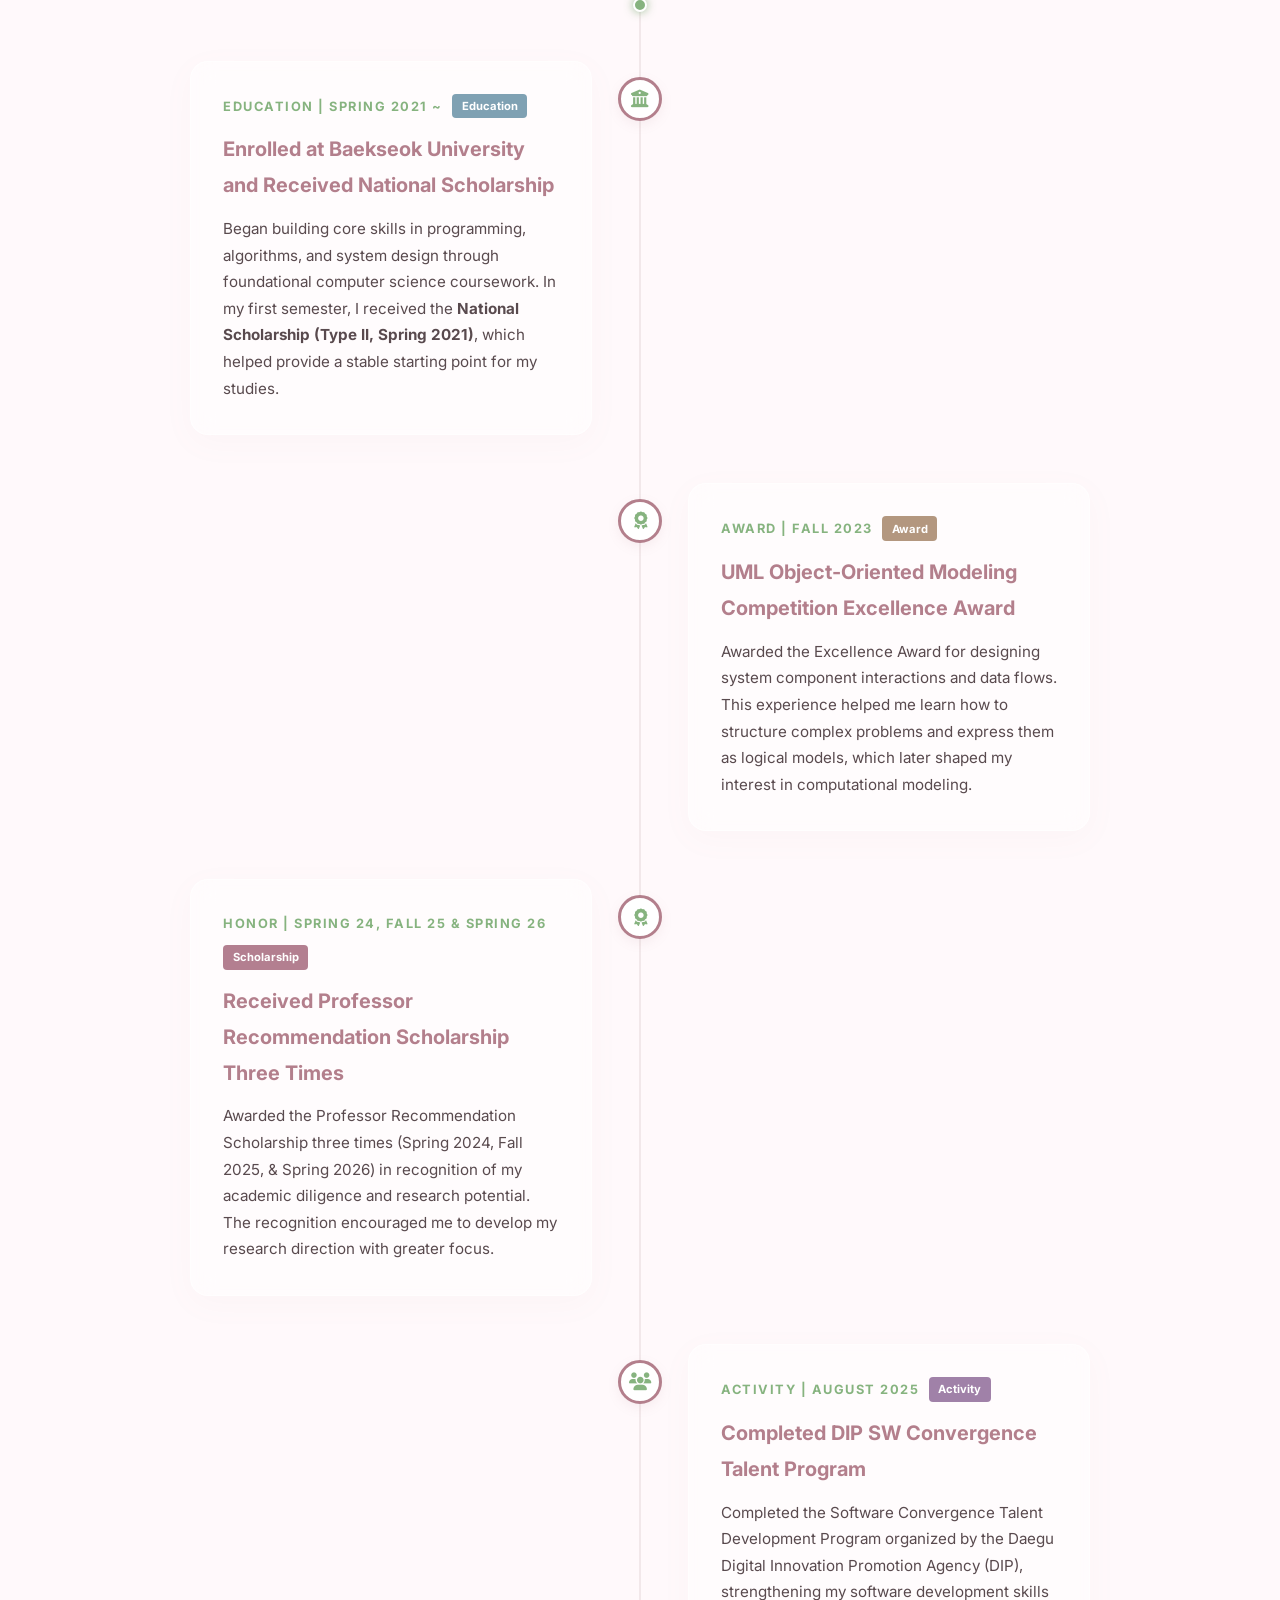
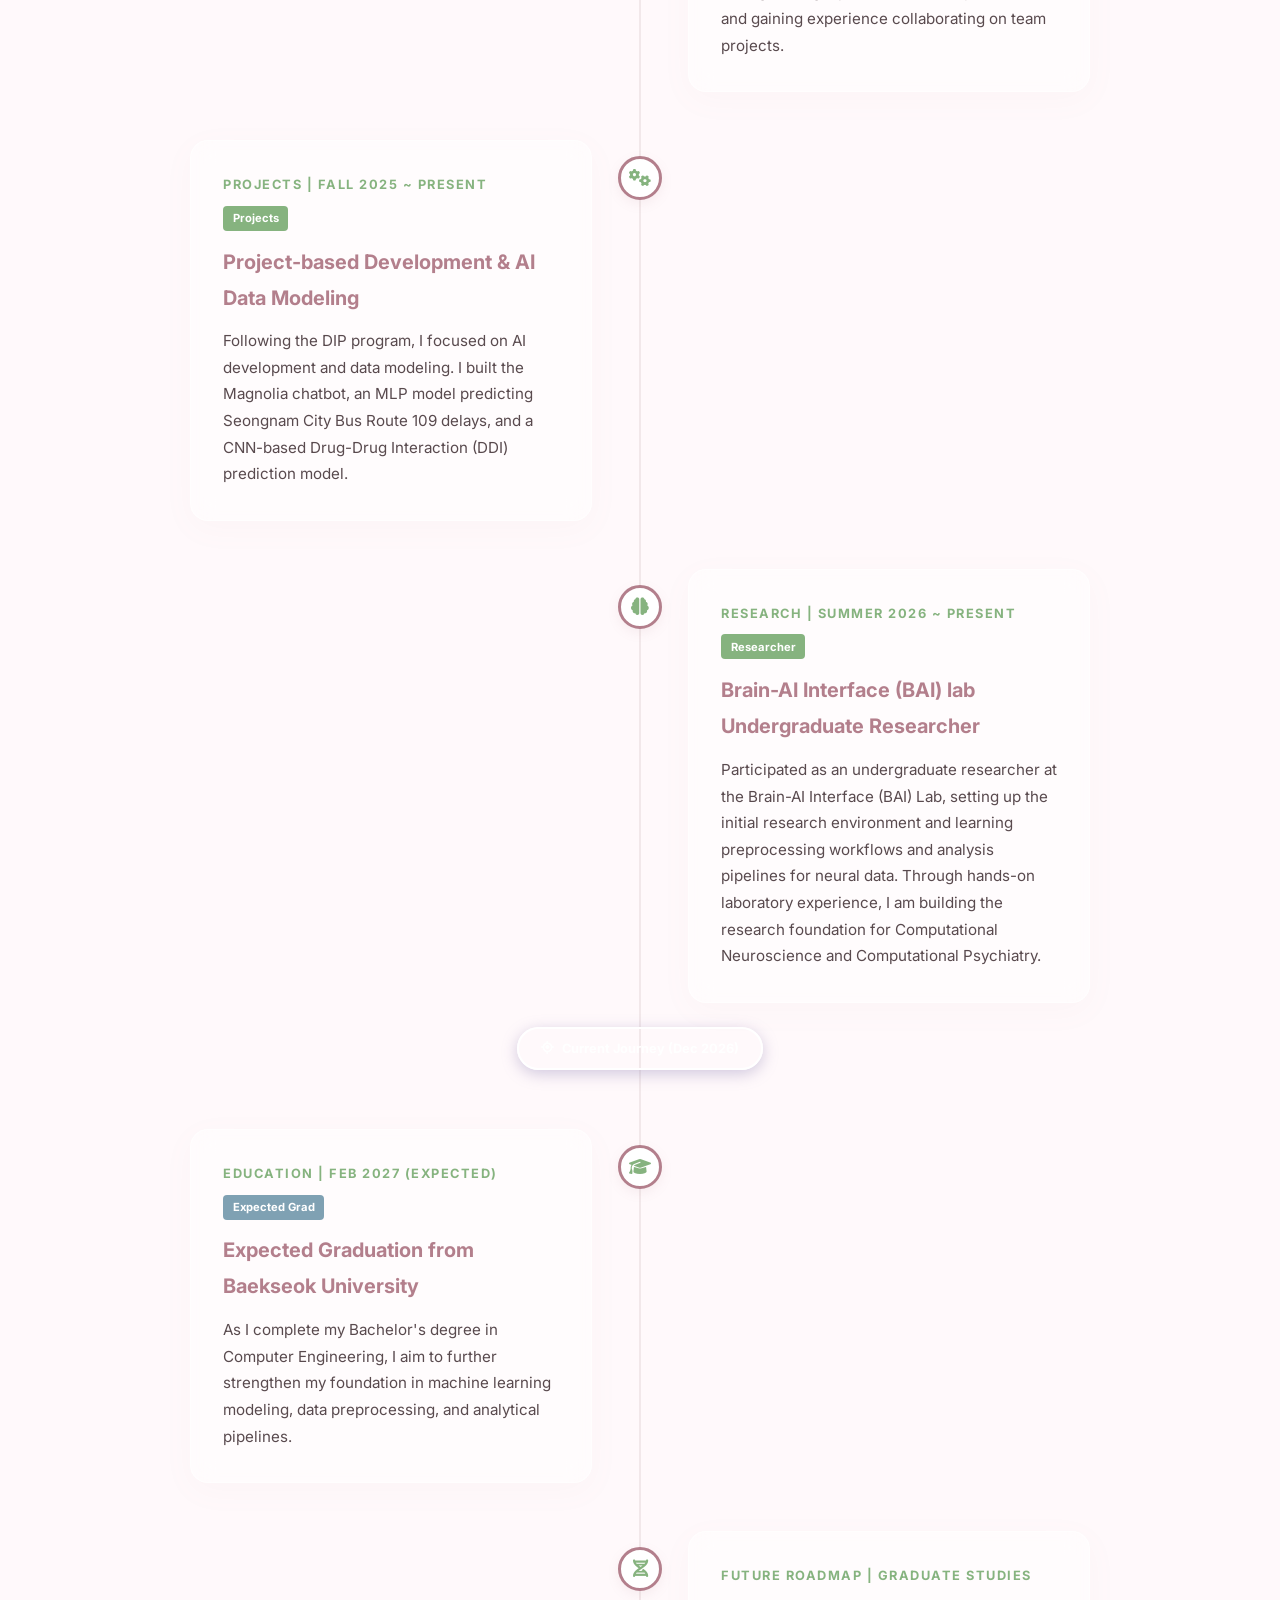
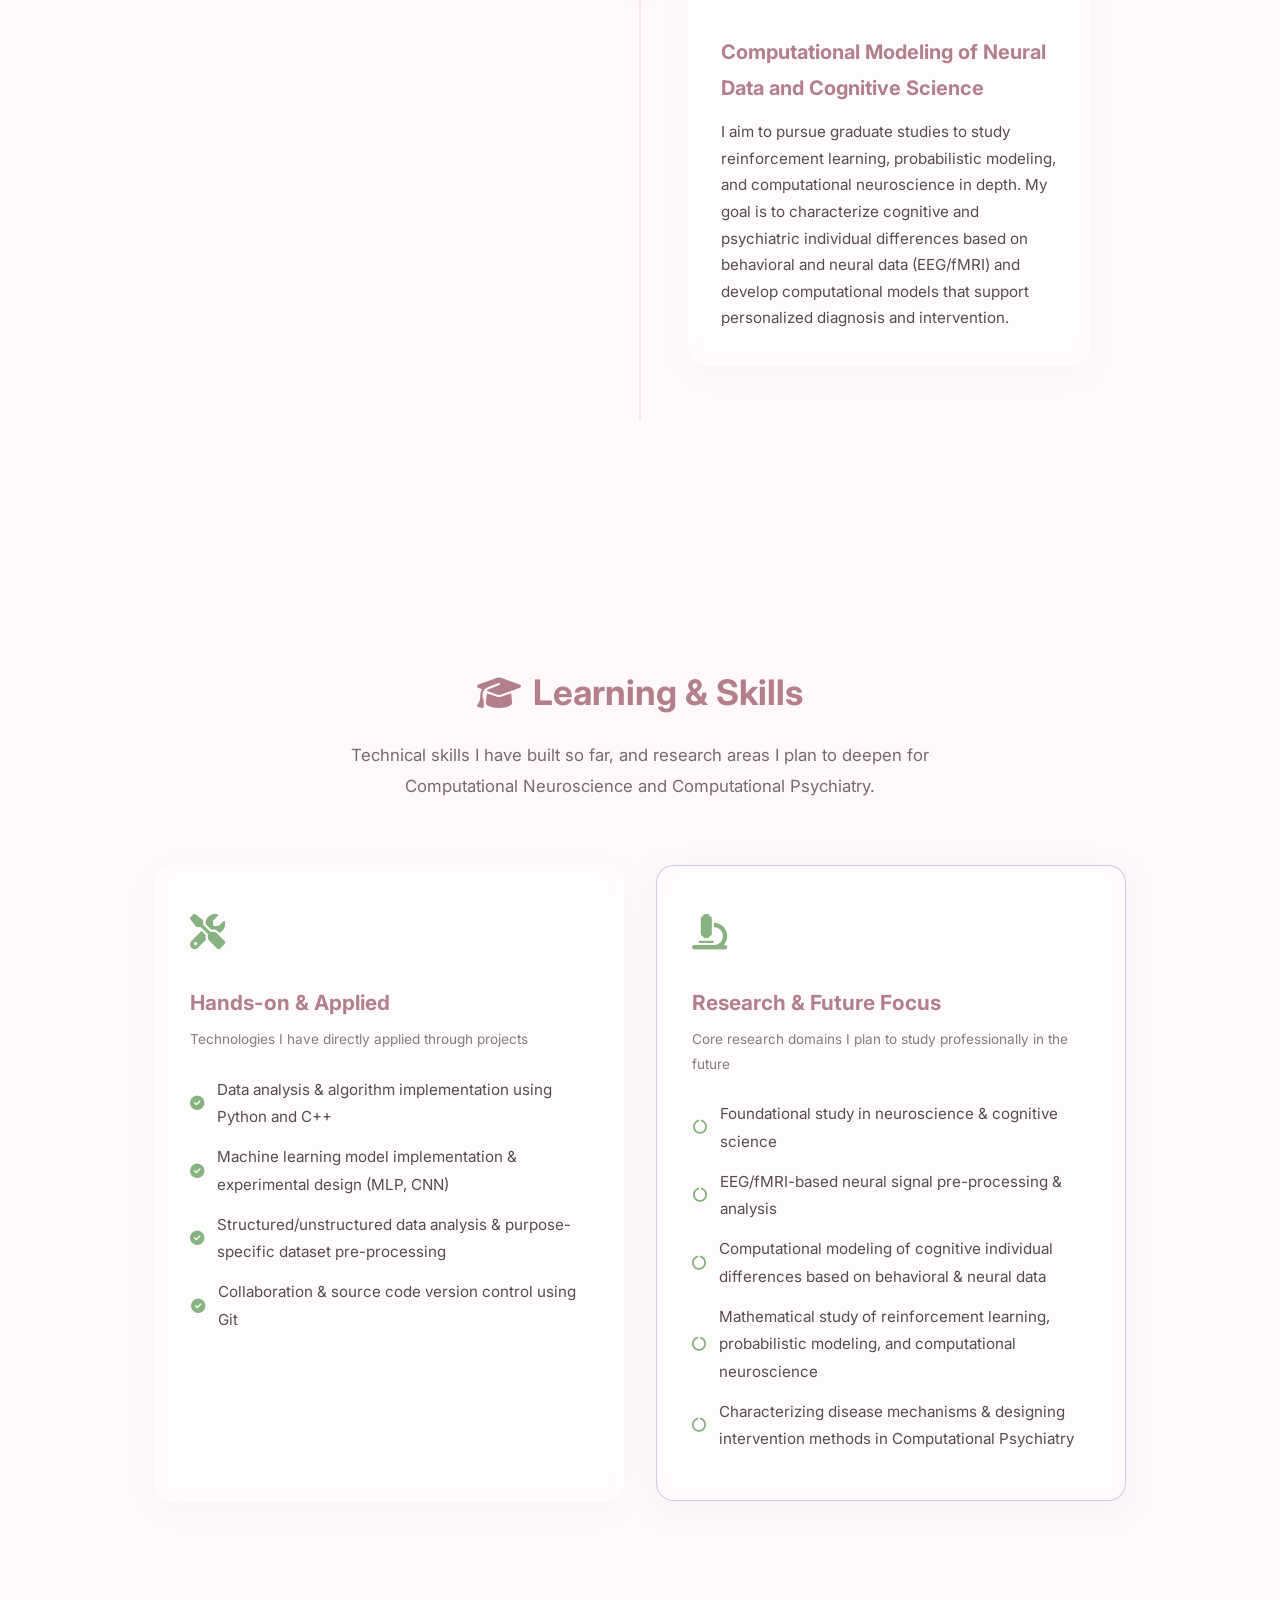
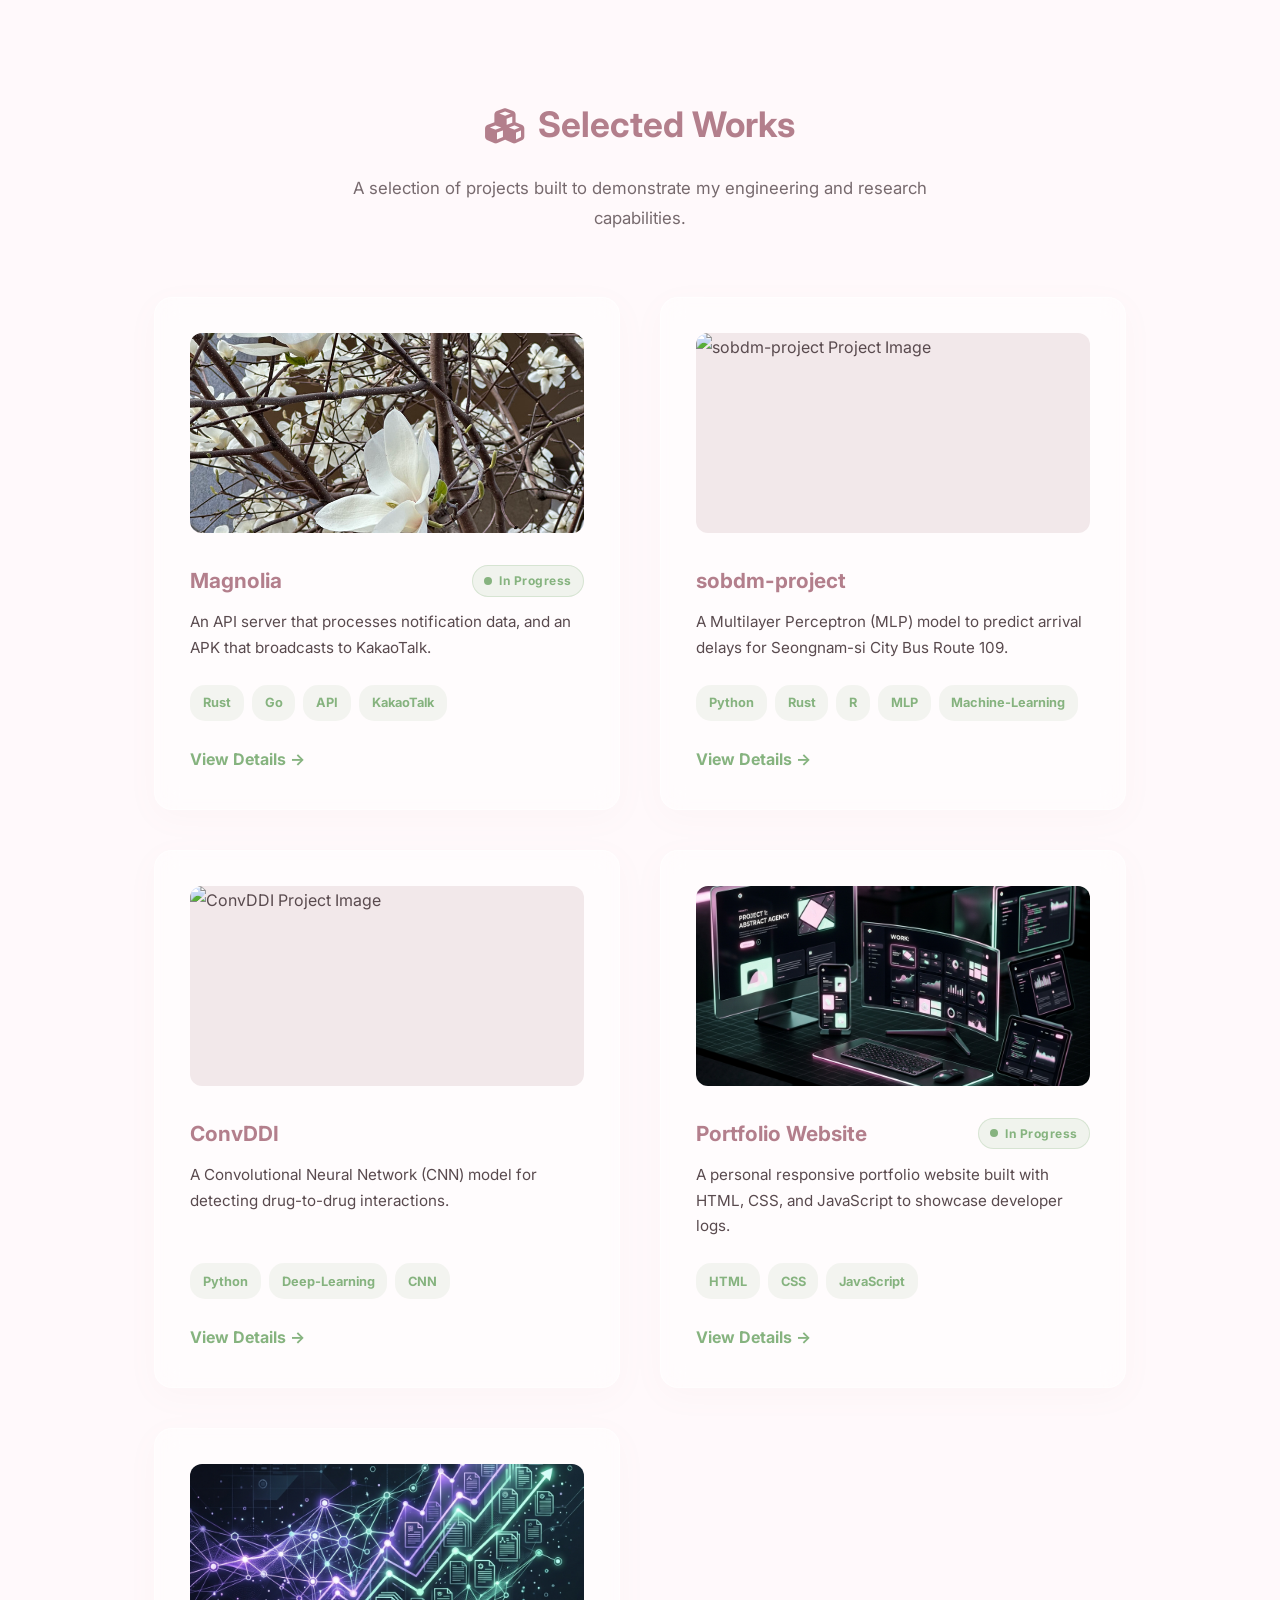
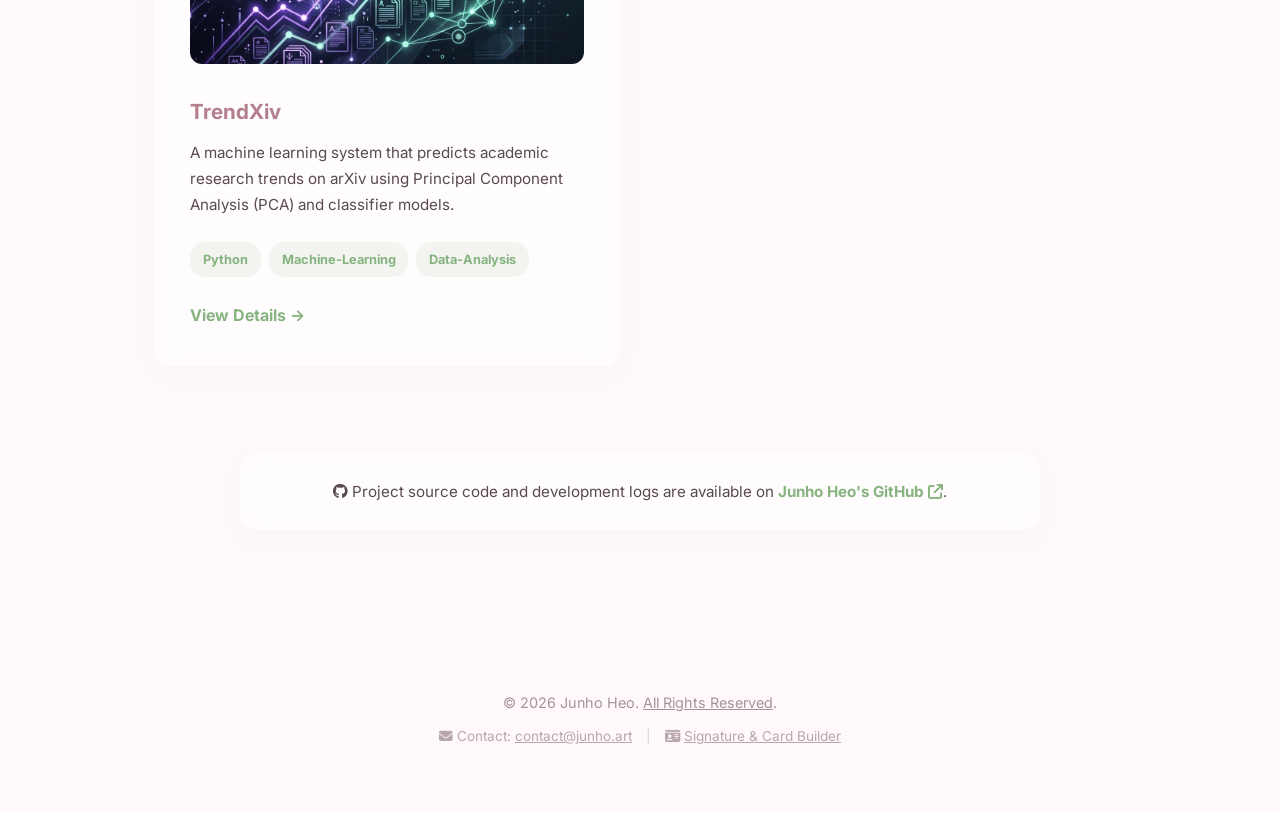
==== commit 10ce6f95: "Fix ignored owner" ====
--- a/index.html
+++ b/index.html
@@ -157,8 +157,8 @@
                             <span class="timeline-date">Education | 2021 Spring ~</span>
                             <span class="timeline-tag edu-tag">학력 & 장학</span>
                         </div>
-                        <h3>백석대학교 컴퓨터학부 입학</h3>
-                        <p>컴퓨터공학의 기초 과목을 이수하며 프로그래밍과 시스템 설계의 기본기를 쌓기 시작했습니다.</p>
+                        <h3>백석대학교 컴퓨터학부 입학 및 국가장학금 수혜</h3>
+                        <p>컴퓨터공학의 기초 과목을 이수하며 프로그래밍과 시스템 설계의 기본기를 쌓기 시작했습니다. 입학 첫 학기에는 <strong>국가장학금 II유형(2021년 1학기)</strong>을 수혜하며 학업의 출발점을 안정적으로 마련했습니다.</p>
                     </div>
                 </div>
 
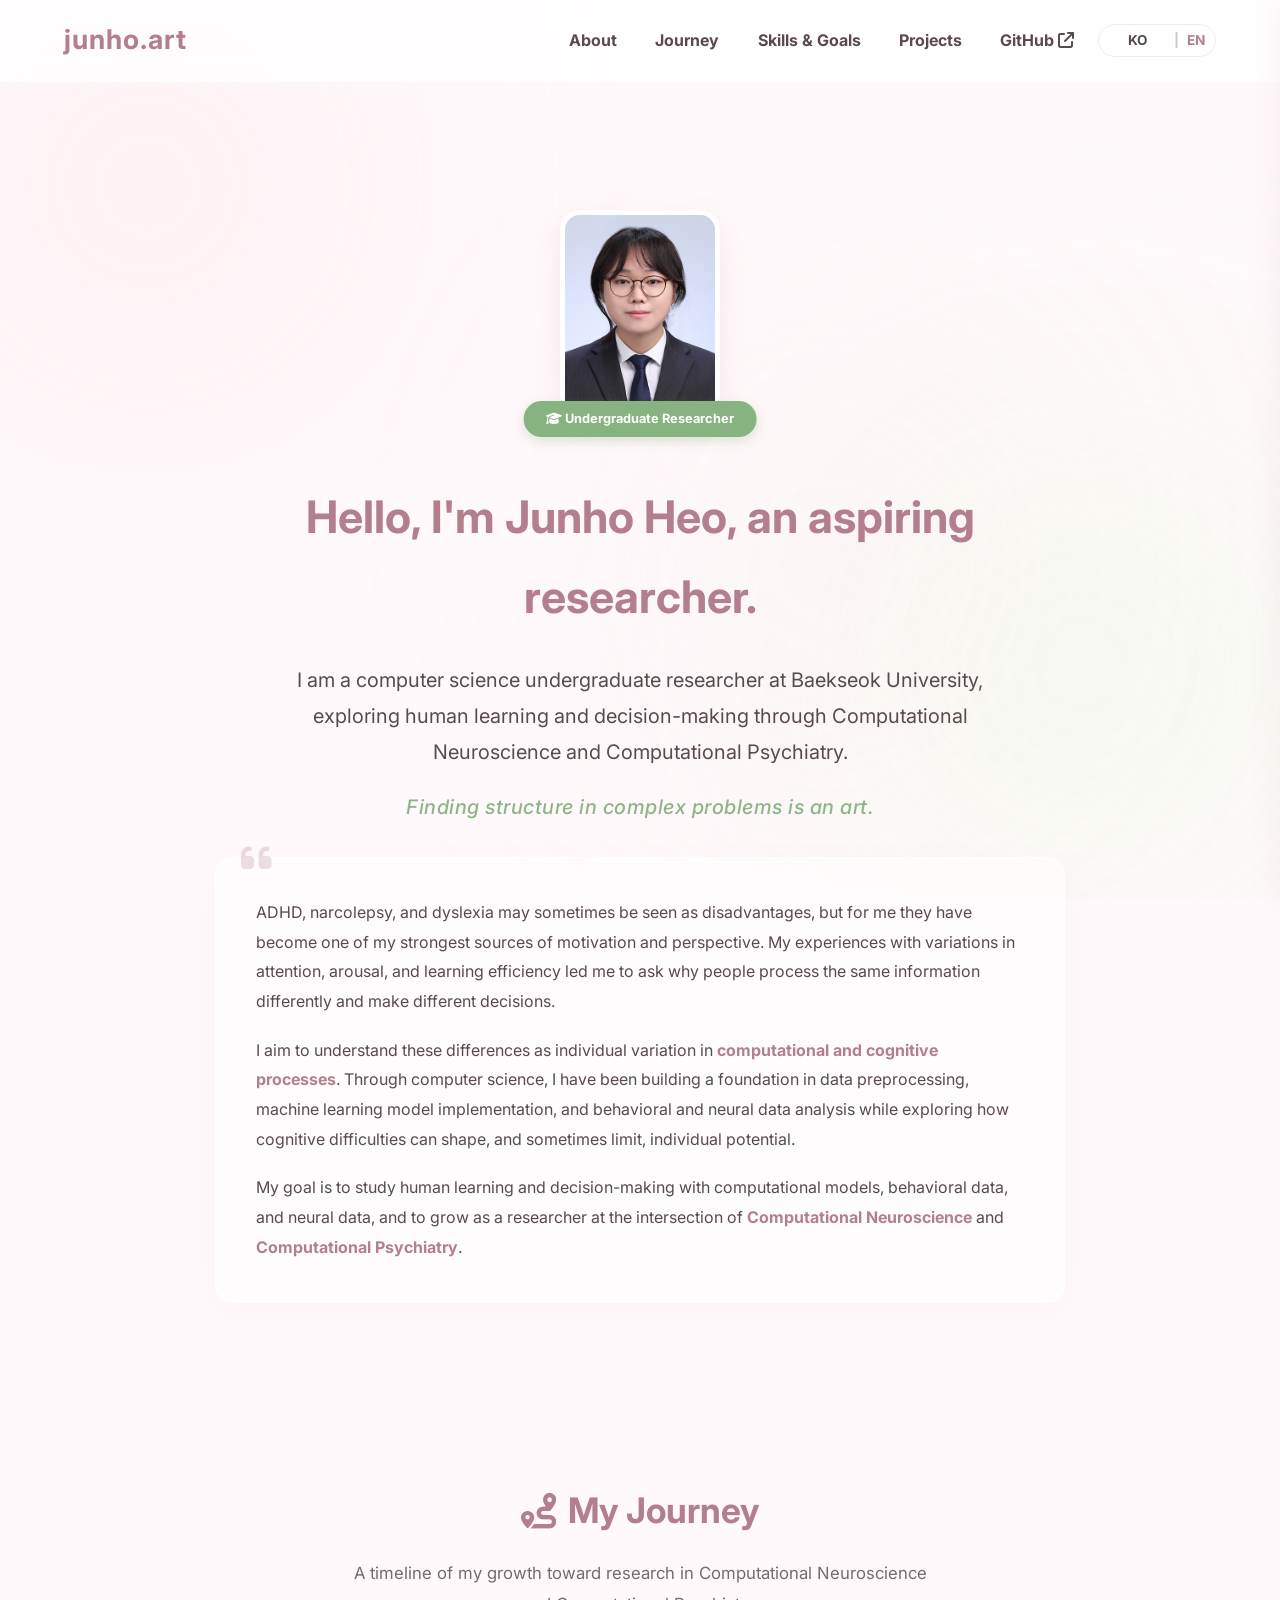
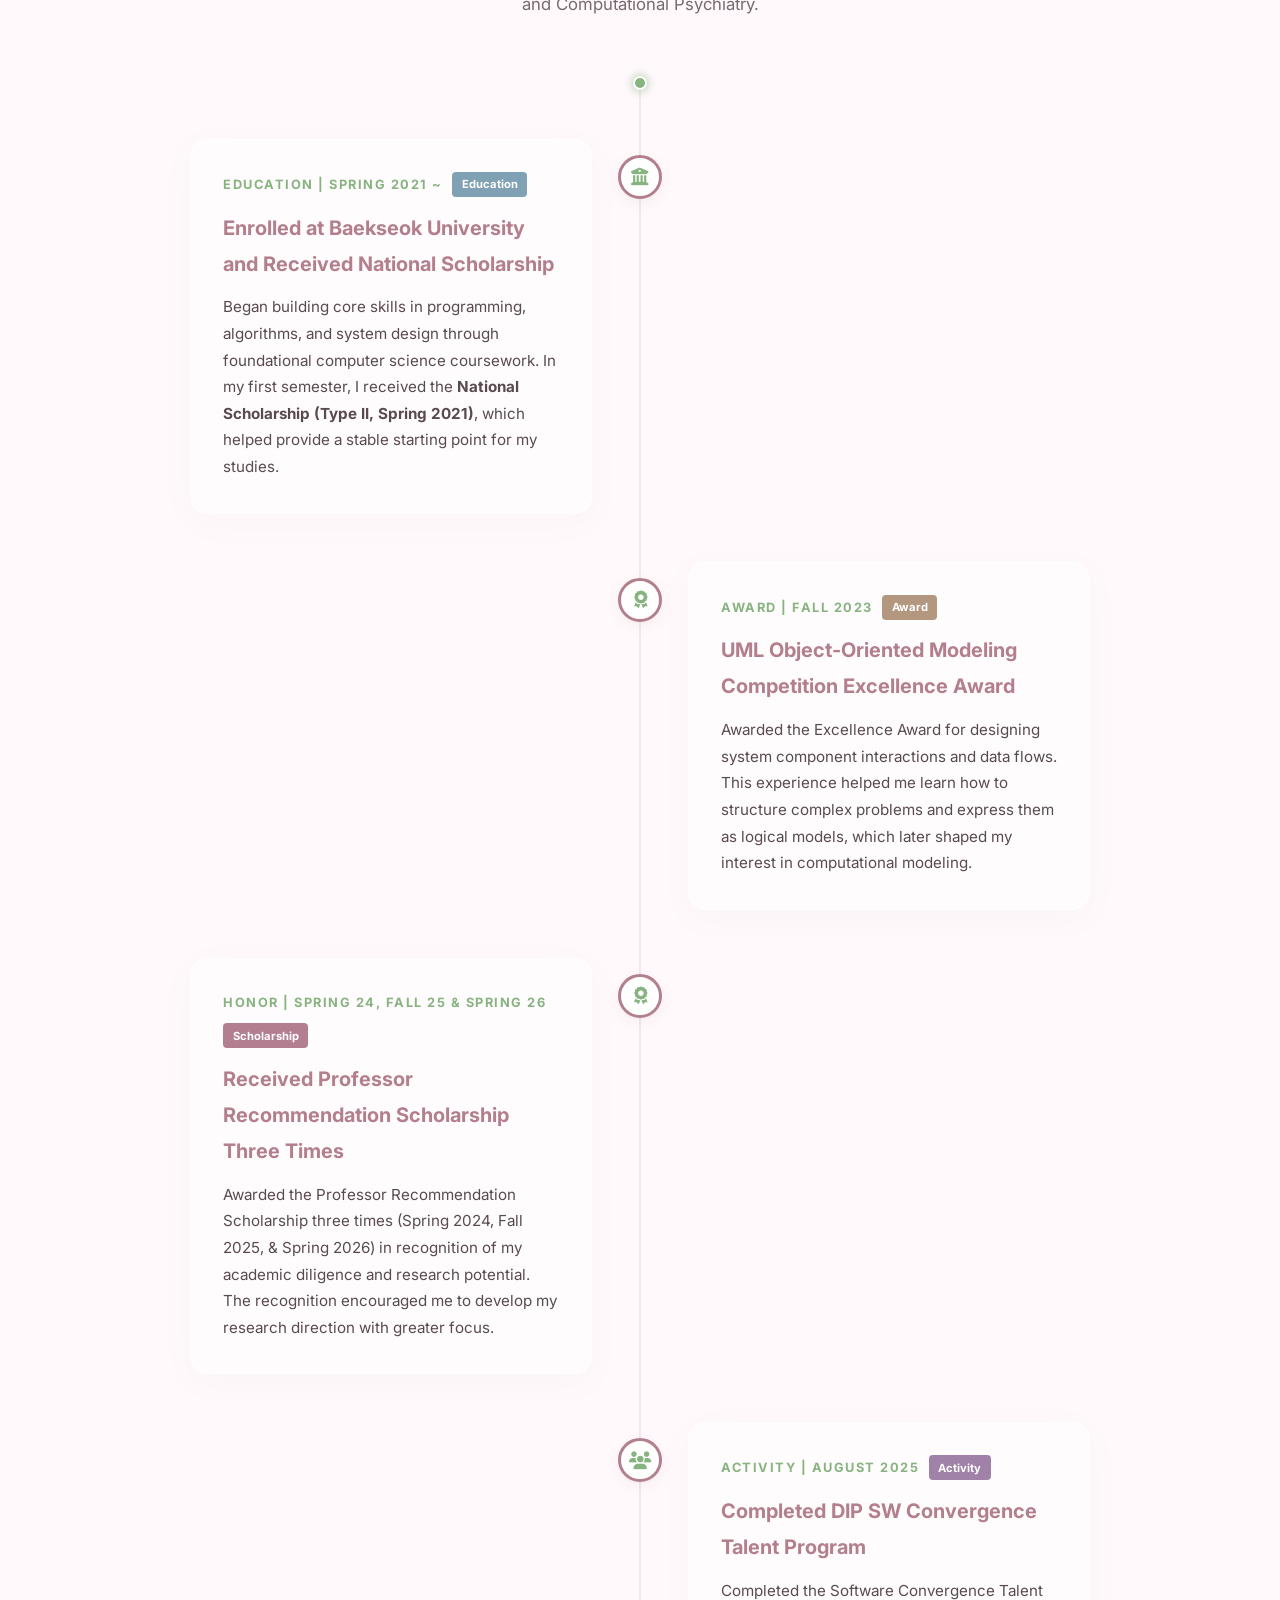
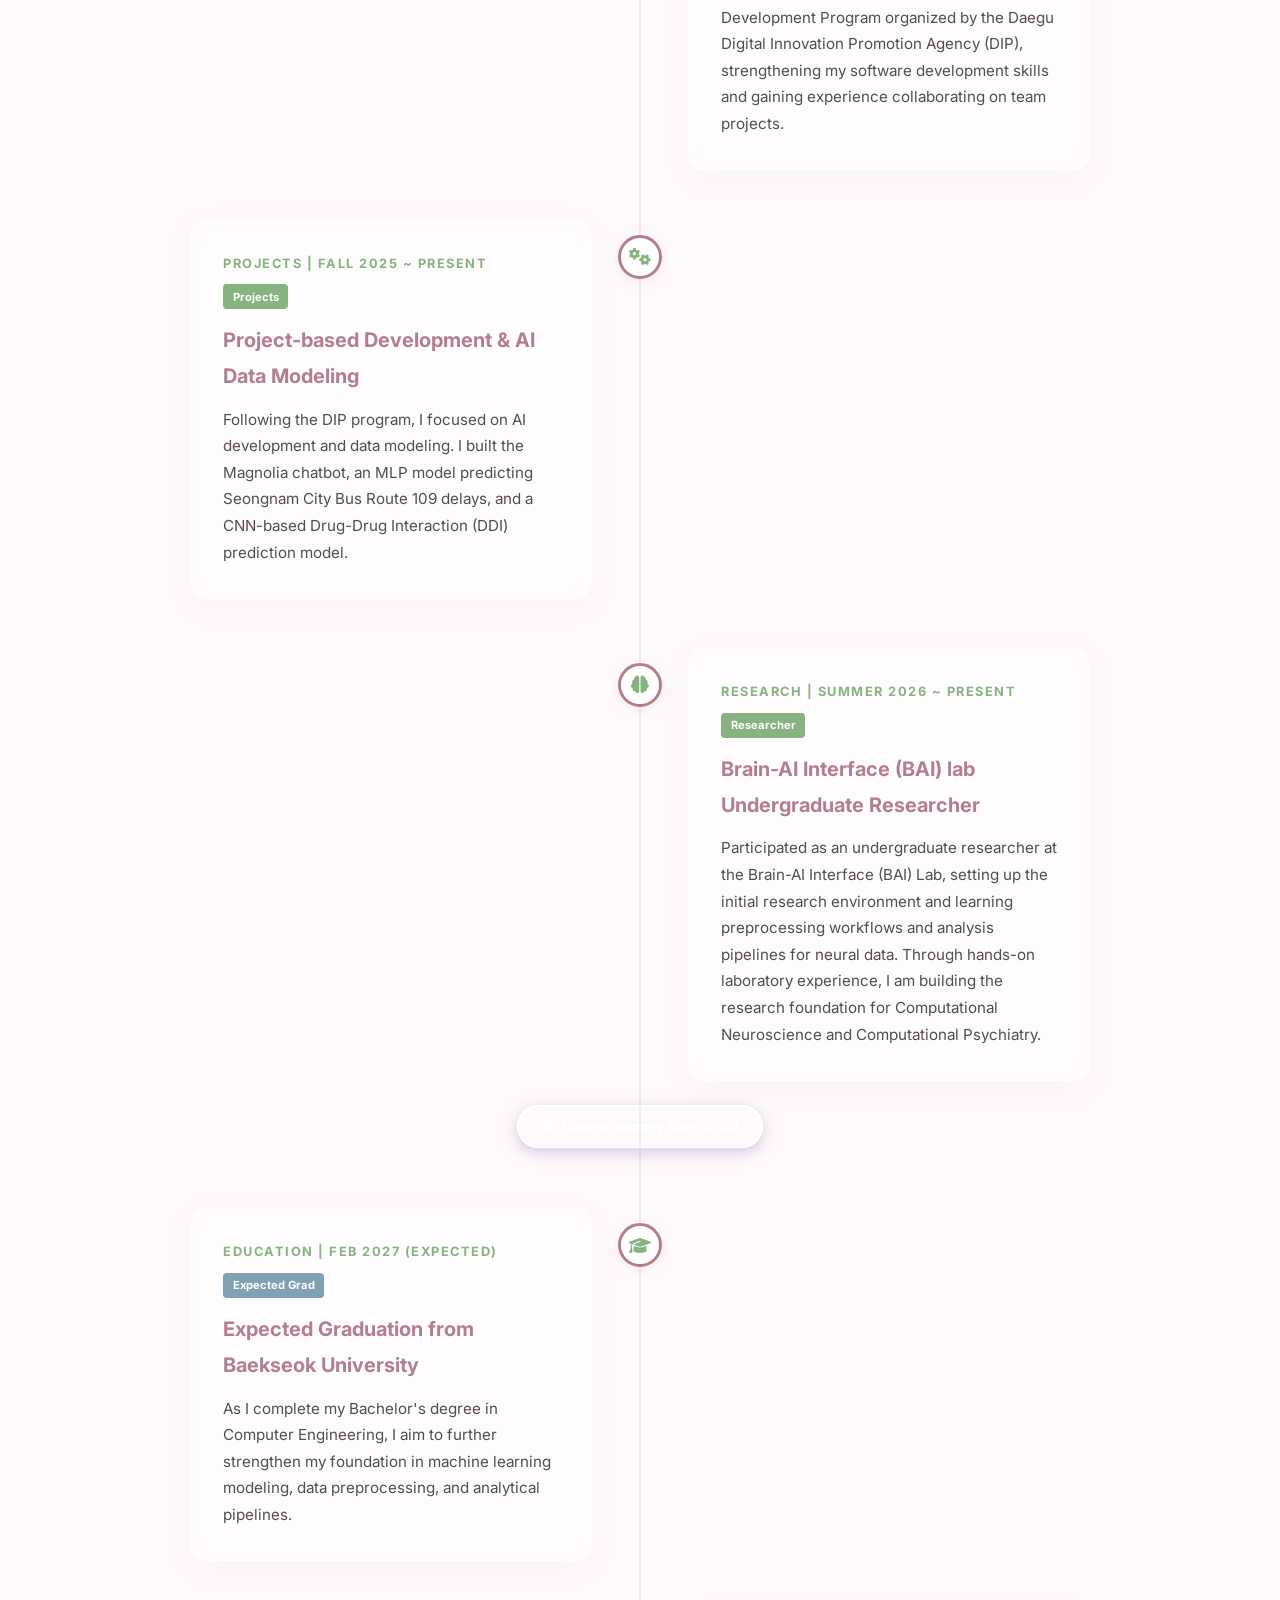
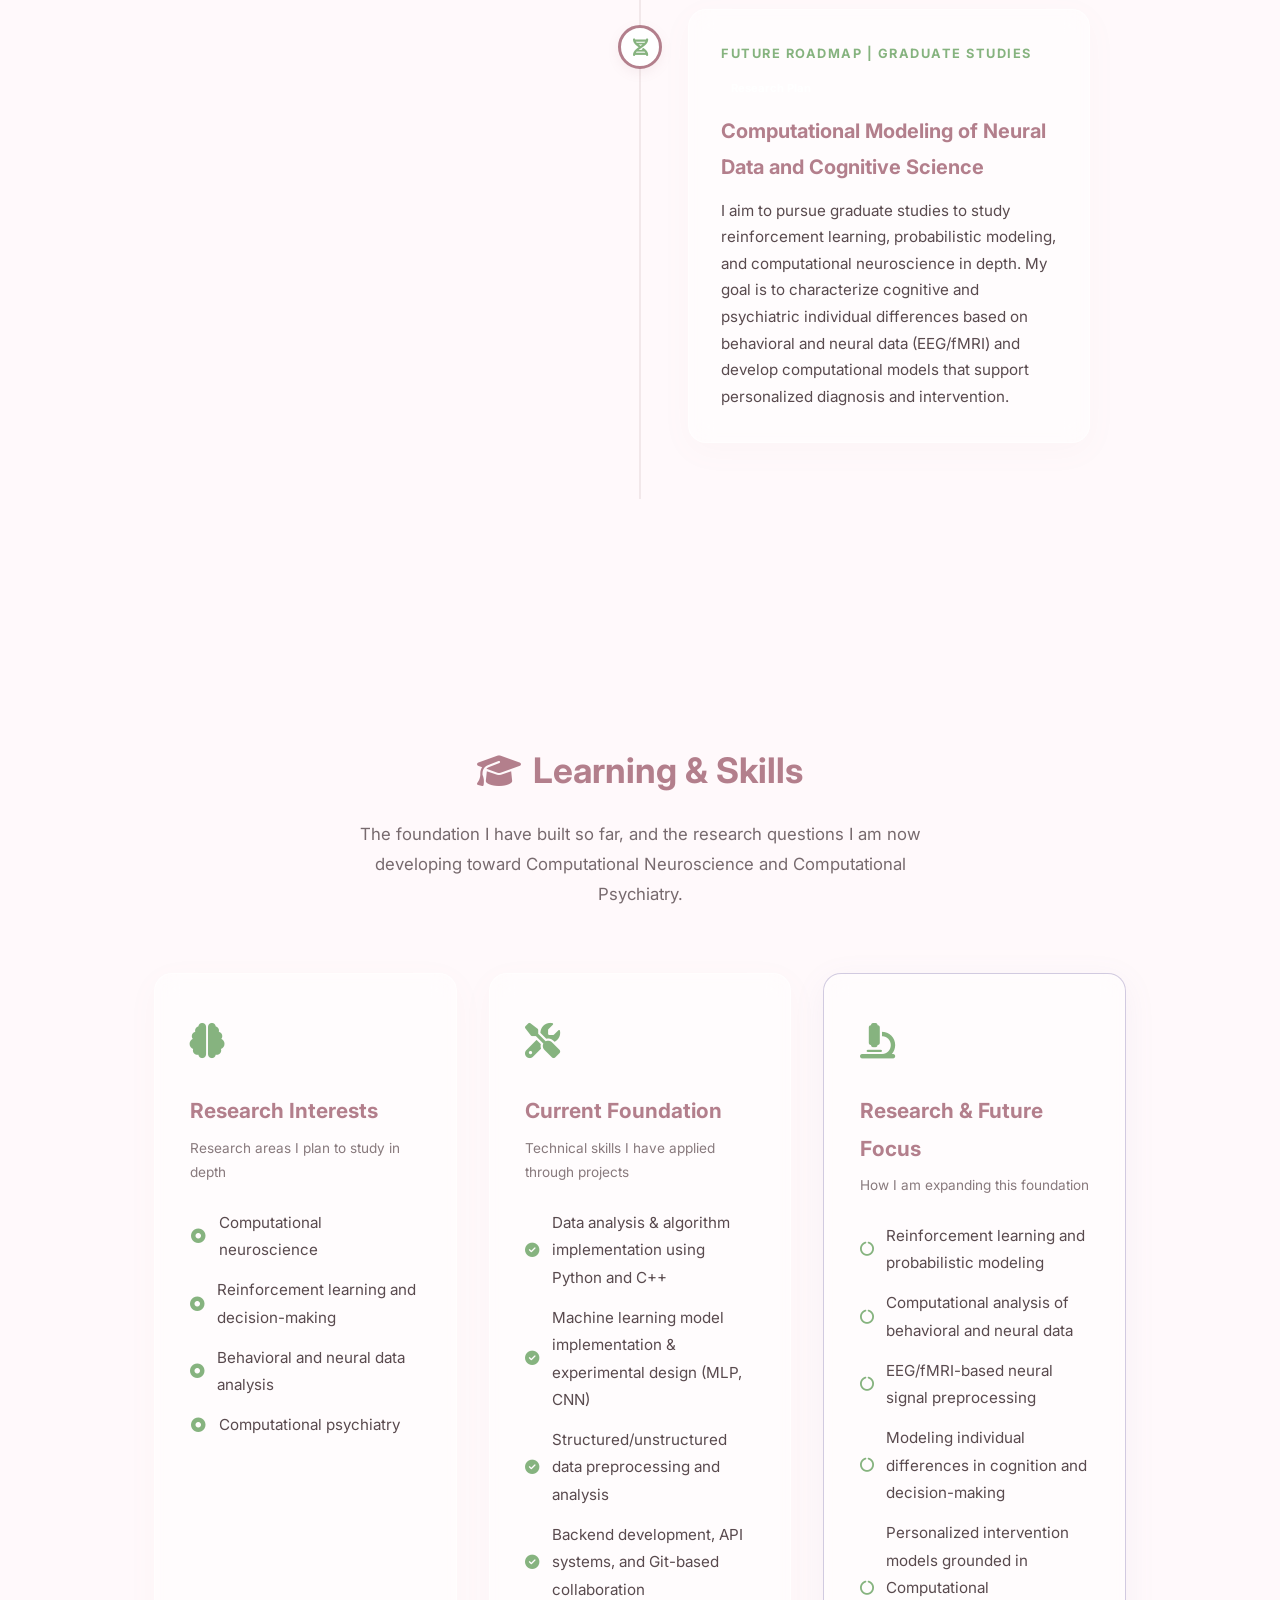
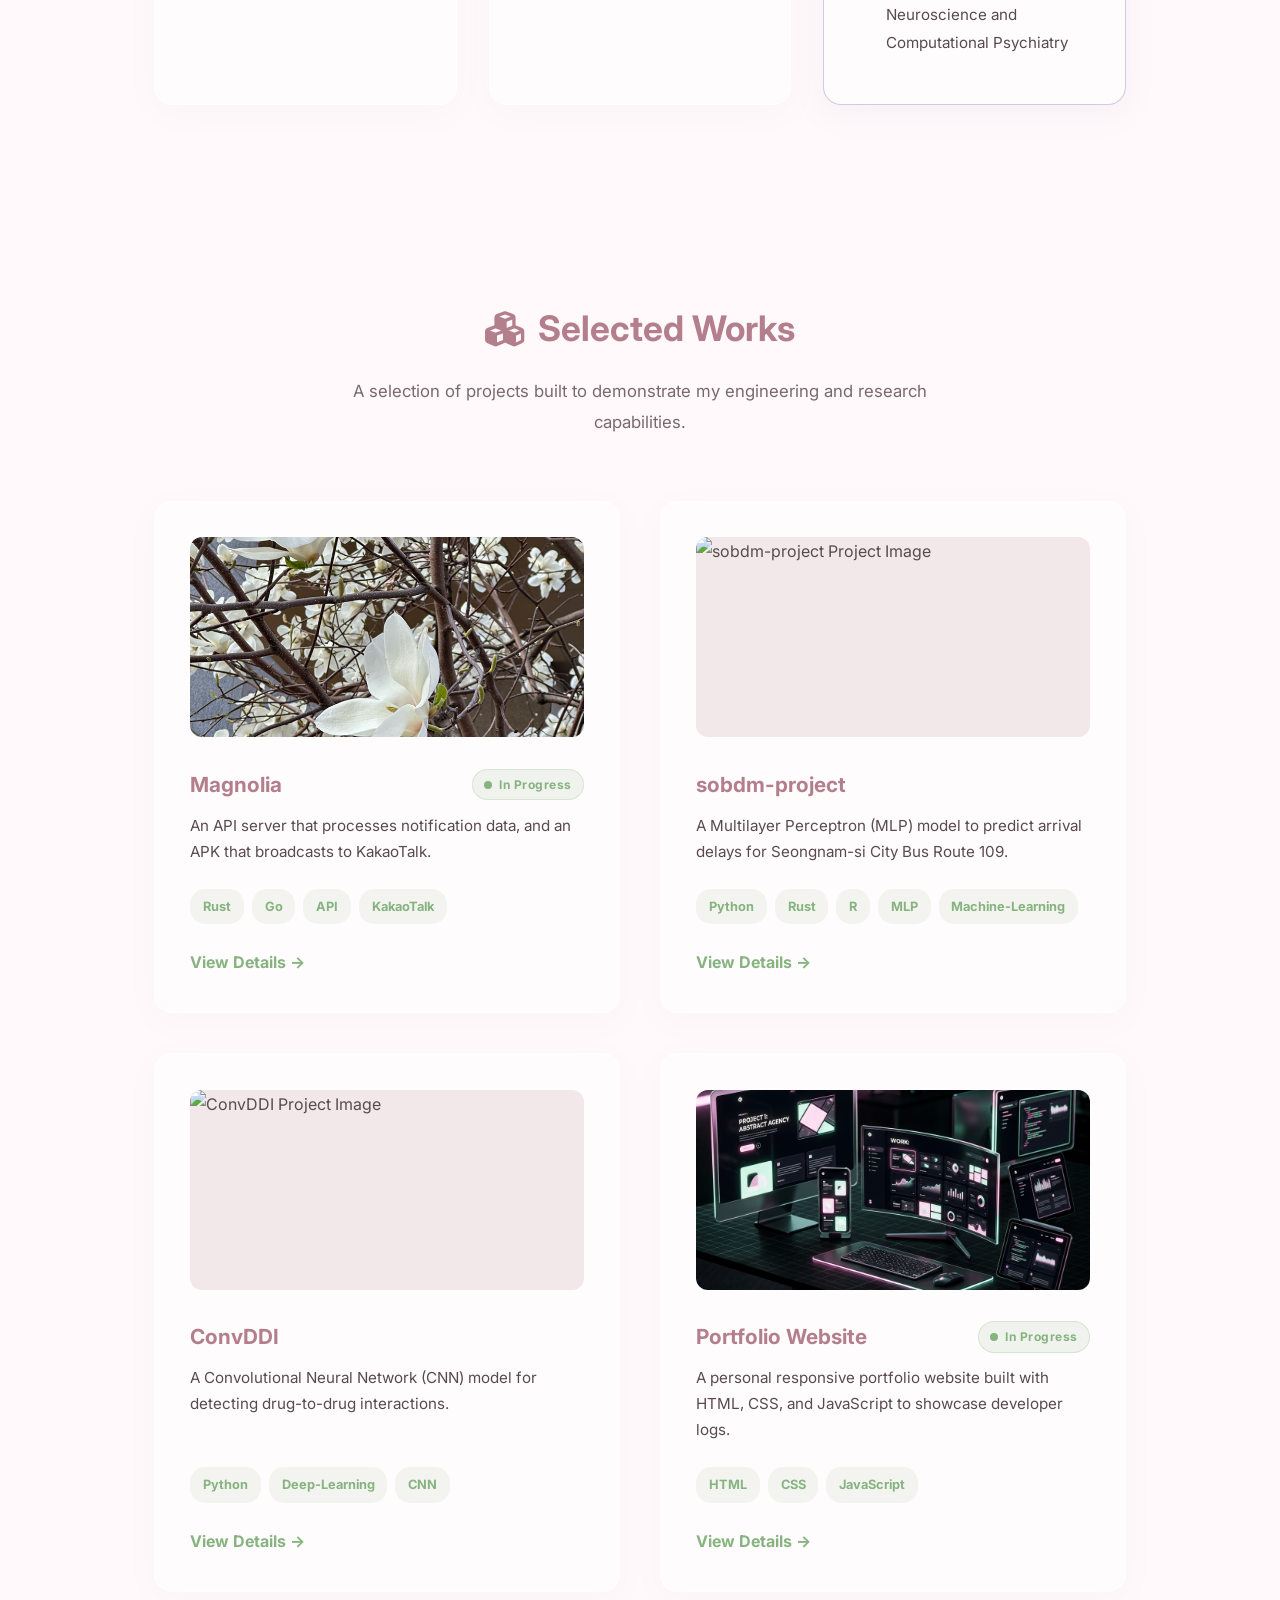
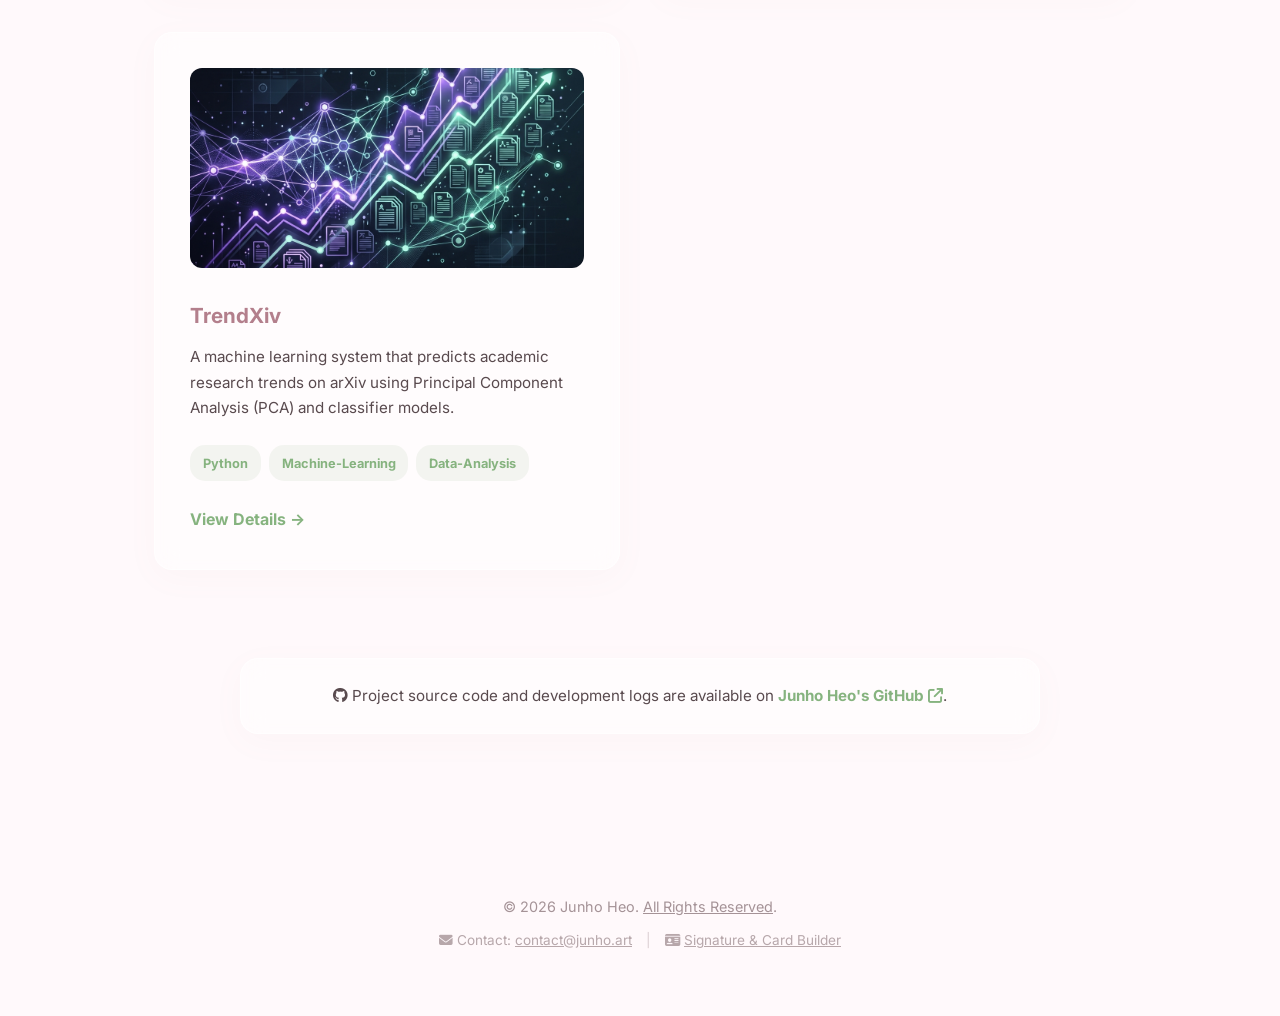
==== commit a4372aea: "Fix main messege" ====
--- a/index.html
+++ b/index.html
@@ -91,7 +91,7 @@
         <div class="mobile-lang-toggle">
             <span class="lang-active">KO</span>
             <span class="lang-sep">|</span>
-            <a href="index_en.html" onclick="event.preventDefault(); localStorage.setItem('user-language', 'en'); window.location.href='index_en.html';" class="lang-inactive">EN</a>
+            <a href="index_en.html" onclick="event.preventDefault(); localStorage.setItem('user-language', 'en'); window.location.href='index_en.html' + window.location.hash;" class="lang-inactive">EN</a>
         </div>
     </div>
 
@@ -108,7 +108,7 @@
                 <span class="lang-toggle-container">
                     <span class="lang-active">KO</span>
                     <span class="lang-sep">|</span>
-                    <a href="index_en.html" onclick="event.preventDefault(); localStorage.setItem('user-language', 'en'); window.location.href='index_en.html';" class="lang-inactive">EN</a>
+                    <a href="index_en.html" onclick="event.preventDefault(); localStorage.setItem('user-language', 'en'); window.location.href='index_en.html' + window.location.hash;" class="lang-inactive">EN</a>
                 </span>
             </nav>
             <button class="menu-btn" id="menuBtn" aria-label="Open navigation menu">
@@ -130,12 +130,13 @@
                 </div>
                 <h1>안녕하세요, 예비 연구자 허준호입니다.</h1>
                 <p class="hero-lead">백석대학교에서 컴퓨터공학을 전공하며, 계산신경과학과 계산정신의학의 관점에서 인간의 학습과 의사결정을 탐구하는 <strong>학부연구생</strong>입니다.</p>
-                <p class="hero-motto">Turning complexity into clarity is an art.</p>
+                <p class="hero-motto">Finding structure in complex problems is an art.</p>
 
                 <div class="hero-quote glass-card">
                     <i class="fa-solid fa-quote-left quote-icon" aria-hidden="true"></i>
-                    <p>ADHD, 기면병, 난독증이라는 인지적·정신의학적 어려움을 겪으며, 주의와 각성 상태에 따라 학습 효율과 의사결정 방식이 크게 달라지는 경험을 해왔습니다. 처음에는 이를 개인적인 장애물로만 여겼지만, 점차 이러한 차이를 <strong>계산적·인지적 과정의 개인차</strong>로 설명할 수 있다는 학문적 문제의식을 갖게 되었습니다.</p>
-                    <p>컴퓨터공학을 기반으로 기계학습과 인공신경망 모델링을 학습하면서, 데이터로부터 인간의 행동과 학습을 설명하는 계산 모델(Computational model)의 필요성을 깨달았습니다. 제 목표는 행동 및 신경 데이터를 계산신경과학적 방법으로 분석하여, 인지적 어려움이 개인의 잠재력을 제한하는 기전을 규명하고 개인별 개입을 돕는 <strong>계산정신의학(Computational Psychiatry)</strong> 연구자가 되는 것입니다.</p>
+                    <p>ADHD, 기면병, 난독증은 때로 단점처럼 보일 수 있지만, 저에게는 인간의 인지와 학습을 더 깊이 이해하게 만든 가장 큰 원동력이자 장점입니다. 주의, 각성, 학습 효율의 변동을 직접 경험하며, 같은 정보를 접하더라도 사람마다 처리 방식과 의사결정이 달라지는 이유에 관심을 갖게 되었습니다.</p>
+                    <p>저는 이러한 차이를 <strong>계산적·인지적 과정의 개인차</strong>로 이해하고 설명하고자 합니다. 컴퓨터공학을 기반으로 데이터 전처리, 기계학습 모델 구현, 행동 및 신경 데이터 분석의 기초를 쌓으며, 개인의 어려움이 잠재력을 제한하는 방식과 이를 도울 수 있는 계산적 접근을 탐구하고 있습니다.</p>
+                    <p>제 목표는 계산 모델과 행동·신경 데이터를 활용해 인간의 학습과 의사결정을 연구하고, 개인별 이해와 개입을 돕는 <strong>계산신경과학(Computational Neuroscience)</strong>과 <strong>계산정신의학(Computational Psychiatry)</strong>의 접점에서 연구자로 성장하는 것입니다.</p>
                 </div>
             </div>
         </section>
@@ -269,33 +270,46 @@
         <!-- 핵심 역량 섹션 (Skills) -->
         <section id="skills" class="section reveal-on-scroll">
             <h2><i class="fa-solid fa-graduation-cap" aria-hidden="true"></i> Learning & Skills</h2>
-            <p class="section-desc">계산신경과학과 계산정신의학 연구로 확장하기 위해 쌓아온 기술 역량과 앞으로 깊이 있게 다룰 연구 영역입니다.</p>
+            <p class="section-desc">계산신경과학과 계산정신의학 연구로 확장하기 위해 쌓아온 기반과 현재 집중하고 있는 연구 관심사입니다.</p>
 
             <div class="skills-grid">
-                <!-- 역량 1: Learned & Applied -->
+                <!-- 역량 1: Research Interests -->
+                <div class="skills-card glass-card">
+                    <div class="card-icon"><i class="fa-solid fa-brain" aria-hidden="true"></i></div>
+                    <h3>Research Interests</h3>
+                    <p class="card-sub">앞으로 깊이 있게 다루고 싶은 연구 주제</p>
+                    <ul class="skills-list">
+                        <li><i class="fa-solid fa-circle-dot" aria-hidden="true"></i> 계산신경과학(Computational Neuroscience)</li>
+                        <li><i class="fa-solid fa-circle-dot" aria-hidden="true"></i> 강화학습과 의사결정 모델링</li>
+                        <li><i class="fa-solid fa-circle-dot" aria-hidden="true"></i> 행동 및 신경 데이터 분석</li>
+                        <li><i class="fa-solid fa-circle-dot" aria-hidden="true"></i> 계산정신의학(Computational Psychiatry)</li>
+                    </ul>
+                </div>
+
+                <!-- 역량 2: Current Foundation -->
                 <div class="skills-card glass-card">
                     <div class="card-icon"><i class="fa-solid fa-screwdriver-wrench" aria-hidden="true"></i></div>
-                    <h3>Hands-on & Applied</h3>
-                    <p class="card-sub">프로젝트를 통해 직접 적용해 본 기술</p>
+                    <h3>Current Foundation</h3>
+                    <p class="card-sub">프로젝트를 통해 직접 쌓아온 기술 기반</p>
                     <ul class="skills-list">
                         <li><i class="fa-solid fa-circle-check" aria-hidden="true"></i> Python, C++ 기반 데이터 분석 및 알고리즘 구현</li>
                         <li><i class="fa-solid fa-circle-check" aria-hidden="true"></i> MLP & CNN 기반 기계학습 모델 구현 및 실험 설계</li>
-                        <li><i class="fa-solid fa-circle-check" aria-hidden="true"></i> 정형 · 비정형 데이터 분석 및 목적에 맞춘 데이터셋 전처리</li>
-                        <li><i class="fa-solid fa-circle-check" aria-hidden="true"></i> Git 환경을 이용한 협업 및 소스코드 버전 제어</li>
+                        <li><i class="fa-solid fa-circle-check" aria-hidden="true"></i> 정형·비정형 데이터 전처리와 분석</li>
+                        <li><i class="fa-solid fa-circle-check" aria-hidden="true"></i> 백엔드 개발, API 시스템, Git 기반 협업</li>
                     </ul>
                 </div>
 
-                <!-- 역량 2: Future Target -->
+                <!-- 역량 3: Future Target -->
                 <div class="skills-card glass-card future-focus-card">
                     <div class="card-icon"><i class="fa-solid fa-microscope" aria-hidden="true"></i></div>
                     <h3>Research & Future Focus</h3>
-                    <p class="card-sub">앞으로 전문적으로 배우고자 하는 핵심 도메인</p>
+                    <p class="card-sub">현재 기반을 확장해 나갈 연구 방향</p>
                     <ul class="skills-list">
-                        <li><i class="fa-solid fa-circle-notch fa-spin" aria-hidden="true"></i> 기초 신경과학(Neuroscience) 및 인지과학(Cognitive Science) 학습</li>
-                        <li><i class="fa-solid fa-circle-notch fa-spin" aria-hidden="true"></i> EEG/fMRI 기반 뇌신경 신호 데이터 전처리 및 분석 기술</li>
-                        <li><i class="fa-solid fa-circle-notch fa-spin" aria-hidden="true"></i> 행동 데이터와 뇌신경 데이터를 활용한 인지적 개인차 계산 모델링</li>
-                        <li><i class="fa-solid fa-circle-notch fa-spin" aria-hidden="true"></i> 강화학습, 확률적 모델링 및 계산신경과학의 수학적 기초</li>
-                        <li><i class="fa-solid fa-circle-notch fa-spin" aria-hidden="true"></i> 계산정신의학 관점의 질환 기전 연구 및 개입 기법 설계</li>
+                        <li><i class="fa-solid fa-circle-notch fa-spin" aria-hidden="true"></i> 강화학습과 확률적 모델링</li>
+                        <li><i class="fa-solid fa-circle-notch fa-spin" aria-hidden="true"></i> 행동 및 신경 데이터의 계산적 분석</li>
+                        <li><i class="fa-solid fa-circle-notch fa-spin" aria-hidden="true"></i> EEG/fMRI 기반 신경 신호 전처리</li>
+                        <li><i class="fa-solid fa-circle-notch fa-spin" aria-hidden="true"></i> 인지적 개인차와 의사결정 과정 모델링</li>
+                        <li><i class="fa-solid fa-circle-notch fa-spin" aria-hidden="true"></i> 계산신경과학·계산정신의학 기반 개인별 개입 모델</li>
                     </ul>
                 </div>
             </div>
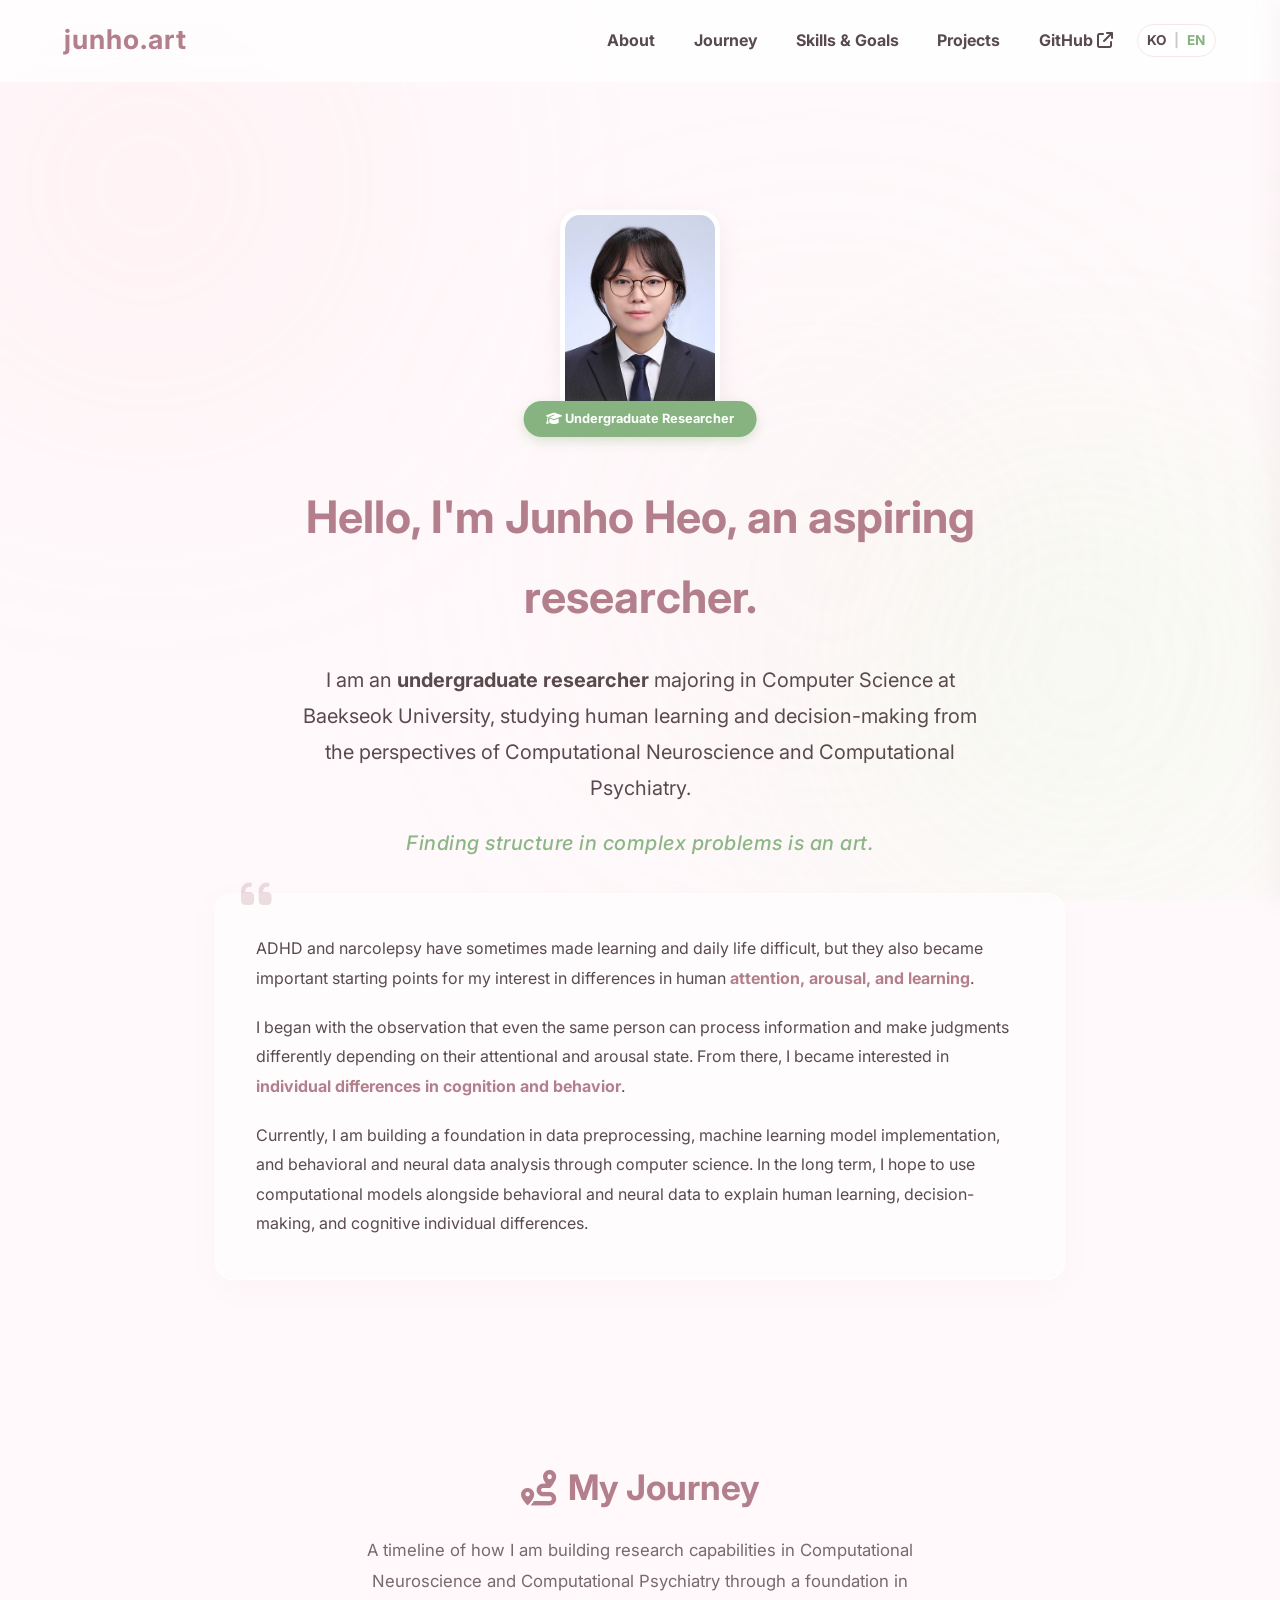
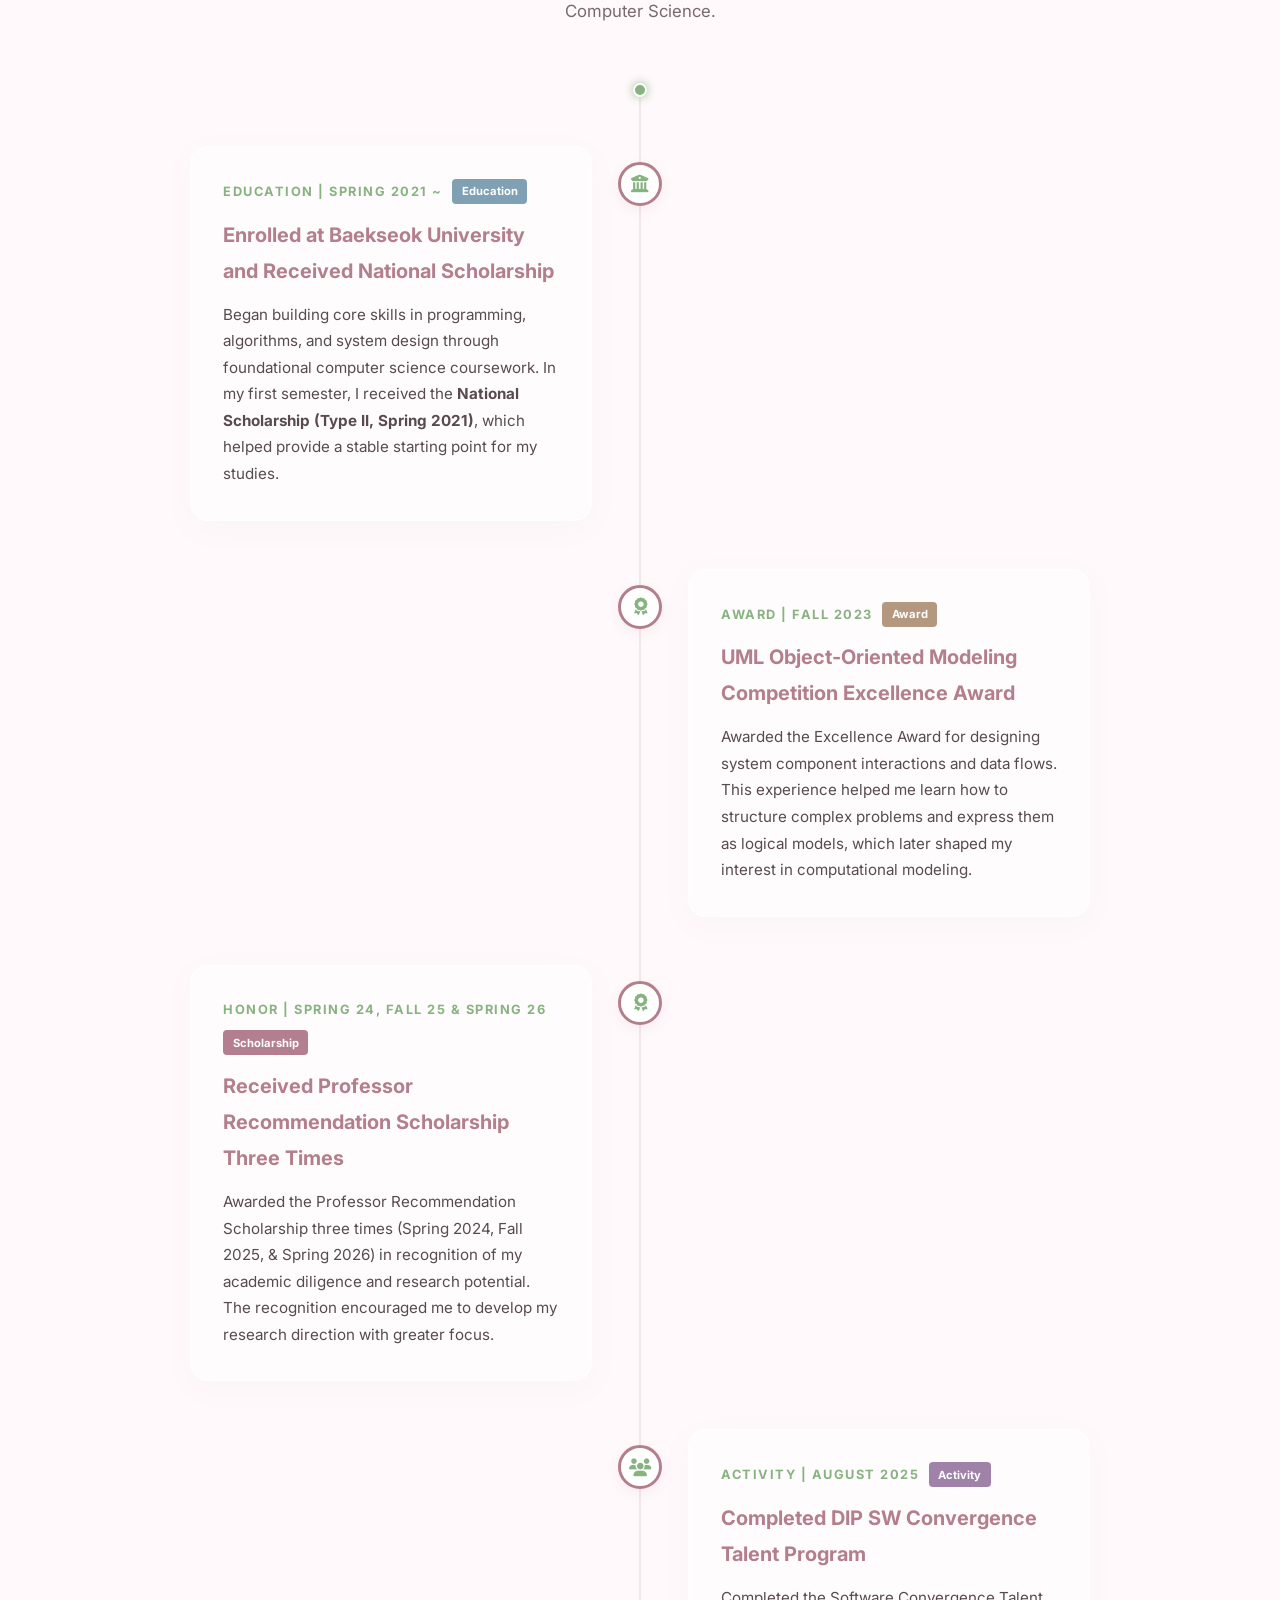
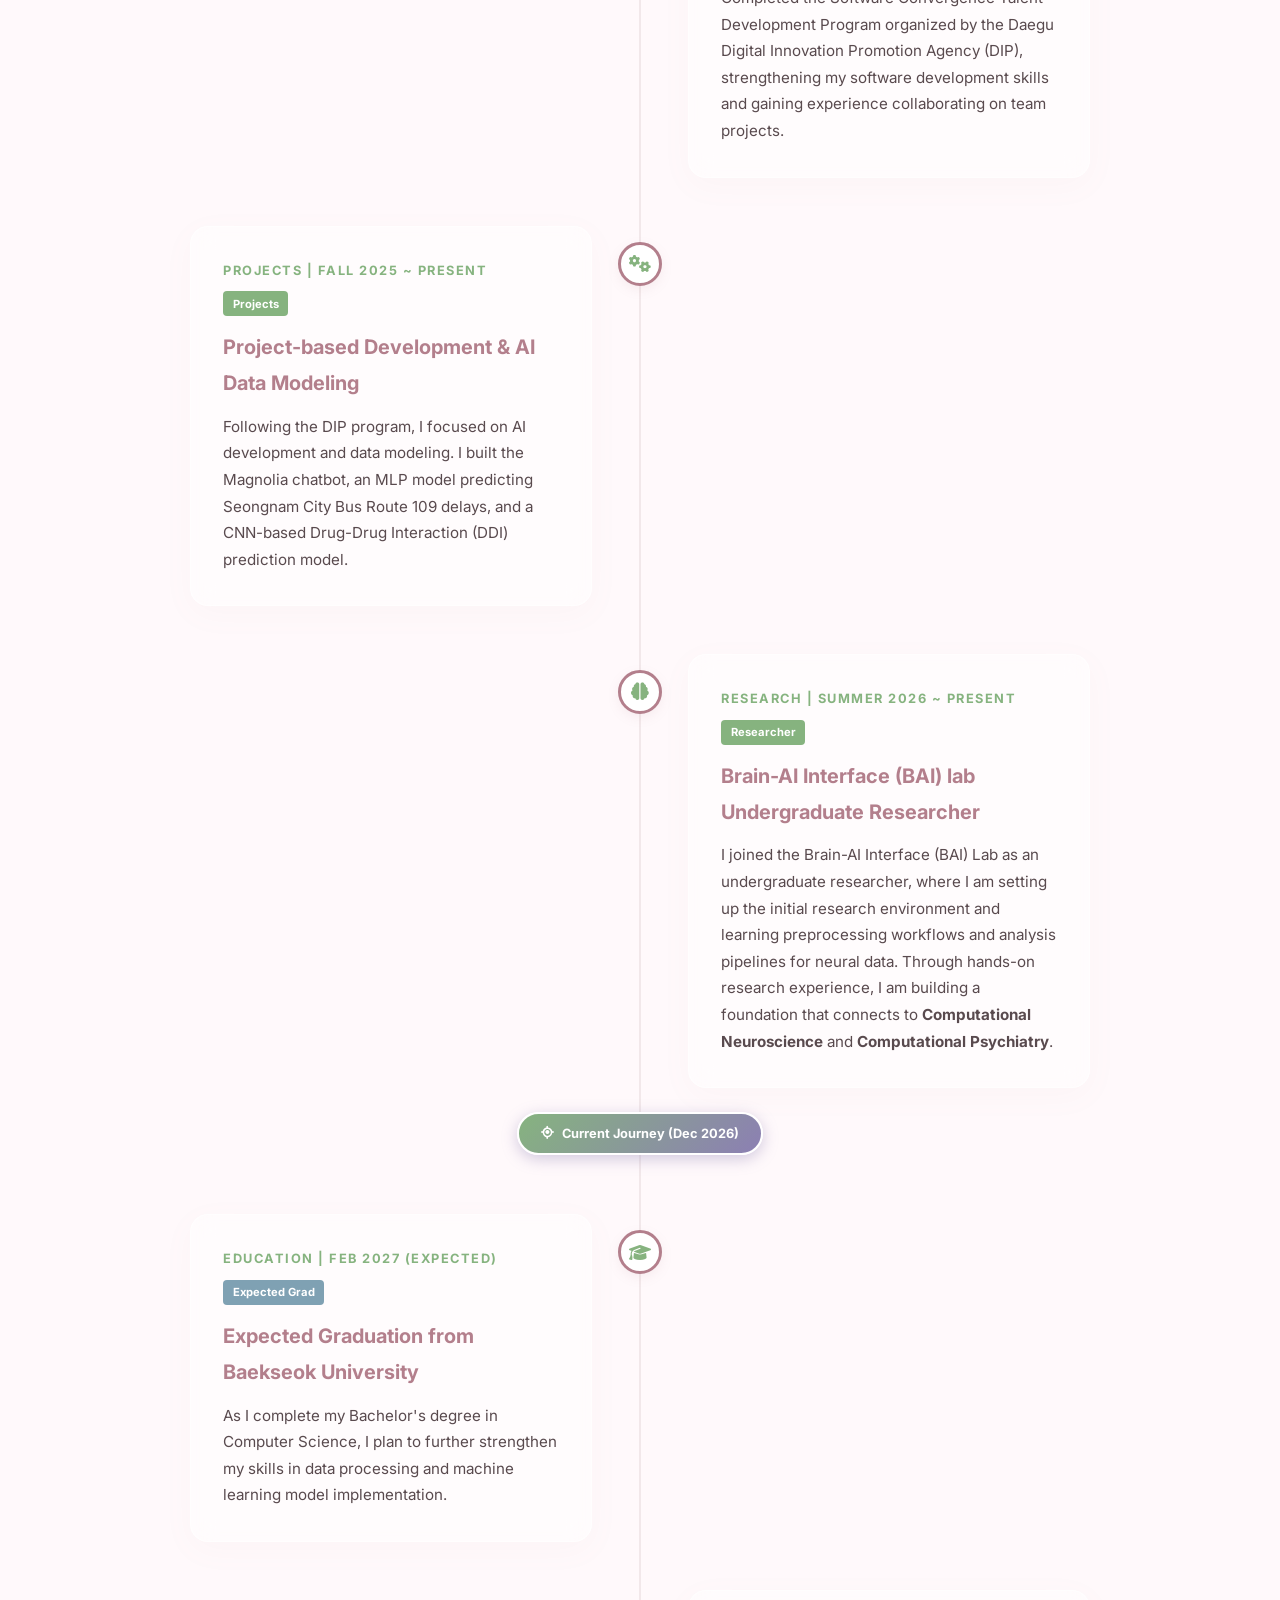
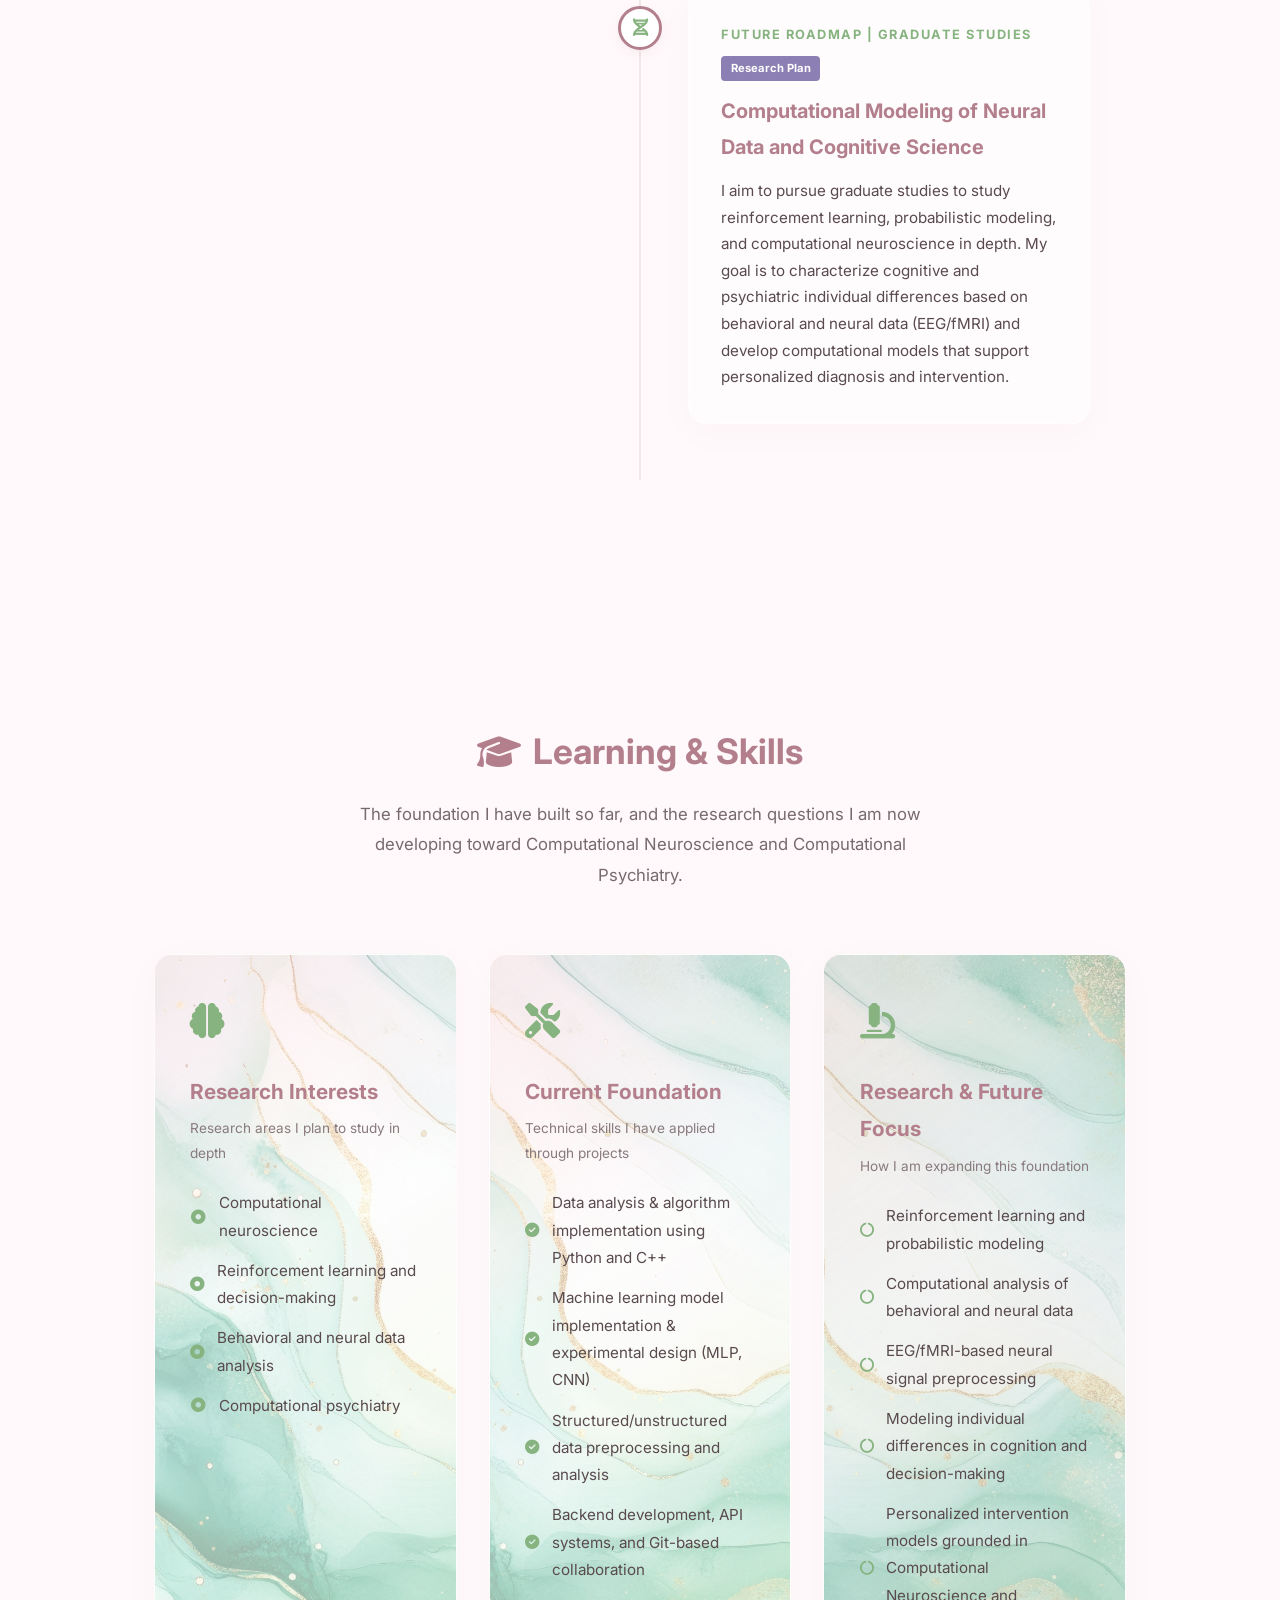
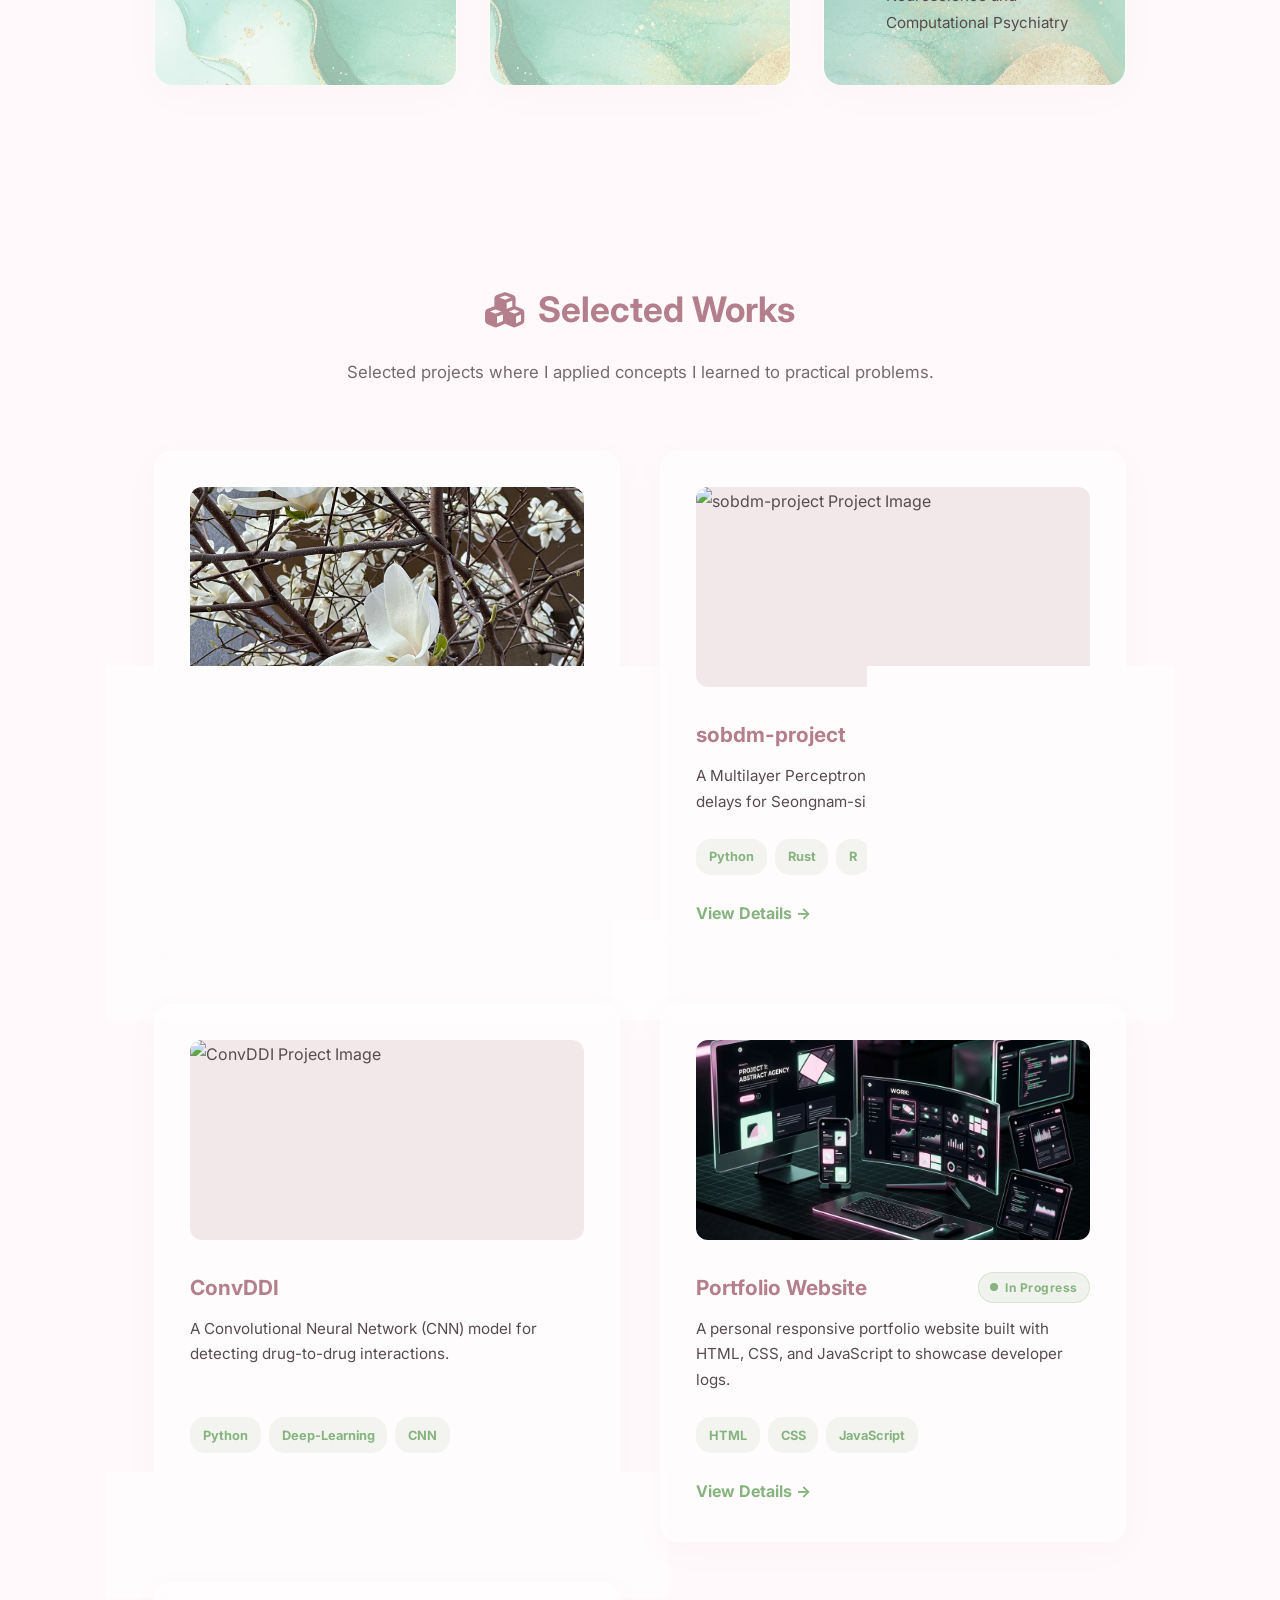
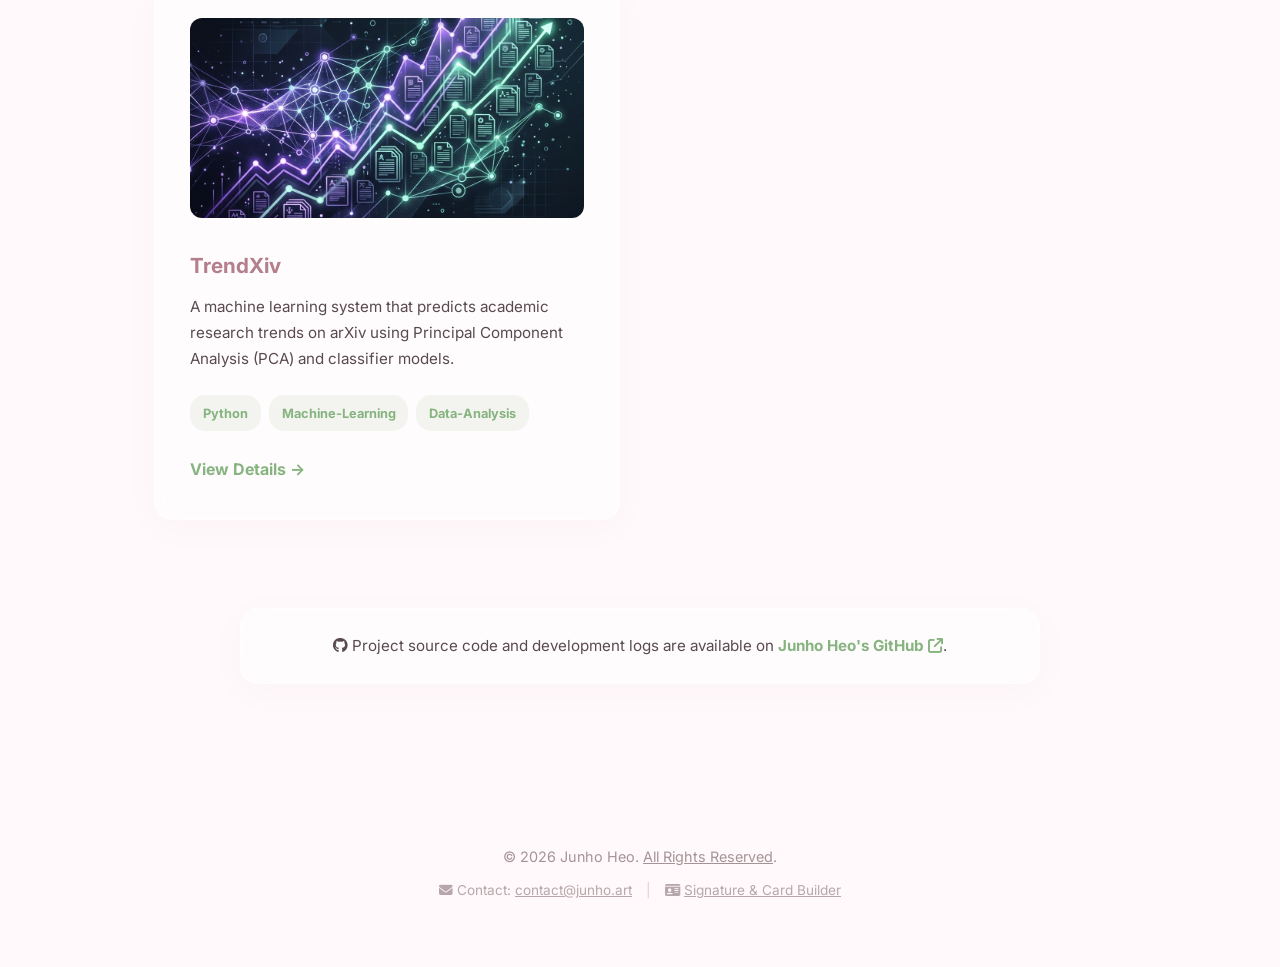
==== commit 03ee3d71: "Update main message" ====
--- a/index.html
+++ b/index.html
@@ -129,14 +129,15 @@
                     <div class="profile-badge"><i class="fa-solid fa-graduation-cap" aria-hidden="true"></i> Undergraduate Researcher</div>
                 </div>
                 <h1>안녕하세요, 예비 연구자 허준호입니다.</h1>
-                <p class="hero-lead">백석대학교에서 컴퓨터공학을 전공하며, 계산신경과학과 계산정신의학의 관점에서 인간의 학습과 의사결정을 탐구하는 <strong>학부연구생</strong>입니다.</p>
+                <p class="hero-lead">백석대학교에서 컴퓨터공학을 전공하며, 계산신경과학과 계산정신의학의 관점에서 인간의 학습과 의사결정을 공부하고 있는 <strong>학부연구생</strong>입니다.</p>
                 <p class="hero-motto">Finding structure in complex problems is an art.</p>
 
                 <div class="hero-quote glass-card">
                     <i class="fa-solid fa-quote-left quote-icon" aria-hidden="true"></i>
-                    <p>ADHD, 기면병, 난독증은 때로 단점처럼 보일 수 있지만, 저에게는 인간의 인지와 학습을 더 깊이 이해하게 만든 가장 큰 원동력이자 장점입니다. 주의, 각성, 학습 효율의 변동을 직접 경험하며, 같은 정보를 접하더라도 사람마다 처리 방식과 의사결정이 달라지는 이유에 관심을 갖게 되었습니다.</p>
-                    <p>저는 이러한 차이를 <strong>계산적·인지적 과정의 개인차</strong>로 이해하고 설명하고자 합니다. 컴퓨터공학을 기반으로 데이터 전처리, 기계학습 모델 구현, 행동 및 신경 데이터 분석의 기초를 쌓으며, 개인의 어려움이 잠재력을 제한하는 방식과 이를 도울 수 있는 계산적 접근을 탐구하고 있습니다.</p>
-                    <p>제 목표는 계산 모델과 행동·신경 데이터를 활용해 인간의 학습과 의사결정을 연구하고, 개인별 이해와 개입을 돕는 <strong>계산신경과학(Computational Neuroscience)</strong>과 <strong>계산정신의학(Computational Psychiatry)</strong>의 접점에서 연구자로 성장하는 것입니다.</p>
+                    <p>ADHD, 기면병은 학습과 일상에서 어려움이 되기도 했지만, 동시에 인간의 <strong>주의·각성·학습</strong> 차이에 관심을 갖게 한 중요한 계기가 되었습니다.</p>
+                    <p>같은 사람도 주의와 각성 상태에 따라 <strong>정보를 처리하고 판단하는 방식</strong>이 달라질 수 있다는 점에서 출발해, 사람 간 <strong>인지와 행동의 차이</strong>에도 관심을 갖게 되었습니다.</p>
+                    <p>현재는 컴퓨터공학을 기반으로 데이터 전처리, 기계학습 모델 구현, 행동 및 신경 데이터 분석의 기초를 쌓고 있습니다. 장기적으로는 계산 모델과 행동·신경 데이터를 
+                        활용하여 인간의 학습과 의사결정, 그리고 인지적 개인차를 설명하는 연구를 하고자 합니다.</p>
                 </div>
             </div>
         </section>
--- a/style.css
+++ b/style.css
@@ -7,7 +7,7 @@
     --accent-green: #86b37f;     /* 포인트 (어두운 녹색) */
     --accent-green-light: #c0ffb6; /* 포인트 (밝은 녹색) */
     --accent-pink: #FFB6C1;     /* 포인트 (밝은 핑크) */
-    --accent-purple: var(--accent-purple);   /* 포인트 (남보라) */
+    --accent-purple: #8c7fb3;   /* 포인트 (남보라) */
     --text-muted: #a59397;      /* 흐린 글자 */
     --border-color: #f2e8ea;    /* 테두리 색 */
     --card-radius: 18px;        /* 카드 기본 모서리 반경 */
@@ -149,10 +149,12 @@
     border-radius: 20px;
     background-color: rgba(255,255,255,0.5);
 }
-.lang-active { color: var(--heading-color); }
+.lang-active { color: var(--accent-green); }
 .lang-sep { opacity: 0.3; }
 .lang-inactive { color: var(--text-color); text-decoration: none; transition: color 0.3s; }
 .lang-inactive:hover { color: var(--accent-green); }
+.nav-drawer .mobile-lang-toggle a { font-size: inherit; margin-bottom: 0; }
+.desktop-nav .lang-toggle-container a { margin: 0; }
 .menu-btn { display: none; }
 
 /* 모바일 드로어 언어 토글 */
@@ -512,6 +514,52 @@
     text-align: center;
 }
 
+/* Skills 카드 유체 아트 배경 */
+.skills-card {
+    position: relative;
+    overflow: hidden;
+    isolation: isolate;
+}
+.skills-card > * {
+    position: relative;
+    z-index: 1;
+}
+/* 일반 카드 — 대리석 이미지 레이어 */
+.skills-card:not(.future-focus-card)::before {
+    content: '';
+    position: absolute;
+    inset: 0;
+    background-image: url('img/—Pngtree—abstract white green and gold_16458333.jpg');
+    background-size: cover;
+    background-position: var(--img-pos, 30% 40%);
+    opacity: 0.38;
+    z-index: 0;
+}
+/* Future Focus 카드 — ::after 로 이미지 (::before는 기존 글로우 유지) */
+.future-focus-card::after {
+    content: '';
+    position: absolute;
+    inset: 0;
+    background-image: url('img/—Pngtree—abstract white green and gold_16458333.jpg');
+    background-size: cover;
+    background-position: 68% 60%;
+    opacity: 0.38;
+    z-index: 0;
+}
+/* 카드별 이미지 뷰포트: 각기 다른 부위가 보이도록 */
+#skills .skills-grid .skills-card:nth-child(1) { --img-pos: 15% 25%; }
+#skills .skills-grid .skills-card:nth-child(2) { --img-pos: 50% 50%; }
+/* 카드 베이스: 사이트 팔레트(핑크↔화이트↔민트) */
+#skills .glass-card {
+    background: linear-gradient(145deg,
+        rgba(255, 182, 193, 0.30) 0%,
+        rgba(255, 255, 255, 0.82) 42%,
+        rgba(192, 255, 182, 0.22) 100%
+    );
+    backdrop-filter: none;
+    -webkit-backdrop-filter: none;
+}
+
 /* 프로젝트 그리드 및 카드 */
 .project-grid {
     display: grid;
@@ -720,8 +768,6 @@
 /* 2단 그리드에서 Future Focus 카드에 오묘한 퍼플/그린 네온 보더 효과 부여 */
 .future-focus-card {
     position: relative;
-    border: 1px solid rgba(140, 127, 179, 0.4) !important;
-    box-shadow: 0 8px 32px 0 rgba(140, 127, 179, 0.08) !important;
 }
 .future-focus-card::before {
     content: '';
@@ -953,6 +999,49 @@
     overflow-x: auto;
 }
 
+/* 이메일 클라이언트 미리보기 크롬 */
+.sig-email-mock {
+    border: 1px solid var(--border-color);
+    border-radius: 12px;
+    overflow: hidden;
+    background: white;
+    box-shadow: 0 4px 20px rgba(179, 127, 140, 0.07);
+}
+.sig-email-chrome {
+    background: #f9f5f6;
+    border-bottom: 1px solid var(--border-color);
+    padding: 0.6rem 1.2rem;
+}
+.sig-email-field-row {
+    display: flex;
+    align-items: center;
+    gap: 0.8rem;
+    font-size: 0.78rem;
+    padding: 0.22rem 0;
+    border-bottom: 1px solid rgba(179, 127, 140, 0.1);
+    color: var(--text-color);
+}
+.sig-email-field-label {
+    font-weight: 700;
+    color: var(--text-muted);
+    min-width: 62px;
+    font-size: 0.73rem;
+}
+.sig-email-field-muted { color: #c4b8bb; }
+.sig-email-body { padding: 1.5rem 2rem; }
+.sig-email-body-text {
+    font-size: 13.5px;
+    color: #776a6e;
+    line-height: 1.75;
+    margin: 0 0 1.1rem;
+    font-family: -apple-system, BlinkMacSystemFont, 'Segoe UI', sans-serif;
+}
+.sig-email-sig-sep {
+    font-size: 12px;
+    color: #b0a4a8;
+    margin-bottom: 1rem;
+}
+
 /* 실물 느낌의 디지털 명함 (Front / Back) */
 .business-card-viewport {
     display: flex;
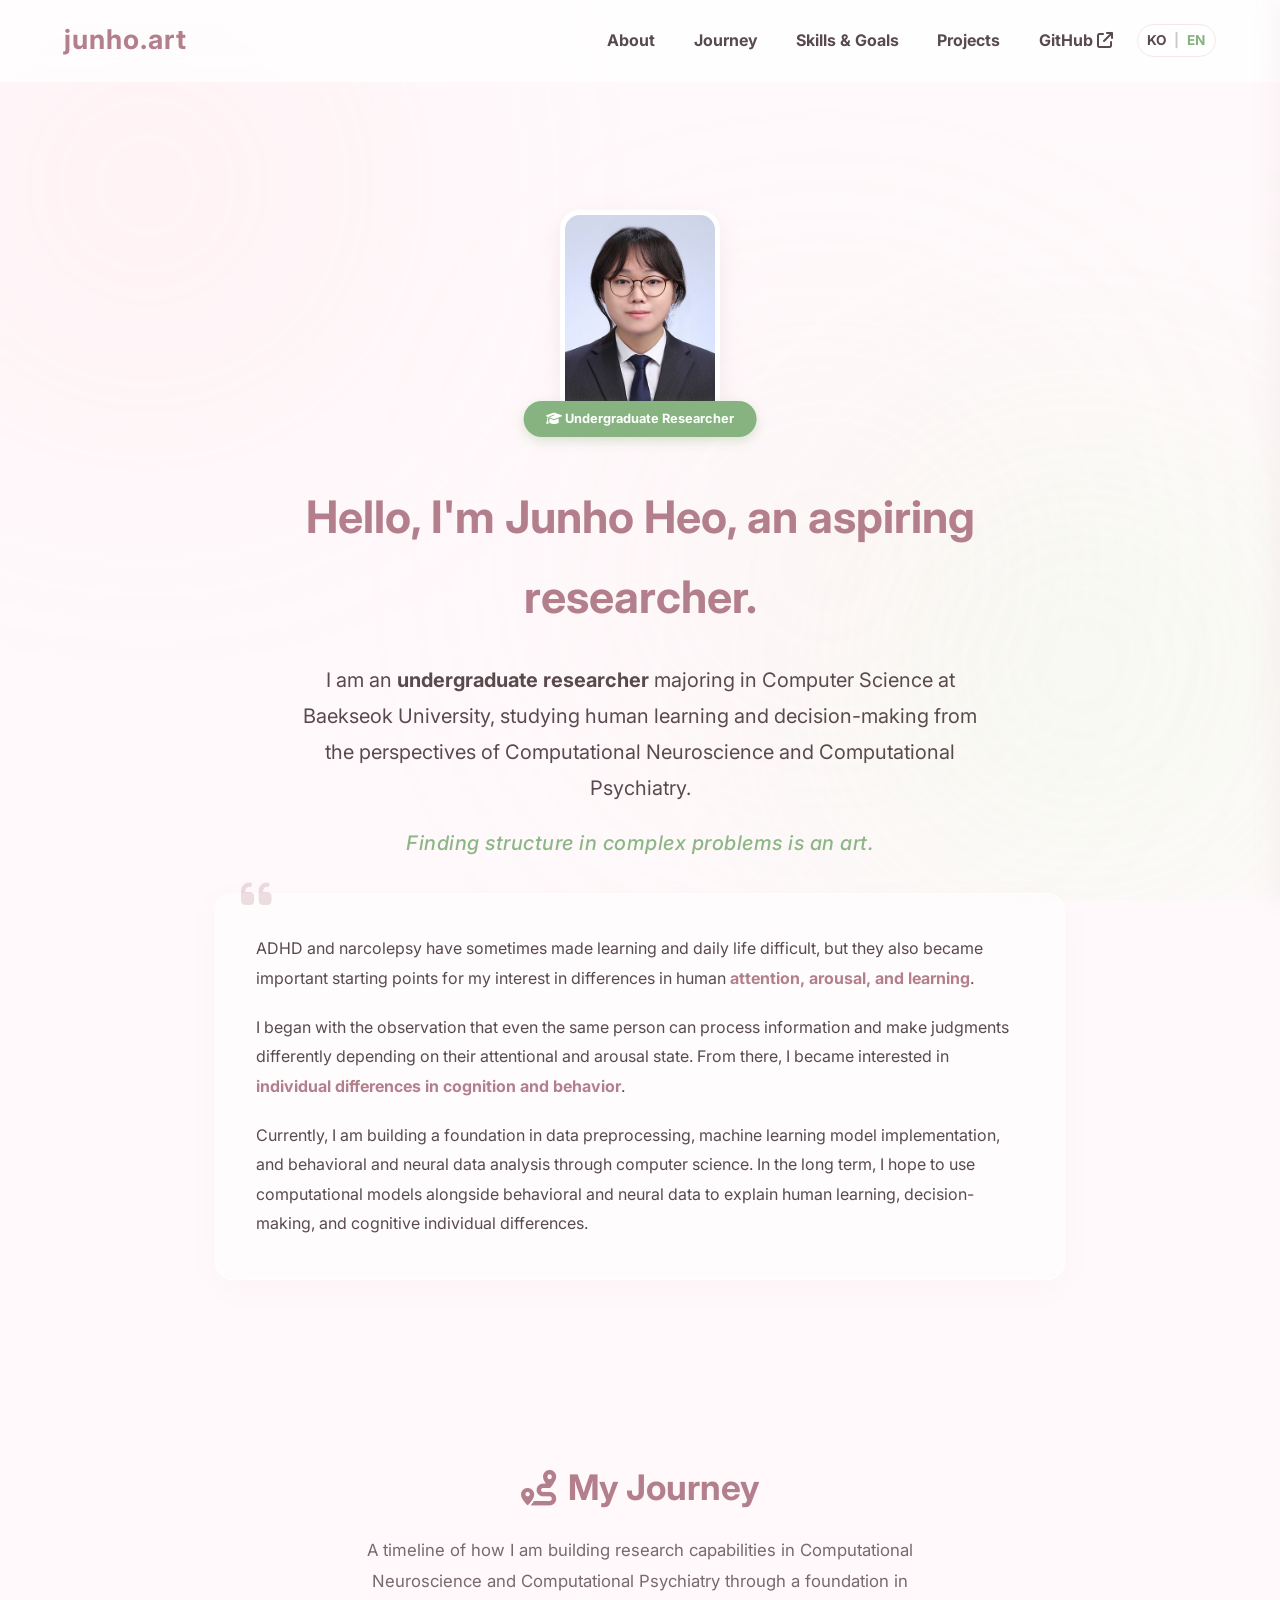
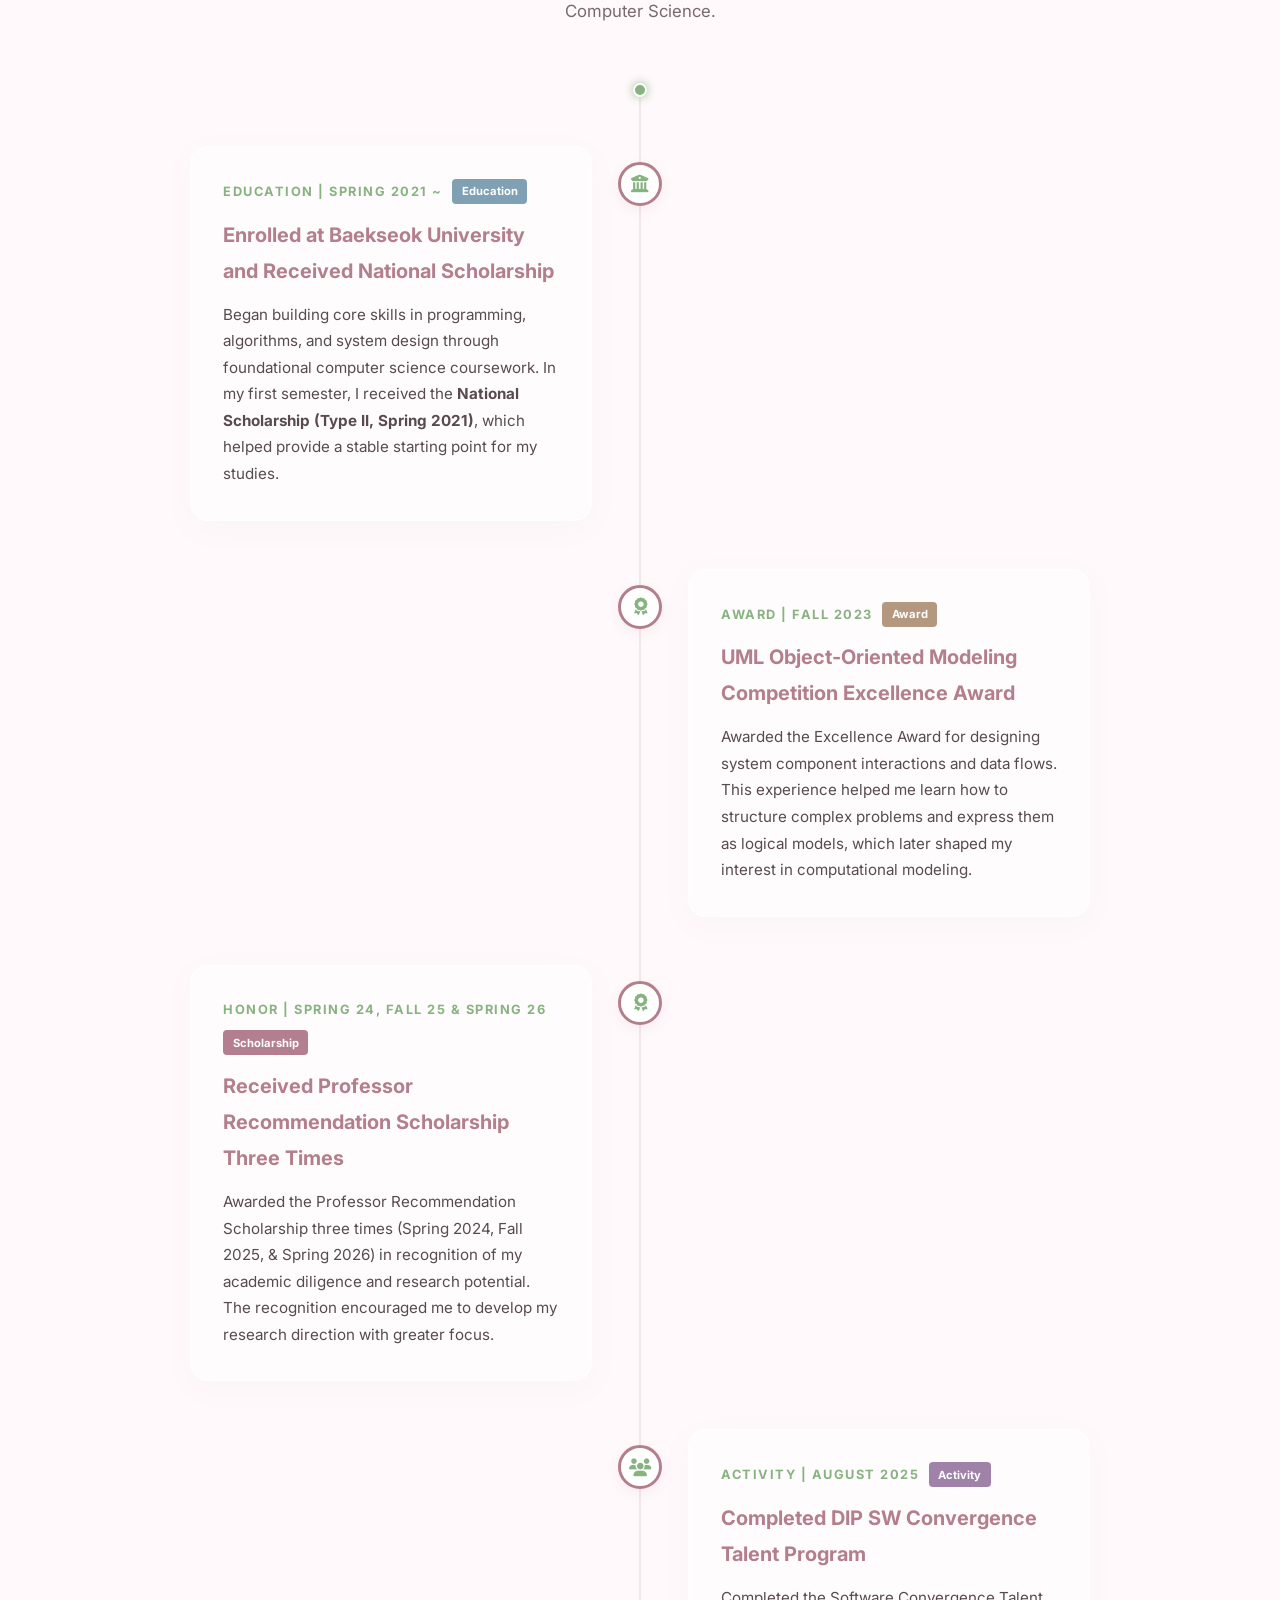
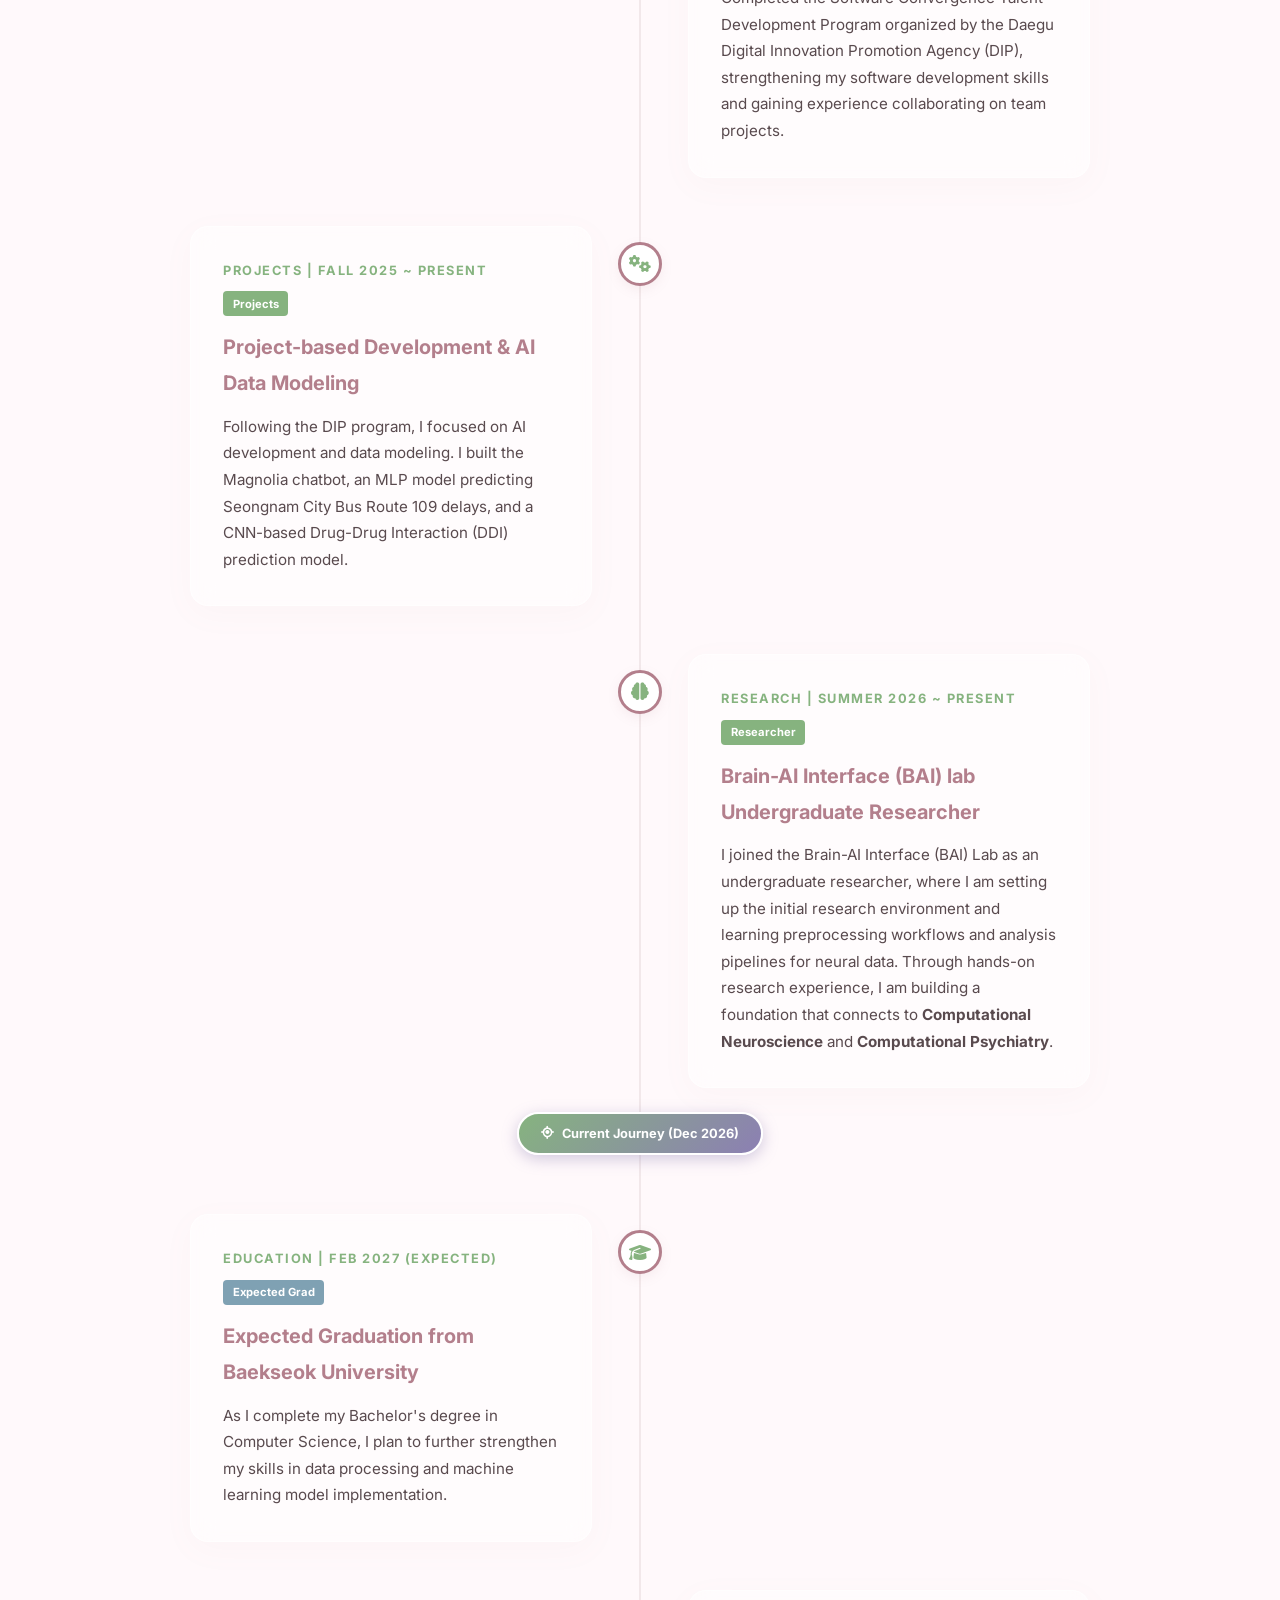
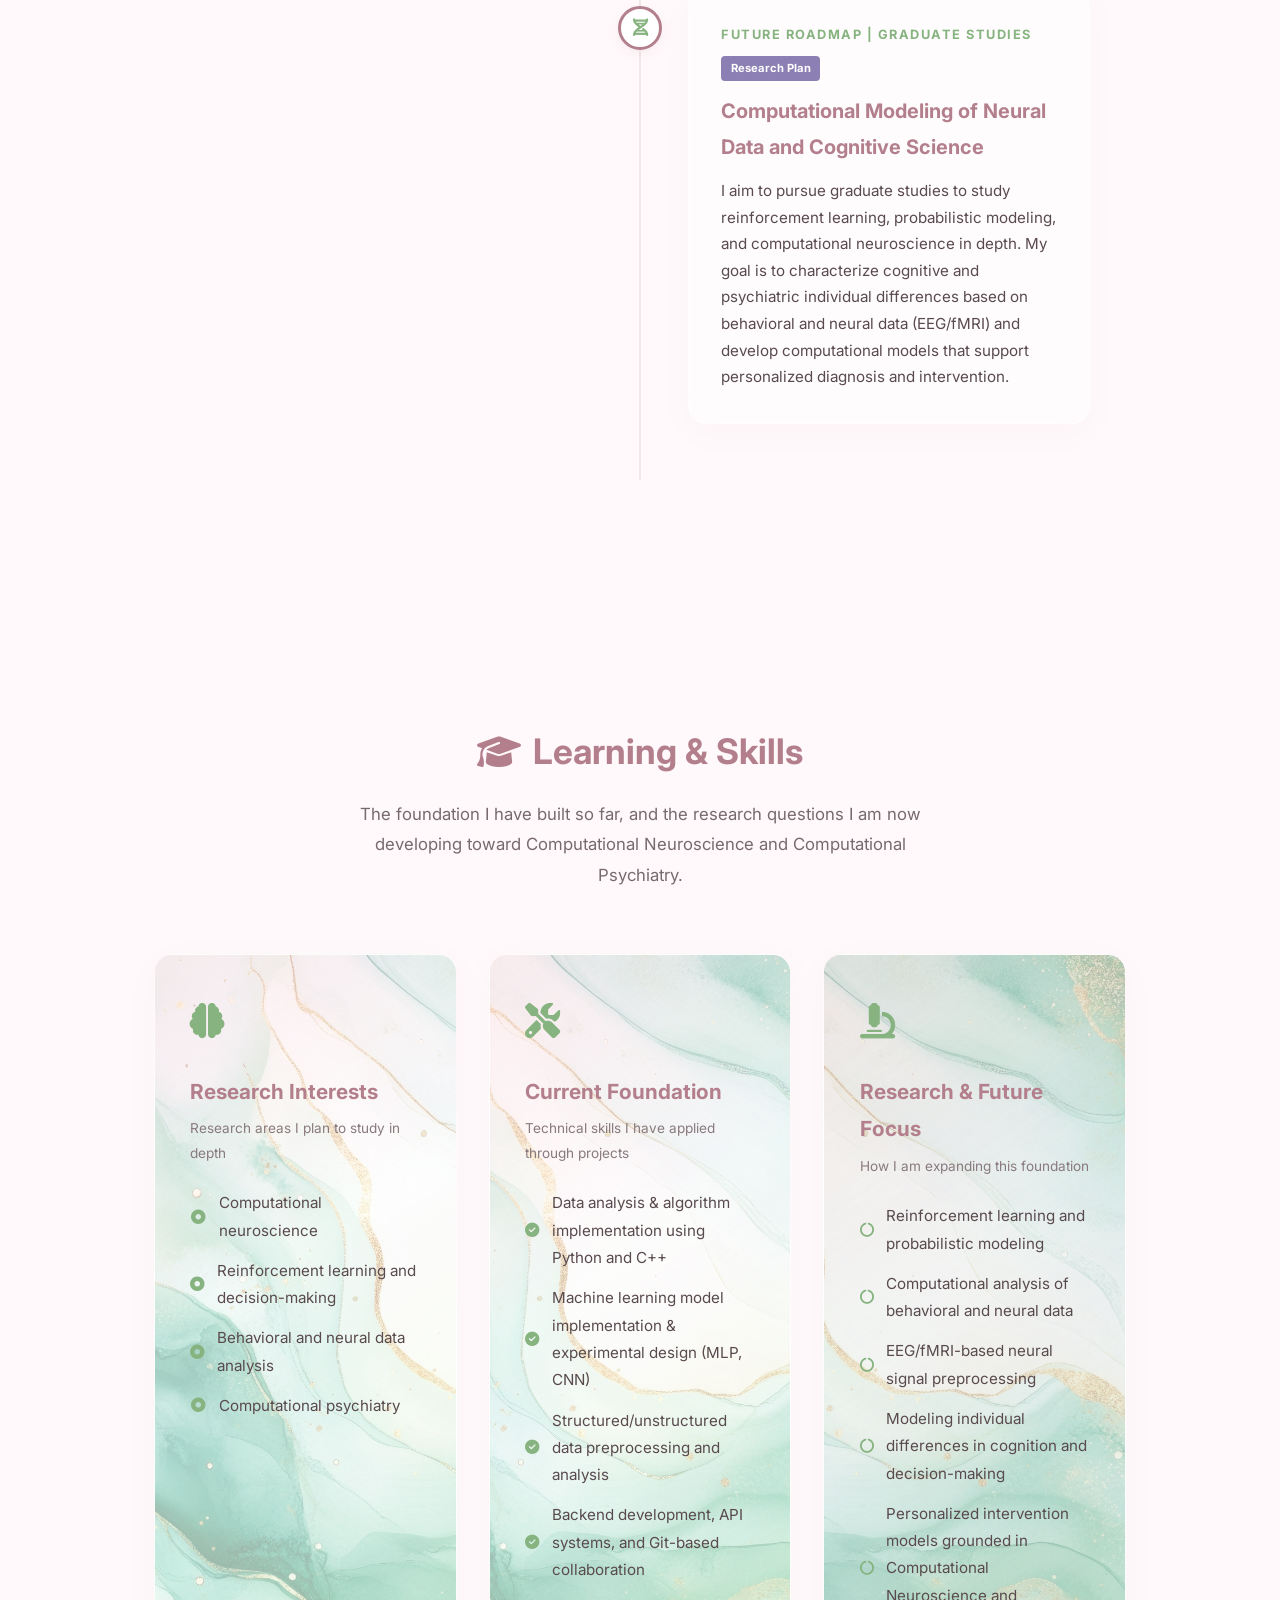
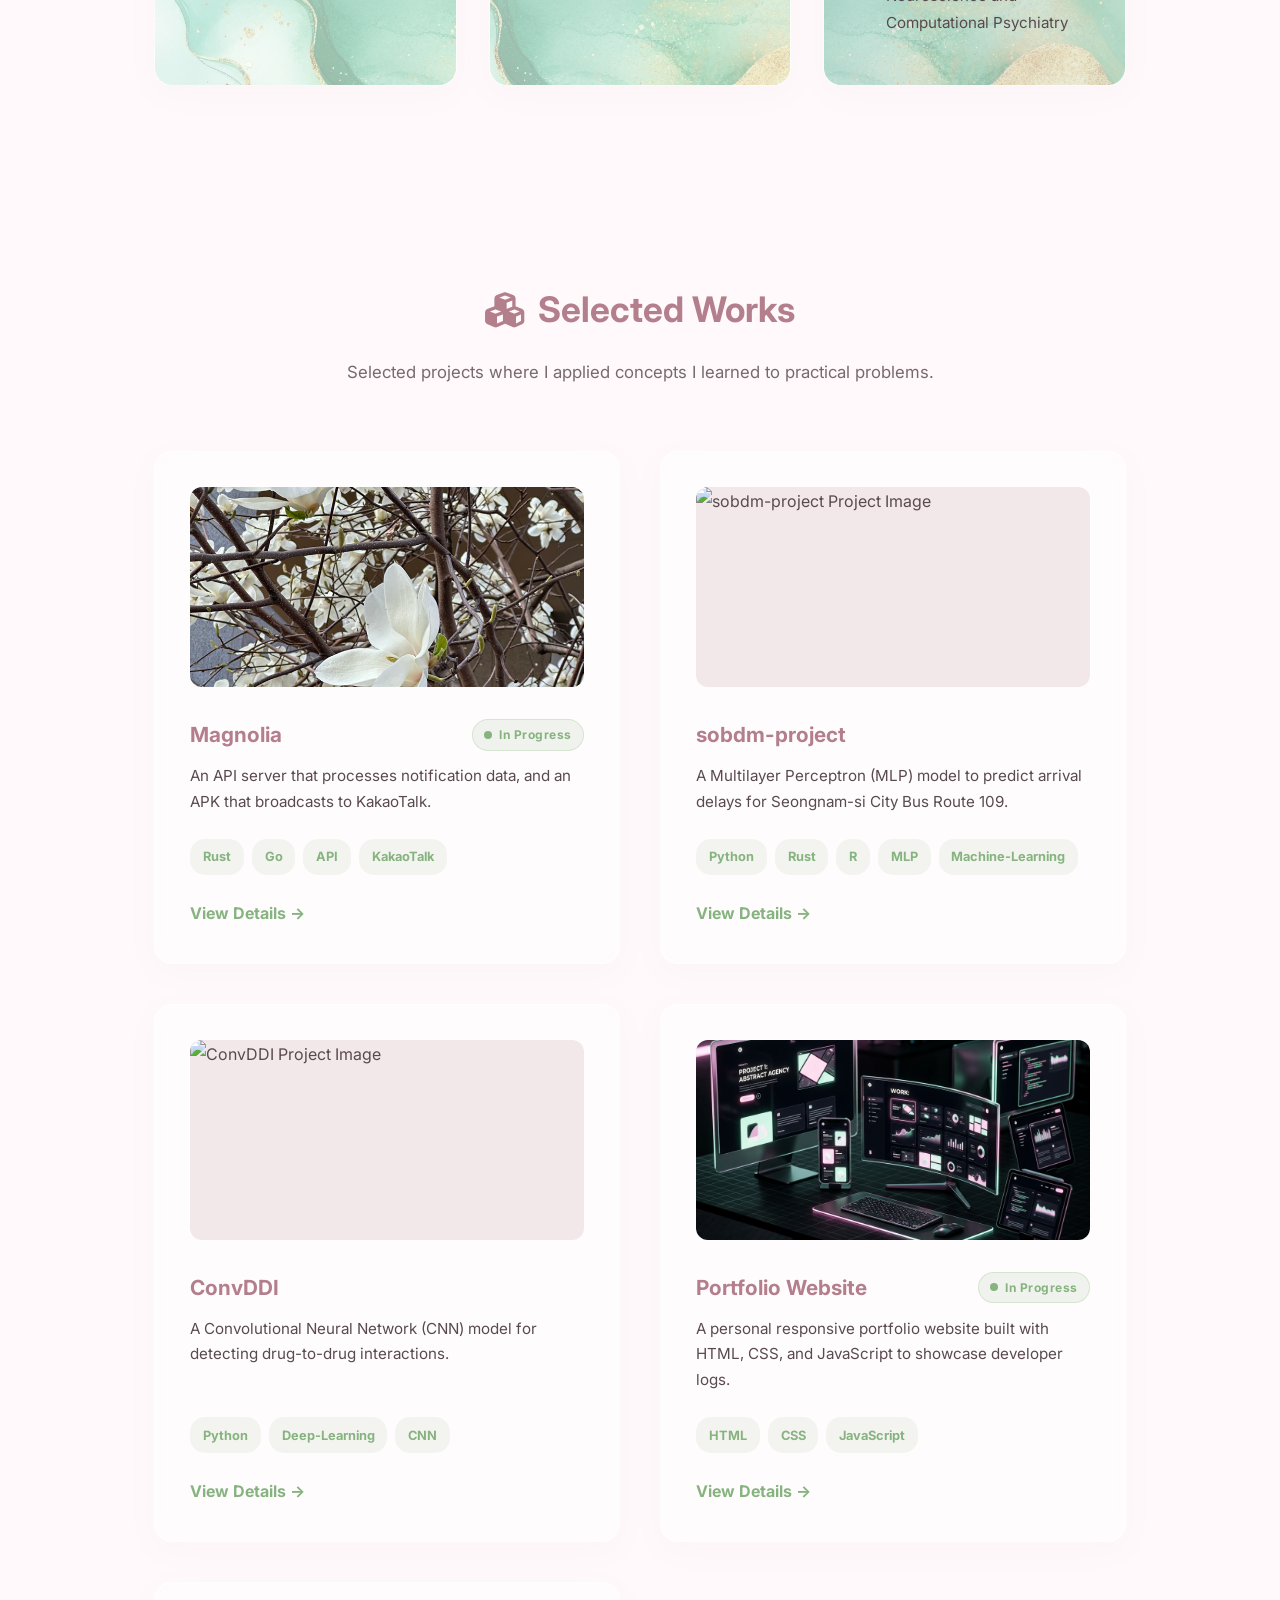
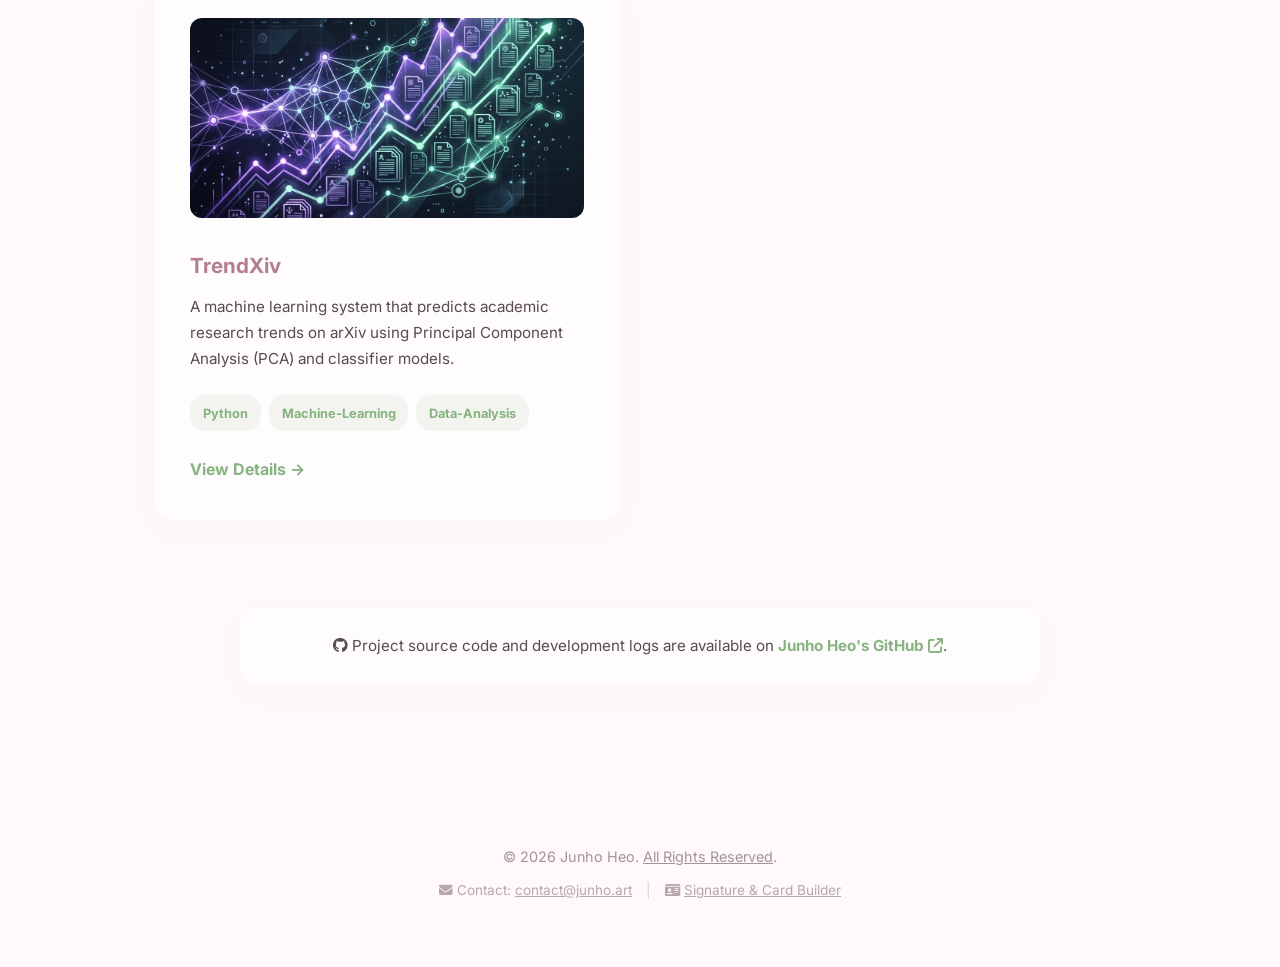
==== commit d6981826: "Update main message" ====
--- a/index.html
+++ b/index.html
@@ -134,7 +134,7 @@
 
                 <div class="hero-quote glass-card">
                     <i class="fa-solid fa-quote-left quote-icon" aria-hidden="true"></i>
-                    <p>ADHD, 기면병은 학습과 일상에서 어려움이 되기도 했지만, 동시에 인간의 <strong>주의·각성·학습</strong> 차이에 관심을 갖게 한 중요한 계기가 되었습니다.</p>
+                    <p>ADHD와 기면병은 학습과 일상에서 어려움이 되기도 했지만, 동시에 인간의 <strong>주의·각성·학습</strong> 차이에 관심을 갖게 한 중요한 계기가 되었습니다.</p>
                     <p>같은 사람도 주의와 각성 상태에 따라 <strong>정보를 처리하고 판단하는 방식</strong>이 달라질 수 있다는 점에서 출발해, 사람 간 <strong>인지와 행동의 차이</strong>에도 관심을 갖게 되었습니다.</p>
                     <p>현재는 컴퓨터공학을 기반으로 데이터 전처리, 기계학습 모델 구현, 행동 및 신경 데이터 분석의 기초를 쌓고 있습니다. 장기적으로는 계산 모델과 행동·신경 데이터를 
                         활용하여 인간의 학습과 의사결정, 그리고 인지적 개인차를 설명하는 연구를 하고자 합니다.</p>
